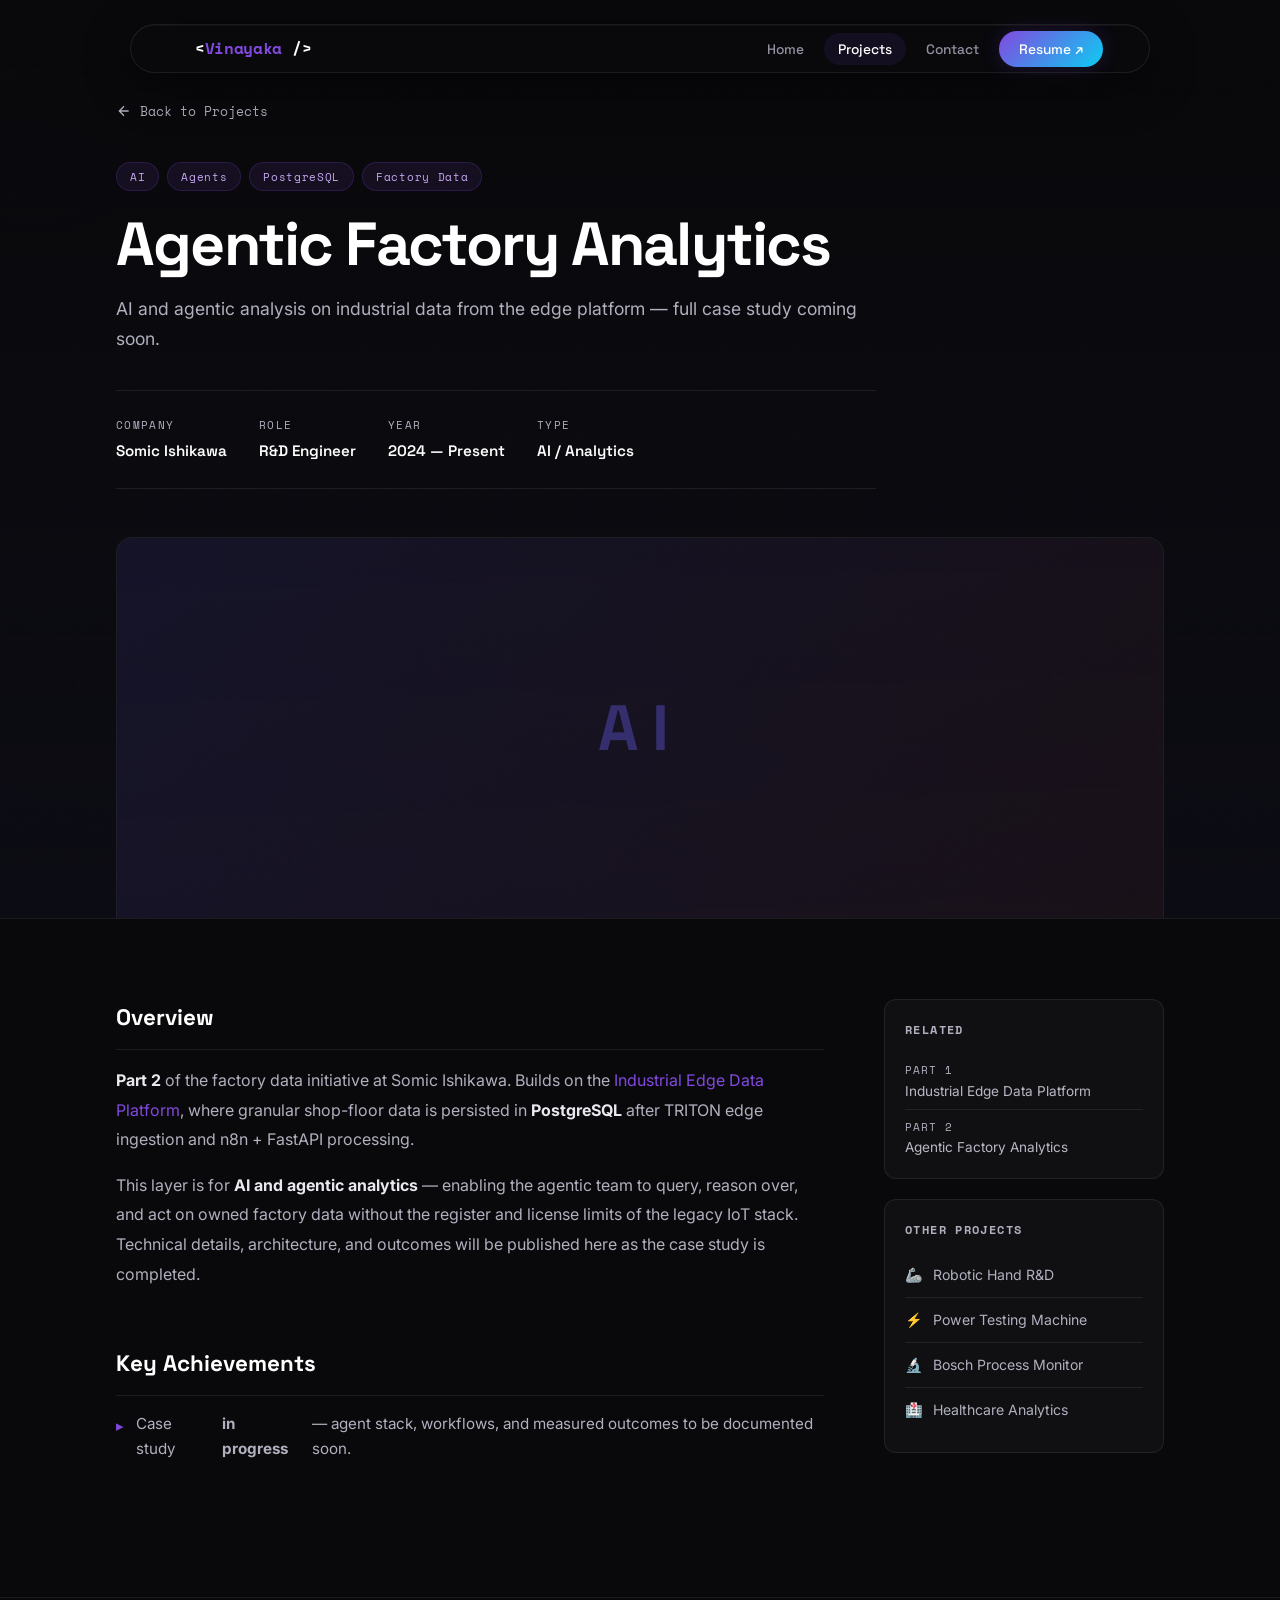
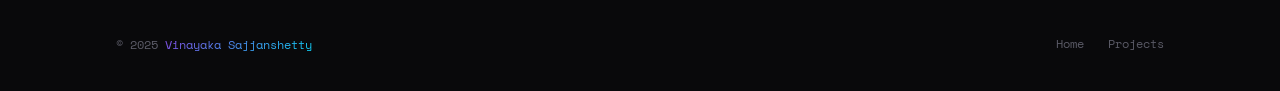
==== projects/agentic-factory-analytics/index.html @ 67e1f35f "update my resume" ====
<!DOCTYPE html>
<html lang="en">
<head>
  <meta charset="UTF-8" /><meta name="viewport" content="width=device-width, initial-scale=1.0" />
  <title>Agentic Factory Analytics — Vinayaka</title>
  <link rel="stylesheet" href="../../css/style.css" />
  <link rel="stylesheet" href="../../css/hero.css" />
  <link rel="stylesheet" href="../../css/sections.css" />
  <link rel="stylesheet" href="project.css" />
</head>
<body>
  <div id="progress-bar"></div><div id="cursor-glow"></div>
  <nav id="navbar"><div class="container nav-inner">
    <a href="../../index.html" class="nav-logo">&lt;<span>Vinayaka</span> /&gt;</a>
    <ul class="nav-links">
      <li><a href="../../index.html">Home</a></li>
      <li><a href="../../index.html#projects" class="active">Projects</a></li>
      <li><a href="../../index.html#contact">Contact</a></li>
      <li><a href="../../resume.pdf" target="_blank" class="nav-resume">Resume ↗</a></li>
    </ul>
  </div></nav>

  <section class="project-hero"><div class="container">
    <a href="../../index.html#projects" class="back-link">
      <svg width="16" height="16" viewBox="0 0 24 24" fill="none" stroke="currentColor" stroke-width="2"><path d="M19 12H5M12 19l-7-7 7-7"/></svg>Back to Projects
    </a>
    <div class="project-hero-content reveal">
      <div class="project-hero-tags">
        <span class="tag">AI</span><span class="tag">Agents</span><span class="tag">PostgreSQL</span><span class="tag">Factory Data</span>
      </div>
      <h1 class="project-hero-title">Agentic Factory Analytics</h1>
      <p class="project-hero-sub">AI and agentic analysis on industrial data from the edge platform — full case study coming soon.</p>
      <div class="project-meta">
        <div class="meta-item"><span class="meta-label">Company</span><span class="meta-value">Somic Ishikawa</span></div>
        <div class="meta-item"><span class="meta-label">Role</span><span class="meta-value">R&amp;D Engineer</span></div>
        <div class="meta-item"><span class="meta-label">Year</span><span class="meta-value">2024 — Present</span></div>
        <div class="meta-item"><span class="meta-label">Type</span><span class="meta-value">AI / Analytics</span></div>
      </div>
    </div>
    <div class="project-cover-full reveal">
      <div class="cover-placeholder">
        <span class="cover-label">AI</span>
      </div>
    </div>
  </div></section>

  <div class="project-body-wrap"><div class="container project-layout">
    <main class="project-content">

      <div class="content-block reveal">
        <h2>Overview</h2>
        <p><strong>Part 2</strong> of the factory data initiative at Somic Ishikawa. Builds on the <a href="../opc-ua-transformation/index.html">Industrial Edge Data Platform</a>, where granular shop-floor data is persisted in <strong>PostgreSQL</strong> after TRITON edge ingestion and n8n + FastAPI processing.</p>
        <p>This layer is for <strong>AI and agentic analytics</strong> — enabling the agentic team to query, reason over, and act on owned factory data without the register and license limits of the legacy IoT stack. Technical details, architecture, and outcomes will be published here as the case study is completed.</p>
      </div>

      <div class="content-block reveal">
        <h2>Key Achievements</h2>
        <ul class="achievement-list">
          <li>Case study <strong>in progress</strong> — agent stack, workflows, and measured outcomes to be documented soon.</li>
        </ul>
      </div>

    </main>
    <aside class="project-sidebar">
      <div class="sidebar-card reveal">
        <h4>Related</h4>
        <div class="sidebar-layer"><span class="sidebar-layer-key">Part 1</span><span class="sidebar-layer-val"><a href="../opc-ua-transformation/index.html">Industrial Edge Data Platform</a></span></div>
        <div class="sidebar-layer"><span class="sidebar-layer-key">Part 2</span><span class="sidebar-layer-val">Agentic Factory Analytics</span></div>
      </div>
      <div class="sidebar-card reveal">
        <h4>Other Projects</h4>
        <a href="../robotic-hand/index.html" class="sidebar-proj-link"><span>🦾</span> Robotic Hand R&amp;D</a>
        <a href="../power-testing/index.html" class="sidebar-proj-link"><span>⚡</span> Power Testing Machine</a>
        <a href="../bosch-monitoring/index.html" class="sidebar-proj-link"><span>🔬</span> Bosch Process Monitor</a>
        <a href="../healthcare-analytics/index.html" class="sidebar-proj-link"><span>🏥</span> Healthcare Analytics</a>
      </div>
    </aside>
  </div></div>

  <footer><div class="container footer-inner">
    <p class="footer-copy">© 2025 <span>Vinayaka Sajjanshetty</span></p>
    <div class="footer-links"><a href="../../index.html">Home</a><a href="../../index.html#projects">Projects</a></div>
  </div></footer>
  <script src="../../js/main.js"></script>
</body></html>
---- css/style.css ----
/* ============================================
   STYLE.CSS — Premium HSL Design System
   ============================================ */

@import url('https://fonts.googleapis.com/css2?family=Space+Grotesk:wght@300;400;500;600;700&family=Space+Mono:wght@400;700&family=Inter:wght@300;400;500&display=swap');

:root {
  /* HSL Color System */
  --bg:           hsl(240, 10%, 3.9%);
  --bg-card:      hsl(240, 8%, 7%);
  --bg-glass:     hsla(240, 8%, 10%, 0.6);
  --border:       hsla(240, 5%, 100%, 0.08);
  --border-hover: hsla(263, 70%, 60%, 0.35);

  /* Cyber Violet — primary */
  --accent:       hsl(263, 70%, 58%);
  --accent-hsl:   263, 70%, 58%;
  --accent-glow:  hsla(263, 70%, 58%, 0.2);
  --accent-light: hsl(263, 70%, 80%);

  /* Electric Emerald — secondary (robotics/IoT) */
  --accent-2:     hsl(161, 94%, 38%);
  --accent-2-glow:hsla(161, 94%, 38%, 0.15);

  /* Gradients */
  --grad-primary: linear-gradient(135deg, hsl(263,70%,58%) 0%, hsl(190,90%,50%) 100%);
  --grad-text:    linear-gradient(135deg, #ffffff 20%, hsl(263,70%,82%) 100%);
  --grad-card:    linear-gradient(135deg, hsla(263,70%,58%,0.06) 0%, transparent 60%);

  /* Text */
  --text:       hsl(240, 15%, 92%);
  --text-muted: hsl(240, 8%, 60%);
  --text-dim:   hsl(240, 6%, 38%);
  --white:      #ffffff;

  /* Typography */
  --font-display: 'Space Grotesk', sans-serif;
  --font-mono:    'Space Mono', monospace;
  --font-body:    'Inter', sans-serif;

  /* Layout */
  --section-gap: 130px;
  --card-radius:  18px;

  /* Motion */
  --ease:  cubic-bezier(0.16, 1, 0.3, 1);
  --fast:  0.2s var(--ease);
  --med:   0.45s var(--ease);
  --slow:  0.75s var(--ease);
}

*, *::before, *::after { margin:0; padding:0; box-sizing:border-box; }

html { scroll-behavior: smooth; font-size: 16px; }

body {
  background: var(--bg);
  color: var(--text);
  font-family: var(--font-body);
  line-height: 1.7;
  overflow-x: hidden;
}

a { color: inherit; text-decoration: none; }
img { max-width: 100%; display: block; }

/* ── Scroll progress bar ── */
#progress-bar {
  position: fixed; top: 0; left: 0;
  height: 2px; width: 0%;
  background: var(--grad-primary);
  z-index: 9999;
  transition: width 0.1s linear;
  box-shadow: 0 0 12px var(--accent-glow);
}

/* ── Noise overlay ── */
body::before {
  content: '';
  position: fixed; inset: 0;
  background-image: url("data:image/svg+xml,%3Csvg viewBox='0 0 256 256' xmlns='http://www.w3.org/2000/svg'%3E%3Cfilter id='noise'%3E%3CfeTurbulence type='fractalNoise' baseFrequency='0.9' numOctaves='4' stitchTiles='stitch'/%3E%3C/filter%3E%3Crect width='100%25' height='100%25' filter='url(%23noise)' opacity='0.03'/%3E%3C/svg%3E");
  pointer-events: none; z-index: 0; opacity: 0.35;
}

/* ── Grid bg ── */
body::after {
  content: '';
  position: fixed; inset: 0;
  background-image:
    linear-gradient(hsla(263,70%,58%,0.025) 1px, transparent 1px),
    linear-gradient(90deg, hsla(263,70%,58%,0.025) 1px, transparent 1px);
  background-size: 72px 72px;
  mask-image: radial-gradient(ellipse 80% 80% at 50% 50%, black 20%, transparent 75%);
  pointer-events: none; z-index: 0;
}

section { position: relative; z-index: 1; padding: var(--section-gap) 0; }

.container { max-width: 1120px; margin: 0 auto; padding: 0 36px; }

/* ── Section eyebrow ── */
.section-eyebrow {
  font-family: var(--font-mono);
  font-size: 0.72rem;
  letter-spacing: 0.22em;
  text-transform: uppercase;
  color: var(--accent);
  margin-bottom: 14px;
  display: flex; align-items: center; gap: 14px;
}
.section-eyebrow::after {
  content: ''; flex: 1; max-width: 48px; height: 1px;
  background: var(--grad-primary); opacity: 0.5;
}

/* ── Section title with gradient ── */
.section-title {
  font-family: var(--font-display);
  font-size: clamp(2rem, 4vw, 3rem);
  font-weight: 700;
  line-height: 1.12;
  margin-bottom: 52px;
  background: var(--grad-text);
  -webkit-background-clip: text;
  -webkit-text-fill-color: transparent;
  background-clip: text;
  display: inline-block;
}

/* ── Cursor glow ── */
#cursor-glow {
  position: fixed;
  width: 500px; height: 500px;
  border-radius: 50%;
  pointer-events: none; z-index: 0;
  background: radial-gradient(circle, hsla(263,70%,58%,0.055) 0%, transparent 70%);
  transform: translate(-50%, -50%);
  transition: left 0.12s ease, top 0.12s ease, background 0.4s ease, width 0.4s ease, height 0.4s ease;
}
#cursor-glow.on-card {
  width: 700px; height: 700px;
  background: radial-gradient(circle, hsla(263,70%,58%,0.08) 0%, transparent 65%);
}
#cursor-glow.on-link {
  width: 300px; height: 300px;
  background: radial-gradient(circle, hsla(190,90%,55%,0.12) 0%, transparent 65%);
}

/* ── Reveal animations ── */
.reveal        { opacity: 0; transform: translateY(36px); transition: opacity var(--slow), transform var(--slow); }
.reveal-left   { opacity: 0; transform: translateX(-36px); transition: opacity var(--slow), transform var(--slow); }
.reveal-right  { opacity: 0; transform: translateX(36px); transition: opacity var(--slow), transform var(--slow); }
.reveal.visible, .reveal-left.visible, .reveal-right.visible { opacity: 1; transform: translate(0); }

/* Text mask reveal */
.text-reveal-mask { overflow: hidden; display: block; }
.text-reveal-inner { transform: translateY(105%); transition: transform var(--slow); display: block; }
.reveal.visible .text-reveal-inner { transform: translateY(0); }

/* Stagger */
.stagger > * { transition-delay: calc(var(--i, 0) * 90ms); }

/* ── Tag ── */
.tag {
  display: inline-block; padding: 4px 13px;
  border-radius: 100px; font-size: 0.7rem;
  font-family: var(--font-mono); letter-spacing: 0.06em;
  background: hsla(263,70%,58%,0.1);
  color: var(--accent-light);
  border: 1px solid hsla(263,70%,58%,0.2);
  transition: background var(--fast), transform var(--fast), border-color var(--fast);
}
.tag:hover { background: hsla(263,70%,58%,0.2); transform: translateY(-2px); border-color: hsla(263,70%,58%,0.4); }

/* ── Buttons ── */
.btn {
  display: inline-flex; align-items: center; gap: 8px;
  padding: 13px 30px; border-radius: 10px;
  font-family: var(--font-display); font-weight: 600; font-size: 0.9rem;
  cursor: pointer; transition: all var(--fast);
  position: relative; overflow: hidden; border: none;
}

.btn-primary {
  background: var(--grad-primary);
  color: #fff;
  box-shadow: 0 0 28px var(--accent-glow), 0 4px 15px rgba(0,0,0,0.3);
}
.btn-primary:hover {
  box-shadow: 0 0 48px var(--accent-glow), 0 0 80px hsla(263,70%,58%,0.15);
  transform: translateY(-3px) scale(1.02);
}
.btn-primary:active { transform: scale(0.97); }

.btn-outline {
  background: transparent; color: var(--text);
  border: 1px solid var(--border);
}
.btn-outline:hover {
  border-color: var(--accent); color: var(--accent);
  transform: translateY(-3px);
  background: hsla(263,70%,58%,0.06);
}

/* Magnetic wrapper */
.btn-magnetic-wrap { display: inline-block; }

/* ── Divider ── */
.divider { width: 100%; height: 1px; background: var(--border); }

/* ── Responsive ── */
@media (max-width: 768px) {
  :root { --section-gap: 80px; }
  .container { padding: 0 20px; }
}
---- css/hero.css ----
/* ============================================
   HERO.CSS — Capsule Navbar + Premium Hero
   ============================================ */

/* ── Capsule Navbar ── */
#navbar {
  position: fixed;
  top: 24px;
  left: 50%;
  transform: translateX(-50%);
  width: 92%;
  max-width: 1020px;
  border-radius: 100px;
  background: hsla(240, 10%, 5%, 0.5);
  backdrop-filter: blur(28px);
  -webkit-backdrop-filter: blur(28px);
  border: 1px solid var(--border);
  box-shadow: 0 12px 48px rgba(0, 0, 0, 0.45), inset 0 1px 0 hsla(255, 100%, 100%, 0.04);
  padding: 10px 10px 10px 28px;
  z-index: 1000;
  transition: all var(--med);
}

#navbar.scrolled {
  background: hsla(240, 10%, 4%, 0.75);
  box-shadow: 0 16px 60px rgba(0, 0, 0, 0.6), 0 0 0 1px var(--border);
  top: 16px;
}

.nav-inner {
  display: flex;
  align-items: center;
  justify-content: space-between;
}

.nav-logo {
  font-family: var(--font-mono);
  font-size: 1rem;
  font-weight: 700;
  color: var(--white);
  letter-spacing: -0.02em;
  white-space: nowrap;
}

.nav-logo span {
  color: var(--accent);
}

.nav-links {
  display: flex;
  align-items: center;
  gap: 6px;
  list-style: none;
}

.nav-links a {
  font-family: var(--font-display);
  font-size: 0.86rem;
  font-weight: 500;
  color: var(--text-muted);
  transition: color var(--fast);
  padding: 7px 14px;
  border-radius: 100px;
  position: relative;
}

.nav-links a:hover,
.nav-links a.active {
  color: var(--white);
  background: hsla(263, 70%, 58%, 0.1);
}

.nav-resume {
  font-family: var(--font-mono);
  font-size: 0.78rem;
  padding: 9px 20px !important;
  border-radius: 100px !important;
  background: var(--grad-primary) !important;
  color: #fff !important;
  box-shadow: 0 0 20px var(--accent-glow);
  transition: all var(--fast) !important;
}

.nav-resume:hover {
  box-shadow: 0 0 36px var(--accent-glow), 0 0 60px hsla(263, 70%, 58%, 0.15) !important;
  transform: translateY(-2px) !important;
}

.nav-toggle {
  display: none;
  flex-direction: column;
  gap: 5px;
  cursor: pointer;
  padding: 8px;
}

.nav-toggle span {
  display: block;
  width: 22px;
  height: 2px;
  background: var(--text);
  border-radius: 2px;
  transition: all var(--fast);
}

/* ── Hero ── */
#home {
  min-height: 100vh;
  display: flex;
  align-items: center;
  padding-top: 80px;
  overflow: hidden;
}

#home::before {
  content: '';
  position: absolute;
  inset: 0;
  background:
    radial-gradient(ellipse 70% 60% at 65% 45%, hsla(263, 70%, 58%, 0.09) 0%, transparent 65%),
    radial-gradient(ellipse 50% 50% at 15% 75%, hsla(161, 94%, 38%, 0.06) 0%, transparent 55%),
    radial-gradient(ellipse 40% 40% at 85% 15%, hsla(190, 90%, 50%, 0.05) 0%, transparent 50%);
  animation: bgBreath 10s ease-in-out infinite alternate;
}

@keyframes bgBreath {
  0% {
    opacity: .7
  }

  100% {
    opacity: 1
  }
}

.hero-inner {
  display: grid;
  grid-template-columns: 1fr auto;
  align-items: center;
  gap: 80px;
  width: 100%;
  position: relative;
  z-index: 2;
}

/* ── Hero text ── */
.hero-greeting {
  font-family: var(--font-mono);
  font-size: 1.15rem; /* Increased size from 0.88rem */
  margin-bottom: 18px;
  opacity: 0;
  animation: fadeUp 0.6s var(--ease) 0.3s forwards;
  display: flex;
  align-items: center;
  gap: 12px;
}

.hero-greeting .greeting-text {
  background: var(--grad-primary);
  -webkit-background-clip: text;
  -webkit-text-fill-color: transparent;
  background-clip: text;
  font-weight: 600;
}

.wave-hand {
  display: inline-block;
  font-size: 1.35rem; /* slightly larger emoji to stand out */
  animation: wave-animation 2.5s infinite;
  transform-origin: 70% 70%;
}

@keyframes wave-animation {
    0% { transform: rotate( 0.0deg) }
   10% { transform: rotate(14.0deg) }
   20% { transform: rotate(-8.0deg) }
   30% { transform: rotate(14.0deg) }
   40% { transform: rotate(-4.0deg) }
   50% { transform: rotate(10.0deg) }
   60% { transform: rotate( 0.0deg) }
  100% { transform: rotate( 0.0deg) }
}

.hero-greeting::before {
  content: '';
  width: 32px;
  height: 1px;
  background: var(--grad-primary);
}

.animated-dots {
  display: inline-block;
  width: 3ch;
  text-align: left;
}

.animated-dots::after {
  content: '...';
  display: inline-block;
  width: 0;
  overflow: hidden;
  vertical-align: bottom;
  animation: continuous-dots 2s steps(4, end) infinite;
}

@keyframes continuous-dots {
  to {
    width: 3ch;
  }
}

.hero-name {
  font-family: var(--font-display);
  font-size: clamp(3rem, 7vw, 5.8rem);
  font-weight: 700;
  line-height: 1.04;
  letter-spacing: -0.03em;
  margin-bottom: 10px;
  opacity: 0;
  animation: fadeUp 0.6s var(--ease) 0.45s forwards;
  background: var(--grad-text);
  -webkit-background-clip: text;
  -webkit-text-fill-color: transparent;
  background-clip: text;
  display: inline-block;
}

.hero-role {
  font-family: var(--font-display);
  font-size: clamp(1.15rem, 2.5vw, 1.65rem);
  font-weight: 400;
  color: var(--text-muted);
  margin-bottom: 26px;
  min-height: 4.8rem;
  opacity: 0;
  animation: fadeUp 0.6s var(--ease) 0.6s forwards;
}

@media (min-width: 901px) {
  .hero-role {
    min-height: 2.5rem;
  }
}

.hero-tags {
  font-family: var(--font-mono);
  font-size: 0.8rem;
  font-weight: 600;
  color: var(--accent-light);
  margin-bottom: 8px; /* Sticks closely to the paragraph */
  opacity: 0;
  animation: fadeUp 0.6s var(--ease) 0.75s forwards;
}

.hero-tags .role-sep {
  color: var(--accent-2);
  margin: 0 6px;
  font-weight: 700;
}

.cursor-blink {
  display: inline-block;
  width: 3px;
  height: 1em;
  background: var(--accent);
  margin-left: 3px;
  vertical-align: middle;
  animation: blink 1s step-end infinite;
}

@keyframes blink {

  0%,
  100% {
    opacity: 1
  }

  50% {
    opacity: 0
  }
}

.hero-desc {
  font-size: 1rem;
  color: var(--text-muted);
  max-width: 520px;
  line-height: 1.85;
  margin-bottom: 40px;
  opacity: 0;
  animation: fadeUp 0.6s var(--ease) 0.75s forwards;
}

.hero-desc strong {
  color: var(--text);
  font-weight: 500;
}

.hero-cta {
  display: flex;
  gap: 14px;
  flex-wrap: wrap;
  opacity: 0;
  animation: fadeUp 0.6s var(--ease) 0.9s forwards;
}

.hero-socials {
  display: flex;
  gap: 12px;
  margin-top: 52px;
  opacity: 0;
  animation: fadeUp 0.6s var(--ease) 1.05s forwards;
}

.hero-socials a {
  display: flex;
  align-items: center;
  justify-content: center;
  width: 42px;
  height: 42px;
  border-radius: 10px;
  /* border: 1px solid var(--border); color: var(--text-muted); */
  border: 1px solid rgba(255, 255, 255, 0.25);
  transition: all var(--fast);
}

.hero-socials a:hover {
  border-color: var(--accent);
  color: var(--accent);
  background: hsla(263, 70%, 58%, 0.09);
  transform: translateY(-4px);
  box-shadow: 0 10px 24px var(--accent-glow);
}

/* ── Hero photo ── */
.hero-photo-wrap {
  position: relative;
  opacity: 0;
  animation: fadeLeft 0.9s var(--ease) 0.7s forwards;
}

.hero-photo-frame {
  width: 310px;
  height: 310px;
  border-radius: 28px;
  overflow: hidden;
  border: 1px solid var(--border);
  animation: float 7s ease-in-out infinite;
  position: relative;
  z-index: 1;
}

@keyframes float {

  0%,
  100% {
    transform: translateY(0)
  }

  50% {
    transform: translateY(-18px)
  }
}

.hero-photo-frame img {
  width: 100%;
  height: 100%;
  object-fit: cover;
}

.hero-photo-placeholder {
  width: 100%;
  height: 100%;
  background: linear-gradient(135deg, hsla(263, 70%, 58%, 0.18), hsla(161, 94%, 38%, 0.1));
  display: flex;
  flex-direction: column;
  align-items: center;
  justify-content: center;
  gap: 12px;
  color: var(--text-muted);
  font-family: var(--font-mono);
  font-size: 0.78rem;
}

.hero-photo-placeholder svg {
  width: 56px;
  height: 56px;
  opacity: 0.25;
}

.hero-photo-wrap::after {
  content: '';
  position: absolute;
  inset: -28px;
  border-radius: 48px;
  background: radial-gradient(circle, var(--accent-glow) 0%, transparent 70%);
  z-index: -1;
  animation: bgBreath 5s ease-in-out infinite alternate;
}

/* ── Scroll hint ── */
.scroll-hint {
  position: absolute;
  bottom: 44px;
  left: 50%;
  transform: translateX(-50%);
  display: flex;
  flex-direction: column;
  align-items: center;
  gap: 8px;
  color: var(--text-dim);
  font-family: var(--font-mono);
  font-size: 0.68rem;
  letter-spacing: 0.18em;
  animation: fadeUp 1s var(--ease) 1.6s both;
}

.scroll-mouse {
  width: 22px;
  height: 36px;
  border: 1.5px solid var(--text-dim);
  border-radius: 11px;
  display: flex;
  justify-content: center;
  padding-top: 6px;
}

.scroll-mouse::before {
  content: '';
  width: 2px;
  height: 6px;
  background: var(--accent);
  border-radius: 2px;
  animation: scrollDot 2s ease-in-out infinite;
}

@keyframes scrollDot {
  0% {
    transform: translateY(0);
    opacity: 1
  }

  100% {
    transform: translateY(9px);
    opacity: 0
  }
}

@keyframes fadeUp {
  from {
    opacity: 0;
    transform: translateY(26px)
  }

  to {
    opacity: 1;
    transform: translateY(0)
  }
}

@keyframes fadeLeft {
  from {
    opacity: 0;
    transform: translateX(44px)
  }

  to {
    opacity: 1;
    transform: translateX(0)
  }
}

/* ── Mobile ── */
@media (max-width: 900px) {
  .hero-inner {
    grid-template-columns: 1fr;
    text-align: center;
    gap: 48px;
  }

  .hero-desc {
    margin: 0 auto 36px;
  }

  .hero-cta,
  .hero-socials {
    justify-content: center;
  }

  .hero-photo-wrap {
    order: -1;
    margin: 0 auto;
  }

  .hero-photo-frame {
    width: 220px;
    height: 220px;
  }

  .hero-greeting {
    justify-content: center;
  }
}

@media (max-width: 768px) {
  #navbar {
    top: 12px;
    padding: 8px 8px 8px 20px;
  }

  .nav-links {
    display: none;
    flex-direction: column;
    position: absolute;
    top: 70px;
    left: 0;
    right: 0;
    background: hsla(240, 10%, 5%, 0.98);
    border-radius: 20px;
    padding: 20px;
    border: 1px solid var(--border);
  }

  .nav-links.open {
    display: flex;
  }

  .nav-toggle {
    display: flex;
  }
}

/* ── Hero Canvas — behind name text ── */
.hero-text {
  position: relative;
}

#hero-canvas {
  position: absolute;
  top: 30%;
  left: 50%;
  transform: translate(-50%, -35%);
  width: 100% !important;
  height: 100% !important;
  pointer-events: none;
  z-index: 0;
  opacity: 0.85;
}

.hero-text-content {
  position: relative;
  z-index: 2;
}
---- css/sections.css ----
/* ============================================
   SECTIONS.CSS — Premium sections with spotlight cards
   ============================================ */

/* ══ ABOUT ══ */
#about { background: linear-gradient(180deg, var(--bg) 0%, hsla(263,70%,58%,0.025) 50%, var(--bg) 100%); }

.about-grid { display:grid; grid-template-columns:1fr 1fr; gap:80px; align-items:center; }

.about-text p { color:var(--text-muted); font-size:1rem; line-height:1.88; margin-bottom:22px; }
.about-text p strong { color:var(--text); font-weight:500; }

.about-stats { display:grid; grid-template-columns:1fr 1fr; gap:16px; margin-top:44px; }

.stat-card {
  background: var(--bg-card); border:1px solid var(--border);
  border-radius:14px; padding:22px;
  transition: border-color var(--fast), transform var(--fast), box-shadow var(--fast);
  position: relative; overflow: hidden;
}
.stat-card::before {
  content:''; position:absolute; inset:0;
  background: var(--grad-card); opacity:0; transition: opacity var(--fast);
}
.stat-card:hover { border-color:var(--border-hover); transform:translateY(-5px); box-shadow:0 12px 40px var(--accent-glow); }
.stat-card:hover::before { opacity:1; }

.stat-num { font-family:var(--font-display); font-size:2.2rem; font-weight:700; line-height:1; margin-bottom:5px; background:var(--grad-primary); -webkit-background-clip:text; -webkit-text-fill-color:transparent; background-clip:text; display:inline-block; }
.stat-label { font-size:0.78rem; color:var(--text-muted); font-family:var(--font-mono); }

.about-skills h3 { font-family:var(--font-display); font-size:0.9rem; font-weight:600; color:var(--text-muted); margin-bottom:14px; margin-top:28px; letter-spacing:0.05em; }
.about-skills h3:first-child { margin-top:0; }

.skills-list { display:flex; flex-wrap:wrap; gap:8px; }
.skills-list .tag { opacity:0; transform:translateY(10px); transition:opacity 0.3s ease, transform 0.3s ease, background var(--fast); }
.skills-list.visible .tag { opacity:1; transform:translateY(0); }

@media (max-width:768px) { .about-grid{grid-template-columns:1fr;gap:48px;} }


/* ══ EDUCATION ══ */
#education { background:var(--bg); }

.edu-timeline { position:relative; padding-left:36px; }
.edu-timeline::before {
  content:''; position:absolute; left:0; top:8px; bottom:8px; width:1px;
  background: linear-gradient(180deg, var(--accent), transparent);
}

.edu-item {
  position:relative; padding:32px 32px 32px 0;
  border-bottom:1px solid var(--border); transition:all var(--fast);
}
.edu-item:last-child { border-bottom:none; }
.edu-item::before {
  content:''; position:absolute; left:-40px; top:40px;
  width:10px; height:10px; border-radius:50%;
  background: var(--grad-primary);
  box-shadow: 0 0 14px var(--accent-glow);
  transition:transform var(--fast), box-shadow var(--fast);
}
.edu-item:hover::before { transform:scale(1.5); box-shadow:0 0 24px var(--accent-glow); }

.edu-year { font-family:var(--font-mono); font-size:0.76rem; color:var(--accent); letter-spacing:0.12em; margin-bottom:9px; }
.edu-degree { font-family:var(--font-display); font-size:1.2rem; font-weight:700; background:var(--grad-text); -webkit-background-clip:text; -webkit-text-fill-color:transparent; background-clip:text; display:inline-block; margin-bottom:5px; }
.edu-school { font-size:0.93rem; color:var(--text-muted); margin-bottom:12px; }
.edu-desc { font-size:0.88rem; color:var(--text-dim); line-height:1.75; }


/* ══ PROJECTS — Spotlight Cards ══ */
#projects { background: linear-gradient(180deg, var(--bg) 0%, hsla(161,94%,38%,0.02) 50%, var(--bg) 100%); }

.projects-grid { display:grid; grid-template-columns:repeat(3,1fr); gap:20px; }

/* Spotlight card */
.project-card {
  background: var(--bg-card);
  border:1px solid var(--border);
  border-radius: var(--card-radius);
  overflow: hidden; cursor: pointer;
  transition: transform var(--med), box-shadow var(--med);
  position: relative; display: block;
  /* spotlight vars */
  --mouse-x: 50%; --mouse-y: 50%;
}

/* Inner gradient that follows cursor */
.project-card::before {
  content:''; position:absolute; inset:0; border-radius:var(--card-radius);
  background: radial-gradient(600px circle at var(--mouse-x) var(--mouse-y), hsla(263,70%,58%,0.07), transparent 40%);
  opacity:0; transition:opacity 0.4s ease; pointer-events:none; z-index:1;
}
/* Border spotlight */
.project-card::after {
  content:''; position:absolute; inset:-1px; border-radius:calc(var(--card-radius) + 1px);
  background: radial-gradient(500px circle at var(--mouse-x) var(--mouse-y), hsla(263,70%,58%,0.28), transparent 40%);
  z-index:0; pointer-events:none; opacity:0; transition:opacity 0.4s ease;
}
.project-card:hover { transform:translateY(-9px) scale(1.01); box-shadow:0 24px 64px rgba(0,0,0,0.5); }
.project-card:hover::before, .project-card:hover::after { opacity:1; }

.project-cover {
  width:100%; aspect-ratio:16/9; overflow:hidden;
  background: linear-gradient(135deg, hsla(263,70%,58%,0.12), hsla(161,94%,38%,0.08));
  position:relative; z-index:2;
}
.project-cover img { width:100%;height:100%;object-fit:cover; transition:transform 0.65s var(--ease); }
.project-card:hover .project-cover img { transform:scale(1.09); }

.project-cover-placeholder { width:100%;height:100%;display:flex;align-items:center;justify-content:center;font-size:3.2rem; }

.project-arrow {
  position:absolute; top:14px; right:14px;
  width:34px; height:34px; border-radius:9px;
  background:hsla(240,10%,5%,0.75); backdrop-filter:blur(8px);
  border:1px solid var(--border); display:flex;align-items:center;justify-content:center;
  color:var(--text-muted); font-size:0.9rem; z-index:3; transition:all var(--fast);
}
.project-card:hover .project-arrow { background:var(--grad-primary); border-color:transparent; color:#fff; transform:translate(2px,-2px); box-shadow:0 6px 20px var(--accent-glow); }

.project-body { padding:22px; position:relative; z-index:2; }
.project-title { font-family:var(--font-display); font-size:1.05rem; font-weight:700; color:var(--white); margin-bottom:8px; transition:color var(--fast); }
.project-card:hover .project-title { background:var(--grad-primary); -webkit-background-clip:text; -webkit-text-fill-color:transparent; background-clip:text; }
.project-desc { font-size:0.85rem; color:var(--text-muted); line-height:1.72; margin-bottom:16px; display:-webkit-box; -webkit-line-clamp:2; -webkit-box-orient:vertical; overflow:hidden; }
.project-tags { display:flex; flex-wrap:wrap; gap:7px; }
.project-tags .tag { font-size:0.66rem; padding:3px 10px; }

@media (max-width:900px) { .projects-grid{grid-template-columns:1fr 1fr;} }
@media (max-width:600px) { .projects-grid{grid-template-columns:1fr;} }


/* ══ CONTACT ══ */
#contact { background:var(--bg); text-align:center; }
.contact-inner { max-width:620px; margin:0 auto; }
.contact-inner .section-title { margin-bottom:16px; }
.contact-sub { color:var(--text-muted); margin-bottom:44px; font-size:1rem; line-height:1.8; }
.contact-links { display:flex; justify-content:center; flex-wrap:wrap; gap:14px; }
.contact-link {
  display:flex; align-items:center; gap:10px;
  padding:14px 22px; border-radius:12px;
  border:1px solid var(--border); color:var(--text-muted);
  font-family:var(--font-display); font-size:0.88rem;
  transition:all var(--fast); position:relative; overflow:hidden;
}
.contact-link::before { content:''; position:absolute; inset:0; background:var(--grad-card); opacity:0; transition:opacity var(--fast); }
.contact-link:hover { border-color:var(--border-hover); color:var(--white); transform:translateY(-4px); box-shadow:0 10px 30px var(--accent-glow); }
.contact-link:hover::before { opacity:1; }


/* ══ FOOTER ══ */
footer { border-top:1px solid var(--border); padding:36px 0; }
.footer-inner { display:flex; align-items:center; justify-content:space-between; flex-wrap:wrap; gap:16px; }
.footer-copy { font-family:var(--font-mono); font-size:0.76rem; color:var(--text-dim); }
.footer-copy span { background:var(--grad-primary); -webkit-background-clip:text; -webkit-text-fill-color:transparent; background-clip:text; }
.footer-links { display:flex; gap:24px; }
.footer-links a { font-family:var(--font-mono); font-size:0.73rem; color:var(--text-dim); transition:color var(--fast); }
.footer-links a:hover { color:var(--accent); }
---- projects/agentic-factory-analytics/project.css ----
/* project.css — shared project detail styles */
.back-link {
  display: inline-flex; align-items: center; gap: 8px;
  font-family: var(--font-mono); font-size: 0.82rem; color: var(--text-muted);
  margin-bottom: 40px; padding-top: 100px; transition: color var(--fast), gap var(--fast);
}
.back-link:hover { color: var(--accent); gap: 12px; }
.project-hero { background: linear-gradient(180deg, var(--bg) 0%, rgba(108,99,255,0.04) 100%); padding-bottom: 0; padding-top: 0; --text-muted: hsl(240, 10%, 72%); --text-dim: hsl(240, 8%, 54%); }
.project-hero-content { max-width: 760px; }
.project-hero-tags { display: flex; flex-wrap: wrap; gap: 8px; margin-bottom: 20px; }
.project-hero-title { font-family: var(--font-display); font-size: clamp(2.2rem,5vw,3.8rem); font-weight: 700; line-height: 1.1; color: var(--white); letter-spacing: -0.03em; margin-bottom: 16px; }
.project-hero-sub { font-size: 1.1rem; color: var(--text-muted); line-height: 1.7; margin-bottom: 36px; }
.project-meta { display: flex; flex-wrap: wrap; gap: 32px; padding: 24px 0; border-top: 1px solid var(--border); border-bottom: 1px solid var(--border); margin-bottom: 48px; }
.meta-item { display: flex; flex-direction: column; gap: 4px; }
.meta-label { font-family: var(--font-mono); font-size: 0.7rem; letter-spacing: 0.12em; text-transform: uppercase; color: var(--text-muted); }
.meta-value { font-family: var(--font-display); font-size: 0.95rem; font-weight: 600; color: var(--white); }
.project-cover-full { width: 100%; border-radius: 16px 16px 0 0; overflow: hidden; border: 1px solid var(--border); border-bottom: none; margin-top: 8px; }
.project-cover-full img { width: 100%; max-height: 500px; object-fit: cover; display: block; }
.cover-placeholder { width: 100%; height: 380px; background: linear-gradient(135deg, rgba(108,99,255,0.1), rgba(255,107,107,0.05)); display: flex; align-items: center; justify-content: center; }
.cover-label { font-family: var(--font-display); font-size: 4rem; font-weight: 700; letter-spacing: 0.2em; color: rgba(108,99,255,0.35); }
.project-body-wrap { background: var(--bg); padding: 80px 0; border-top: 1px solid var(--border); --text-muted: hsl(240, 10%, 72%); --text-dim: hsl(240, 8%, 54%); }
.project-layout { display: grid; grid-template-columns: 1fr 280px; gap: 60px; align-items: start; }
.content-block { margin-bottom: 56px; }
.content-block h2 { font-family: var(--font-display); font-size: 1.4rem; font-weight: 700; color: var(--white); margin-bottom: 16px; padding-bottom: 12px; border-bottom: 1px solid var(--border); }
.content-block p { color: var(--text-muted); line-height: 1.85; margin-bottom: 16px; }
.content-block p strong { color: var(--text); }
.content-block a { color: var(--accent); text-decoration: none; transition: opacity var(--fast); }
.content-block a:hover { opacity: 0.85; }
.diagram-label { font-family: var(--font-mono); font-size: 0.7rem; letter-spacing: 0.12em; text-transform: uppercase; color: var(--text-dim); margin-top: 24px; margin-bottom: 8px; }
.diagram-label:first-of-type { margin-top: 0; }
.diagram-placeholder { background: var(--bg-card); border: 1px solid var(--border); border-radius: 12px; padding: 32px 24px; margin-top: 0; overflow-x: auto; --diag-label: hsl(45, 90%, 62%); }
.diagram-stack { display: flex; flex-direction: column; gap: 20px; min-width: max-content; }
.diagram-row { display: flex; justify-content: center; }
.diagram-row--fan .diagram-inner { gap: 10px; }
.diagram-inner { display: flex; align-items: center; gap: 12px; min-width: max-content; }
.diag-node { background: rgba(108,99,255,0.1); border: 1px solid rgba(108,99,255,0.25); border-radius: 10px; padding: 12px 16px; text-align: center; font-family: var(--font-mono); font-size: 0.78rem; color: var(--text); line-height: 1.4; }
.diag-node--fan { padding: 10px 12px; font-size: 0.72rem; }
.diag-node small { color: var(--accent); display: block; font-size: 0.68rem; margin-top: 2px; }
.diag-arrow { color: var(--text-muted); font-size: 1.2rem; flex-shrink: 0; }
.diag-arrow-label { font-family: var(--font-mono); font-size: 0.68rem; color: var(--diag-label); letter-spacing: 0.06em; text-transform: uppercase; }
.diag-arrow--dashed { display: flex; flex-direction: column; align-items: center; gap: 2px; color: var(--diag-label); font-size: 0.9rem; }
.diag-arrow--dashed::before { content: ''; width: 1px; height: 14px; border-left: 2px dashed var(--diag-label); }
.arch-wrap { position: relative; }
.arch-flow { display: flex; align-items: center; gap: 10px; min-width: max-content; padding-bottom: 8px; }
.arch-col { display: flex; flex-direction: column; align-items: center; gap: 8px; flex-shrink: 0; }
.arch-col--edge { position: relative; gap: 0; align-items: stretch; }
.arch-col--ingest { gap: 6px; padding: 4px 0; }
.arch-edge-manage { display: flex; flex-direction: column; align-items: center; margin-bottom: 4px; }
.arch-edge-row { display: flex; align-items: center; gap: 8px; }
.arch-edge-stack { display: flex; flex-direction: column; align-items: center; gap: 4px; }
.arch-col--downstream { gap: 8px; padding: 4px 0; justify-content: center; }
.arch-downstream-row { display: flex; align-items: center; gap: 8px; }
.diag-icon-name a { color: inherit; text-decoration: none; transition: color var(--fast); }
.diag-icon-name a:hover { color: var(--accent); }
.sidebar-layer-val a { color: hsl(240, 10%, 75%); text-decoration: none; transition: color var(--fast); }
.sidebar-layer-val a:hover { color: var(--accent); }
.arch-fan-arrows { display: flex; flex-direction: column; align-items: center; justify-content: center; gap: 18px; padding: 8px 0; flex-shrink: 0; }
.arch-fan-arrows span { color: var(--text-muted); font-size: 1rem; line-height: 1; }
.diag-icon-node { display: flex; flex-direction: column; align-items: center; gap: 4px; background: rgba(108,99,255,0.08); border: 1px solid rgba(108,99,255,0.22); border-radius: 10px; padding: 10px 12px; min-width: 72px; text-align: center; }
.diag-icon-node--sm { padding: 8px 10px; min-width: 64px; }
.diag-icon-node svg { width: 22px; height: 22px; color: var(--accent); flex-shrink: 0; }
.diag-icon-node img { width: 22px; height: 22px; display: block; object-fit: contain; }
.diag-icon-name { font-family: var(--font-mono); font-size: 0.7rem; color: var(--text); line-height: 1.3; }
.diag-icon-sub { font-family: var(--font-mono); font-size: 0.6rem; color: var(--diag-label); }
.diag-hub { display: flex; flex-direction: column; align-items: center; gap: 6px; background: rgba(108,99,255,0.12); border: 1px solid rgba(108,99,255,0.35); border-radius: 12px; padding: 12px 14px; min-width: 120px; text-align: center; }
.diag-hub-badge { font-family: var(--font-mono); font-size: 0.62rem; font-weight: 700; letter-spacing: 0.08em; color: var(--accent); padding: 3px 8px; border: 1px solid rgba(108,99,255,0.4); border-radius: 6px; }
.diag-hub-badge a { color: inherit; text-decoration: none; }
.diag-hub-badge a:hover { opacity: 0.85; }
.diag-hub-sub { font-family: var(--font-mono); font-size: 0.68rem; color: var(--diag-label); }
.diag-hub-python { display: flex; align-items: center; gap: 5px; background: rgba(0,0,0,0.2); border: 1px solid var(--border); border-radius: 6px; padding: 4px 8px; margin-top: 2px; }
.diag-hub-python img { width: 16px; height: 16px; }
.diag-hub-python span { font-family: var(--font-mono); font-size: 0.65rem; color: var(--diag-label); }
.arch-n8n-card { background: var(--bg-card); border: 1px solid rgba(234,75,113,0.35); border-radius: 12px; padding: 12px 14px; min-width: 200px; flex-shrink: 0; }
.arch-n8n-header { display: flex; align-items: center; gap: 6px; margin-bottom: 10px; padding-bottom: 8px; border-bottom: 1px solid var(--border); }
.arch-n8n-header img { width: 22px; height: 22px; }
.arch-n8n-header span { font-family: var(--font-display); font-weight: 600; font-size: 0.85rem; color: var(--white); }
.arch-n8n-inner { display: flex; align-items: center; gap: 8px; }
.arch-n8n-node { background: rgba(108,99,255,0.1); border: 1px solid rgba(108,99,255,0.25); border-radius: 8px; padding: 6px 10px; font-family: var(--font-mono); font-size: 0.65rem; color: var(--text); white-space: nowrap; }
.arch-n8n-icon { display: flex; flex-direction: column; align-items: center; gap: 3px; }
.arch-n8n-icon img { width: 20px; height: 20px; }
.arch-n8n-icon span { font-family: var(--font-mono); font-size: 0.68rem; color: var(--diag-label); }
.arch-prometheus { display: flex; align-items: center; gap: 12px; margin-top: 16px; padding-top: 14px; border-top: 1px dashed var(--border); min-width: max-content; }
.arch-prometheus-dash { flex: 1; height: 0; border-top: 2px dashed var(--diag-label); opacity: 0.7; min-width: 24px; }
.arch-prometheus-label { font-family: var(--font-mono); font-size: 0.68rem; color: var(--diag-label); letter-spacing: 0.06em; text-transform: uppercase; white-space: nowrap; }
.table-wrap { overflow-x: auto; margin-top: 8px; }
.ingestion-table { width: 100%; border-collapse: collapse; font-size: 0.88rem; }
.ingestion-table th,
.ingestion-table td { padding: 12px 16px; text-align: left; border-bottom: 1px solid var(--border); }
.ingestion-table th { font-family: var(--font-mono); font-size: 0.72rem; letter-spacing: 0.08em; text-transform: uppercase; color: var(--text-muted); background: var(--bg-card); }
.ingestion-table td { color: var(--text-muted); }
.ingestion-table td:not(:first-child) { color: hsl(240, 10%, 75%); }
.ingestion-table td:first-child { font-family: var(--font-mono); font-weight: 600; color: var(--text); }
.ingestion-table tbody tr:hover td { background: rgba(108,99,255,0.04); }
.achievement-list { list-style: none; display: flex; flex-direction: column; gap: 12px; }
.achievement-list li { display: flex; align-items: flex-start; gap: 12px; color: var(--text-muted); font-size: 0.95rem; line-height: 1.6; }
.achievement-list li::before { content: '▸'; color: var(--accent); flex-shrink: 0; margin-top: 2px; }
.achievement-list a { color: var(--accent); text-decoration: none; }
.achievement-list a:hover { text-decoration: underline; }
.tech-grid { display: grid; grid-template-columns: repeat(3,1fr); gap: 16px; margin-top: 16px; }
.tech-grid.stack-wide { grid-template-columns: repeat(4, 1fr); }
.tech-item { background: var(--bg-card); border: 1px solid var(--border); border-radius: 10px; padding: 16px; transition: border-color var(--fast), transform var(--fast); }
.tech-item:hover { border-color: rgba(108,99,255,0.3); transform: translateY(-3px); }
.tech-icon { font-size: 1.5rem; margin-bottom: 8px; min-height: 28px; display: flex; align-items: center; }
.tech-icon img { width: 28px; height: 28px; display: block; object-fit: contain; }
.tech-icon-text { font-family: var(--font-mono); font-size: 0.6rem; font-weight: 700; letter-spacing: 0.06em; color: var(--accent); padding: 4px 6px; border: 1px solid rgba(108,99,255,0.35); border-radius: 6px; display: inline-block; line-height: 1.2; }
.tech-name { font-family: var(--font-display); font-weight: 600; color: var(--white); font-size: 0.9rem; margin-bottom: 4px; }
.tech-name a { color: inherit; text-decoration: none; transition: color var(--fast); }
.tech-name a:hover { color: var(--accent); }
.tech-desc { font-size: 0.75rem; color: var(--text-muted); font-family: var(--font-mono); }
.project-sidebar { position: sticky; top: 100px; display: flex; flex-direction: column; gap: 20px; }
.sidebar-card { background: var(--bg-card); border: 1px solid var(--border); border-radius: 12px; padding: 20px; }
.sidebar-card h4 { font-family: var(--font-mono); font-size: 0.72rem; letter-spacing: 0.12em; text-transform: uppercase; color: var(--text-muted); margin-bottom: 14px; }
.sidebar-layer { display: flex; flex-direction: column; gap: 2px; padding: 8px 0; border-bottom: 1px solid var(--border); }
.sidebar-layer:last-of-type { border-bottom: none; padding-bottom: 0; }
.sidebar-layer-key { font-family: var(--font-mono); font-size: 0.68rem; letter-spacing: 0.1em; text-transform: uppercase; color: var(--text-muted); }
.sidebar-layer-val { font-size: 0.85rem; color: hsl(240, 10%, 75%); line-height: 1.4; }
.sidebar-link { display: flex; align-items: center; gap: 8px; padding: 10px 14px; border-radius: 8px; border: 1px solid var(--border); color: var(--text-muted); font-size: 0.85rem; transition: all var(--fast); margin-bottom: 8px; }
.sidebar-link:hover { border-color: var(--accent); color: var(--accent); background: rgba(108,99,255,0.06); }
.sidebar-proj-link { display: flex; align-items: center; gap: 10px; padding: 10px 0; border-bottom: 1px solid var(--border); color: var(--text-muted); font-size: 0.88rem; transition: color var(--fast); }
.sidebar-proj-link:last-child { border-bottom: none; }
.sidebar-proj-link:hover { color: var(--white); }
@media (max-width: 900px) {
  .project-layout { grid-template-columns: 1fr; }
  .project-sidebar { position: static; flex-direction: row; flex-wrap: wrap; }
  .sidebar-card { flex: 1; min-width: 200px; }
  .tech-grid,
  .tech-grid.stack-wide { grid-template-columns: repeat(2, 1fr); }
}
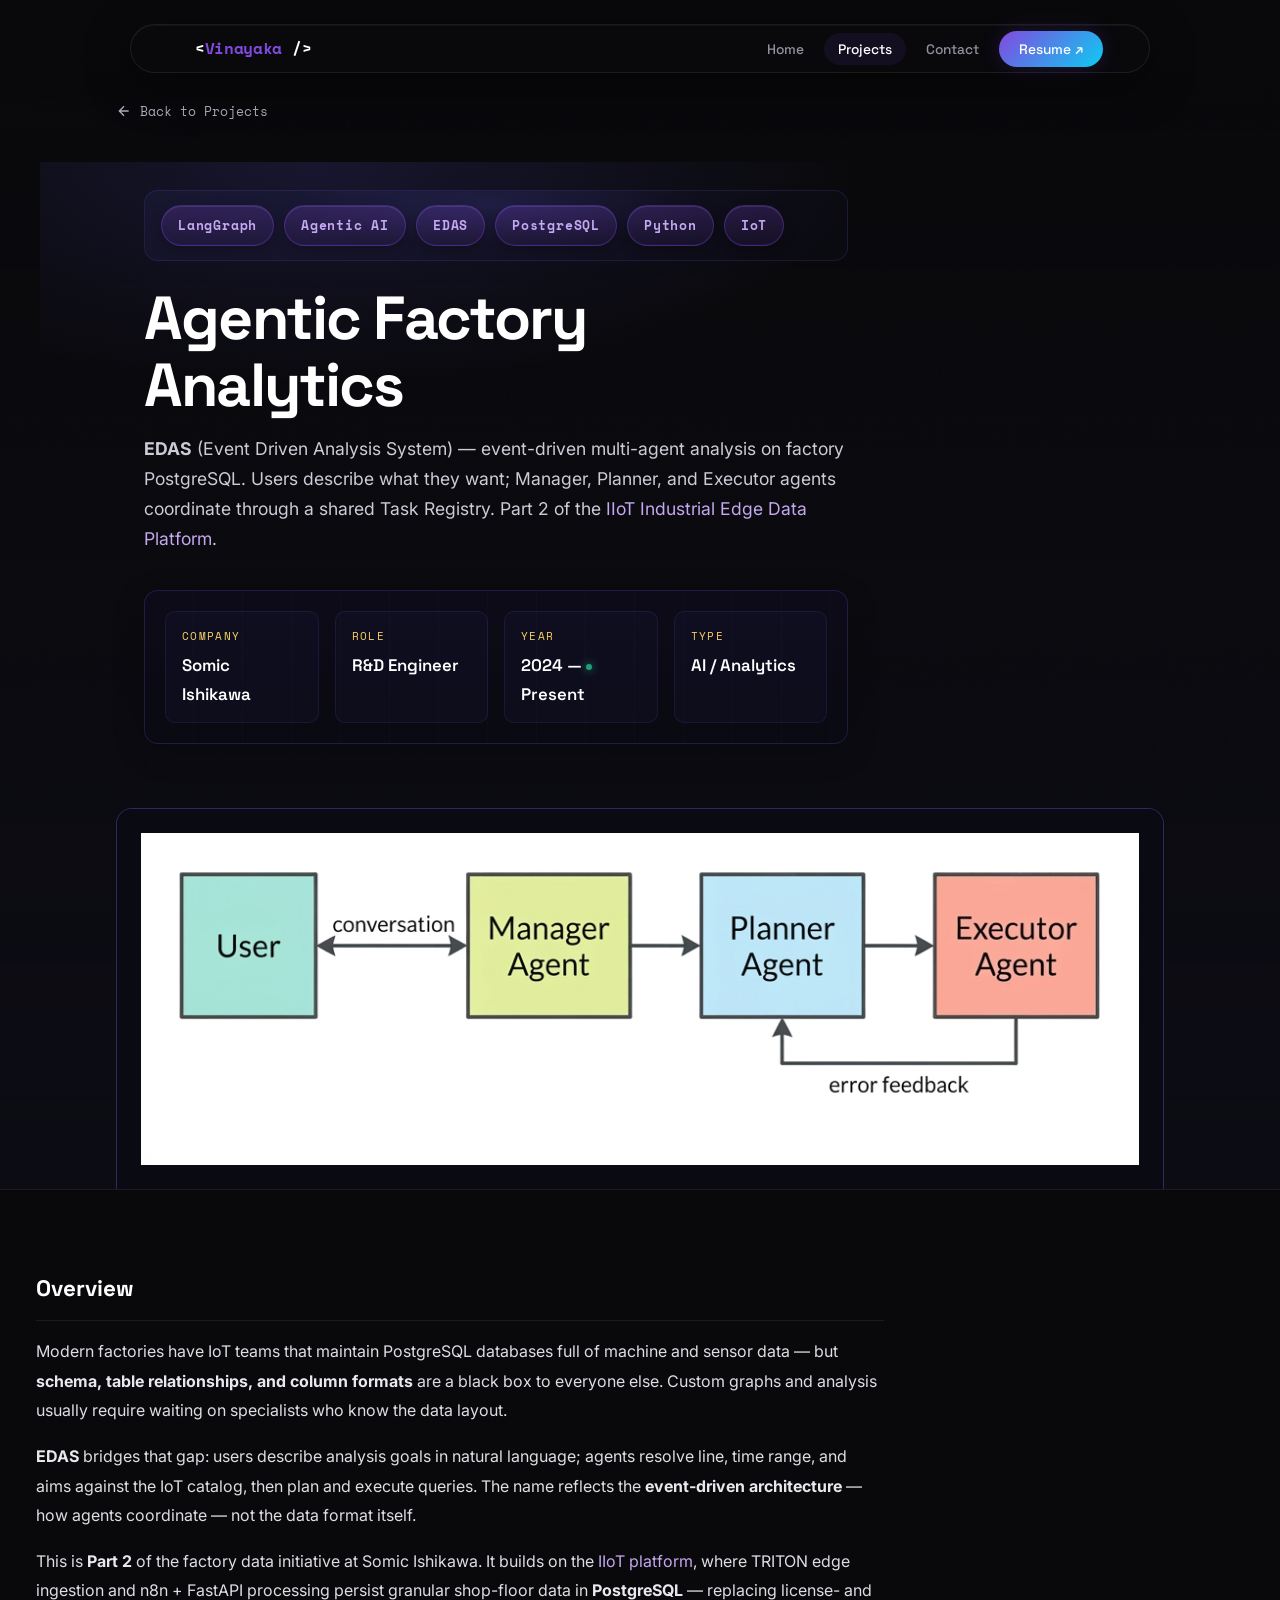
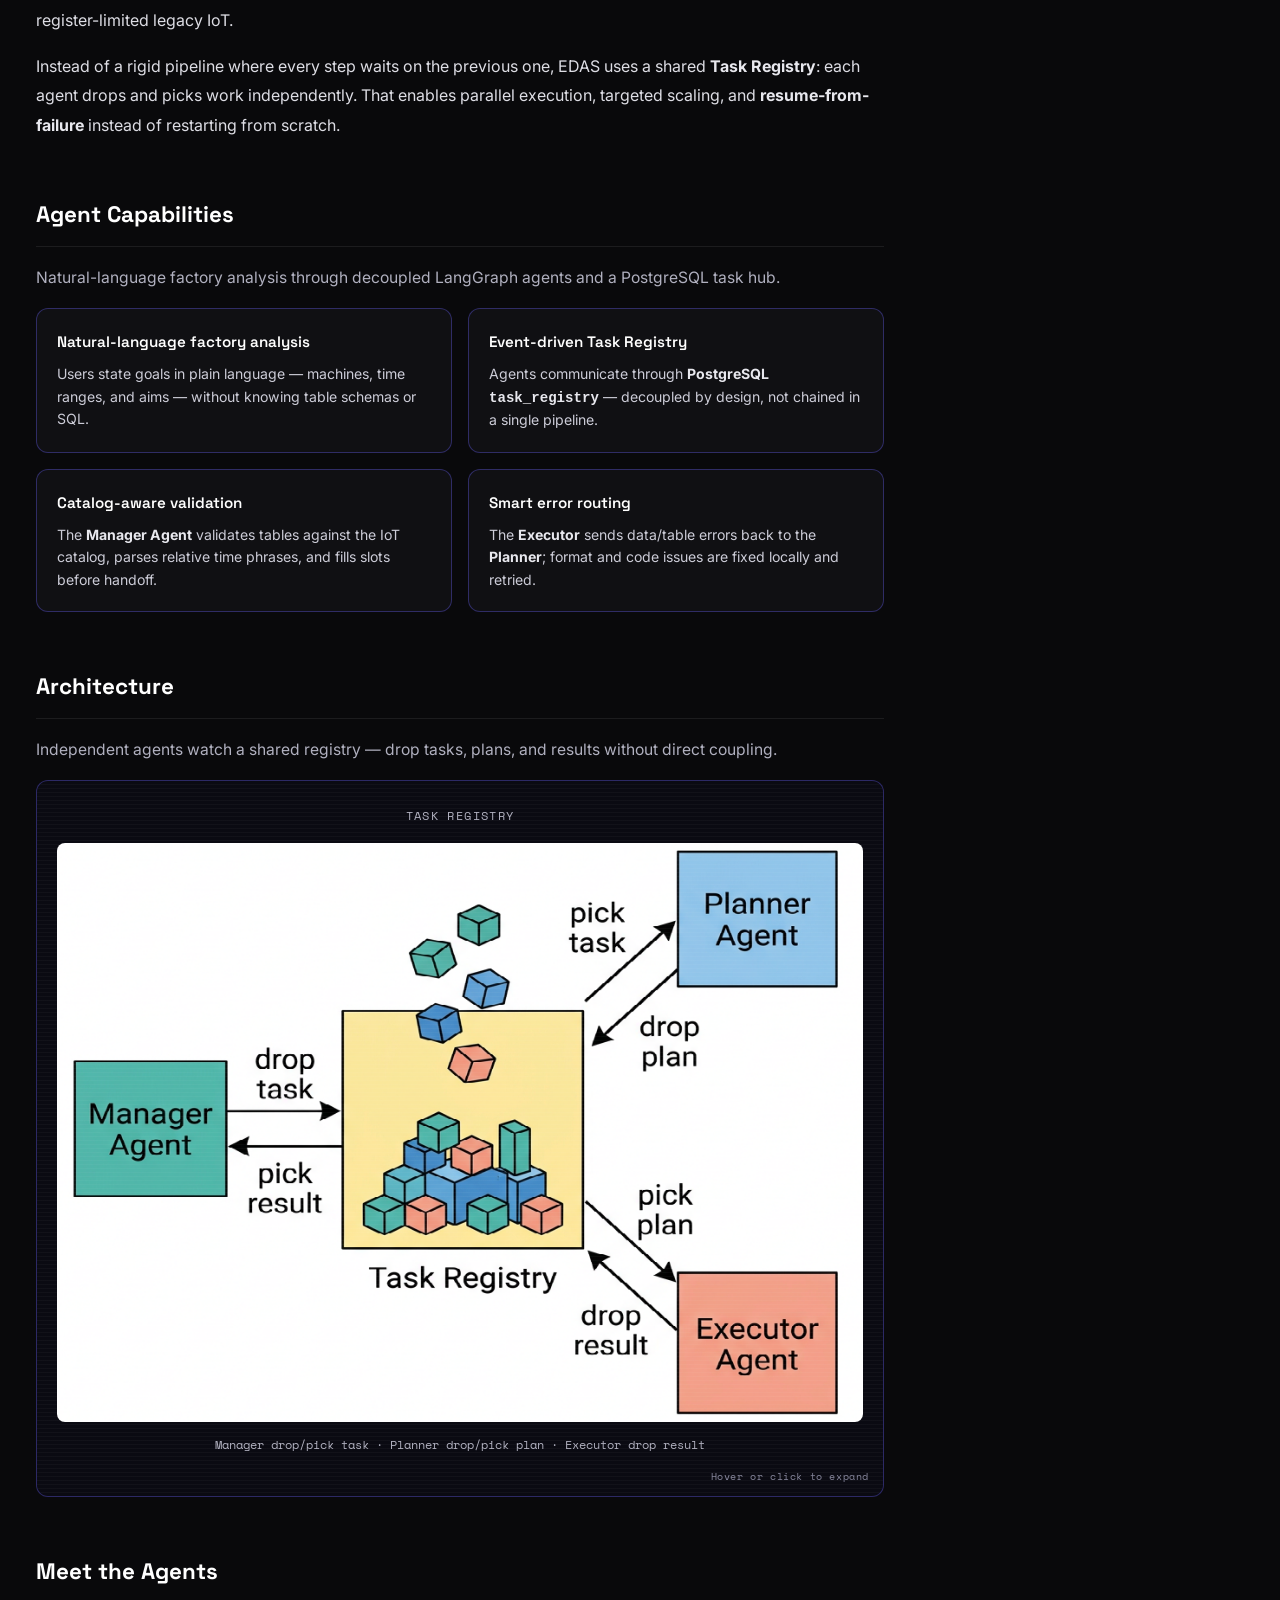
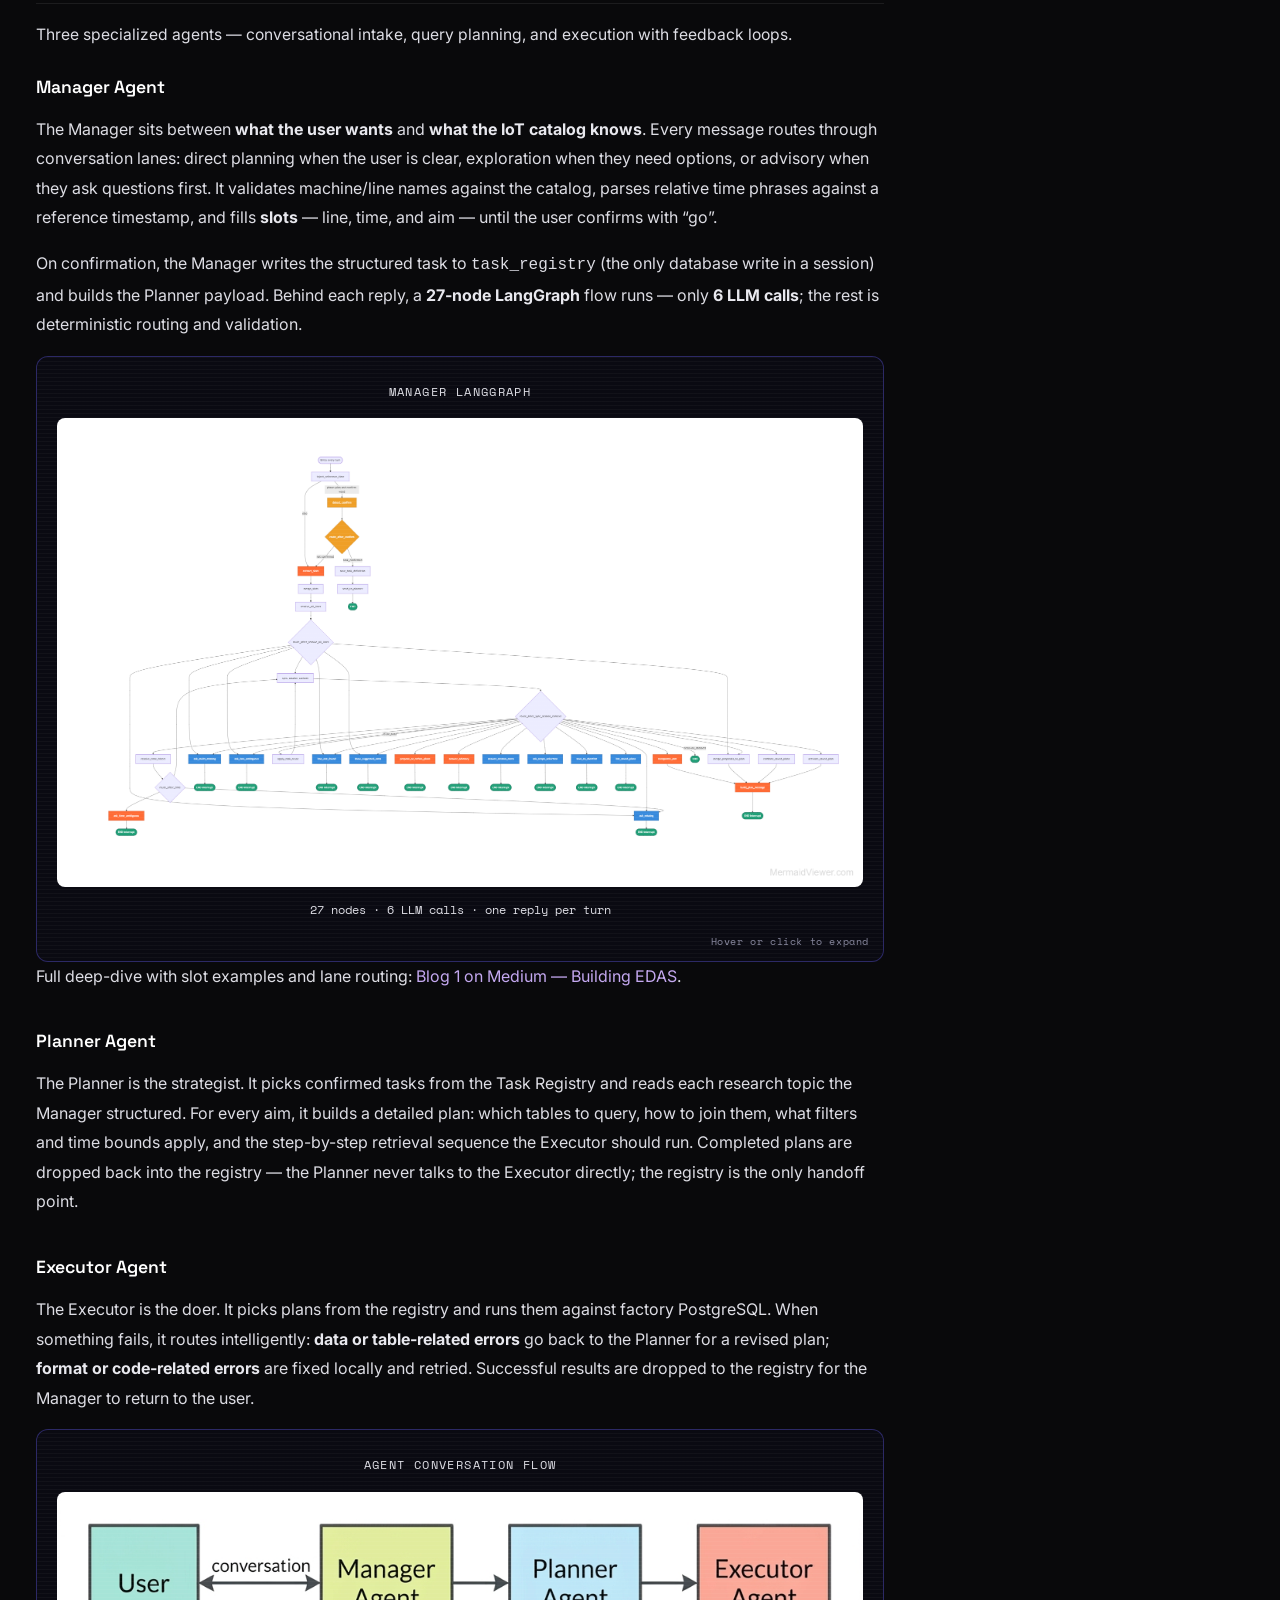
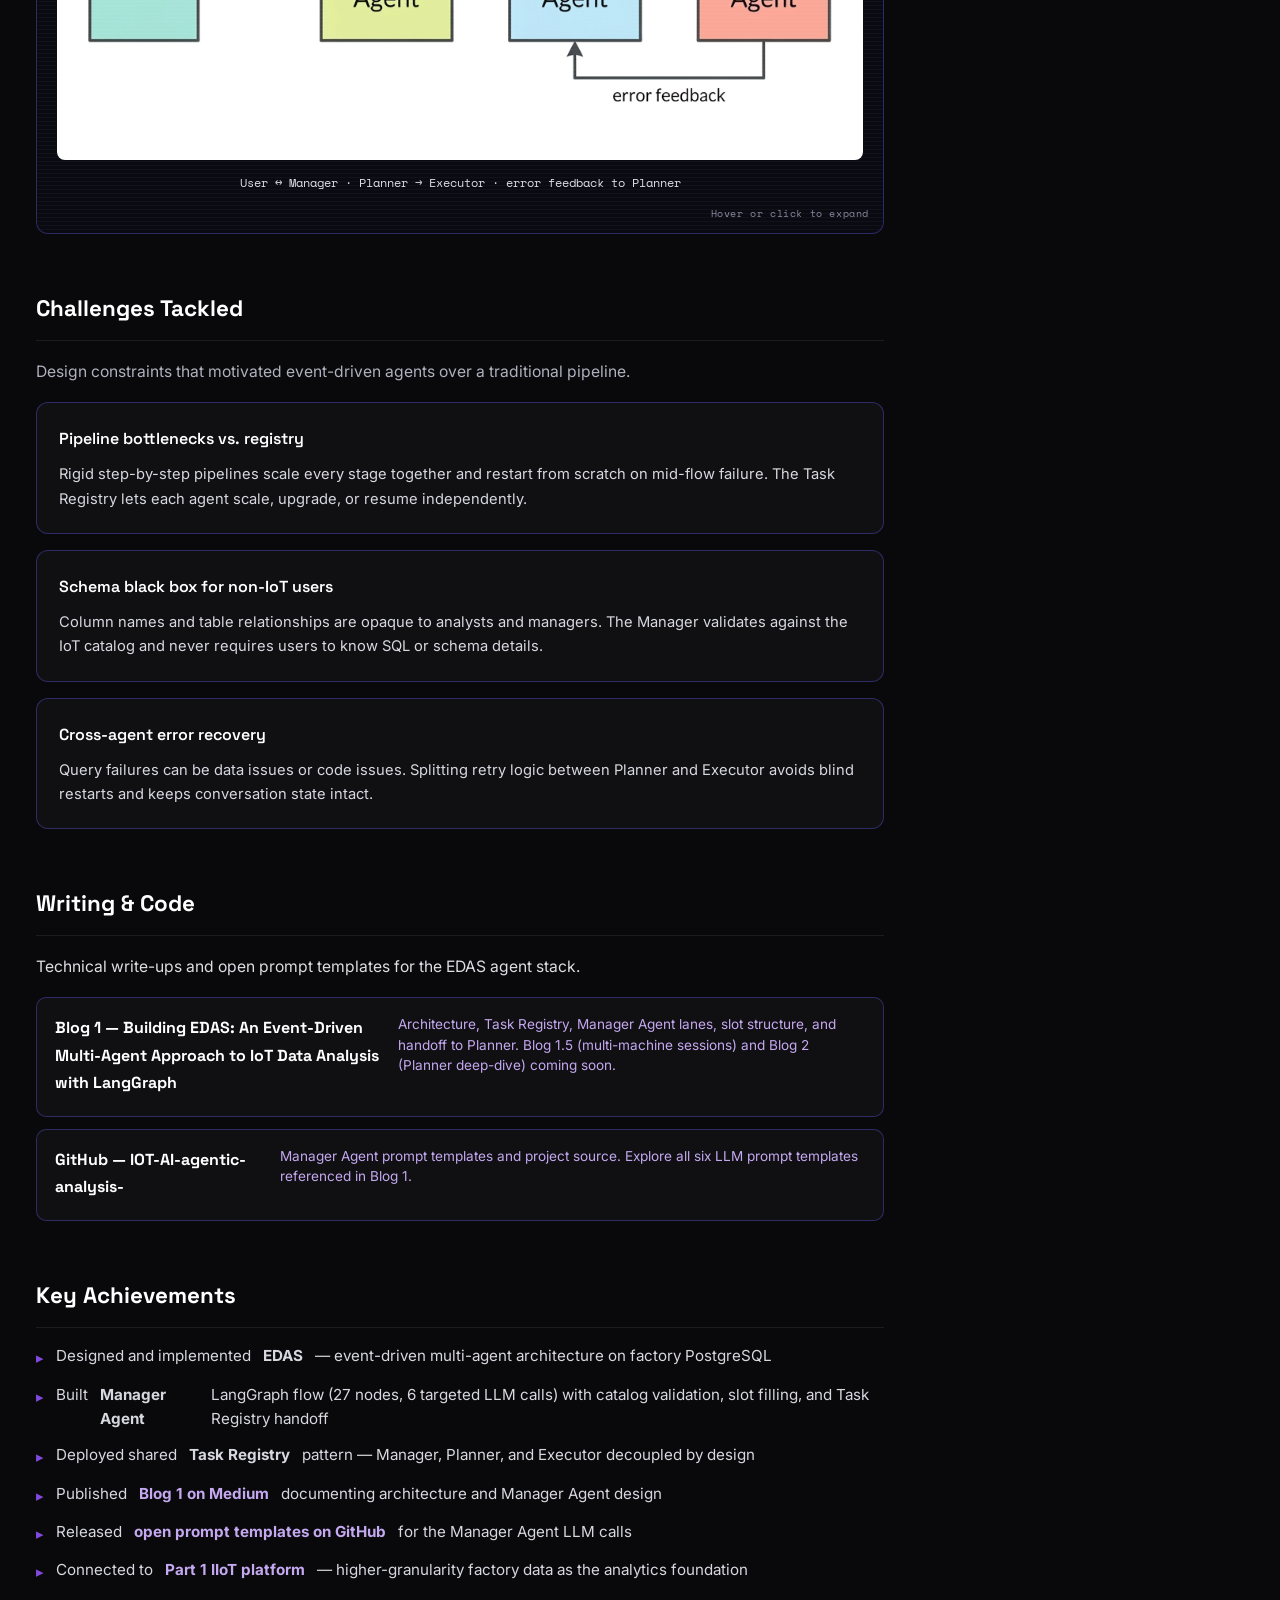
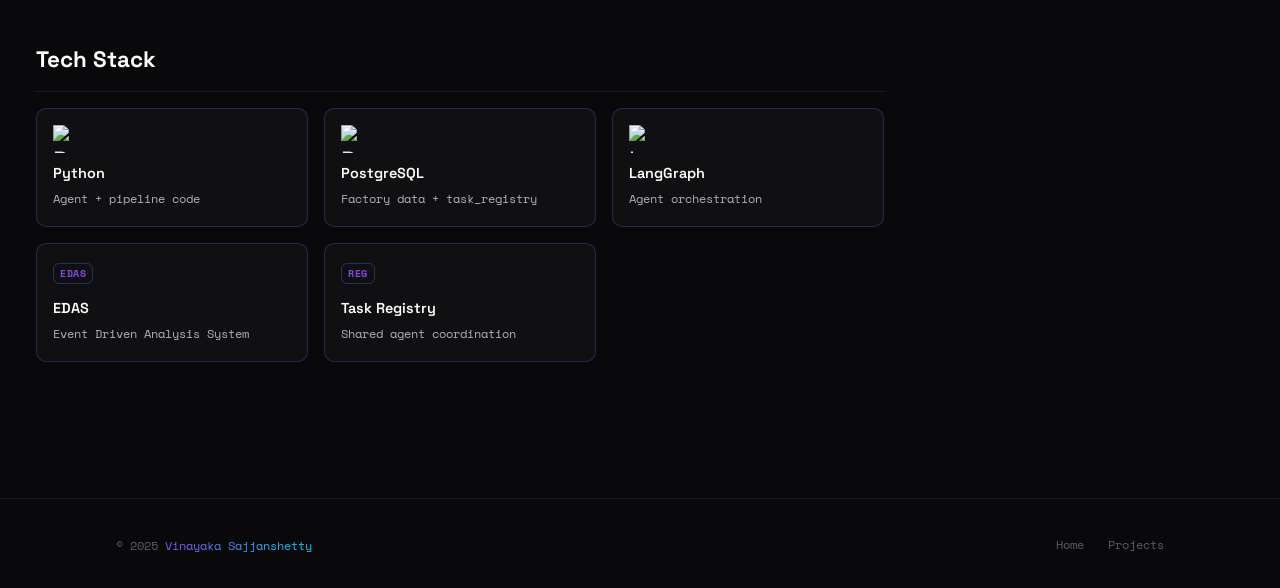
==== commit e54e3f24: "teh all project design has been enhanced" ====
--- a/projects/agentic-factory-analytics/index.html
+++ b/projects/agentic-factory-analytics/index.html
@@ -2,7 +2,8 @@
 <html lang="en">
 <head>
   <meta charset="UTF-8" /><meta name="viewport" content="width=device-width, initial-scale=1.0" />
-  <title>Agentic Factory Analytics — Vinayaka</title>
+  <title>Agentic Factory Analytics (EDAS) — Vinayaka</title>
+  <meta name="description" content="EDAS — Event Driven Analysis System. LangGraph multi-agent IoT data analysis on factory PostgreSQL. Manager, Planner, and Executor agents with a shared Task Registry. Part 2 of the IIoT platform." />
   <link rel="stylesheet" href="../../css/style.css" />
   <link rel="stylesheet" href="../../css/hero.css" />
   <link rel="stylesheet" href="../../css/sections.css" />
@@ -25,52 +26,219 @@
       <svg width="16" height="16" viewBox="0 0 24 24" fill="none" stroke="currentColor" stroke-width="2"><path d="M19 12H5M12 19l-7-7 7-7"/></svg>Back to Projects
     </a>
     <div class="project-hero-content reveal">
-      <div class="project-hero-tags">
-        <span class="tag">AI</span><span class="tag">Agents</span><span class="tag">PostgreSQL</span><span class="tag">Factory Data</span>
+      <div class="project-hero-tags hero-tags-stagger">
+        <span class="tag">LangGraph</span><span class="tag">Agentic AI</span><span class="tag">EDAS</span>
+        <span class="tag">PostgreSQL</span><span class="tag">Python</span><span class="tag">IoT</span>
       </div>
       <h1 class="project-hero-title">Agentic Factory Analytics</h1>
-      <p class="project-hero-sub">AI and agentic analysis on industrial data from the edge platform — full case study coming soon.</p>
+      <p class="project-hero-sub"><strong>EDAS</strong> (Event Driven Analysis System) — event-driven multi-agent analysis on factory PostgreSQL. Users describe what they want; Manager, Planner, and Executor agents coordinate through a shared Task Registry. Part 2 of the <a href="../opc-ua-transformation/index.html">IIoT Industrial Edge Data Platform</a>.</p>
       <div class="project-meta">
         <div class="meta-item"><span class="meta-label">Company</span><span class="meta-value">Somic Ishikawa</span></div>
         <div class="meta-item"><span class="meta-label">Role</span><span class="meta-value">R&amp;D Engineer</span></div>
-        <div class="meta-item"><span class="meta-label">Year</span><span class="meta-value">2024 — Present</span></div>
+        <div class="meta-item"><span class="meta-label">Year</span><span class="meta-value">2024 — <span class="meta-present">Present</span></span></div>
         <div class="meta-item"><span class="meta-label">Type</span><span class="meta-value">AI / Analytics</span></div>
       </div>
     </div>
-    <div class="project-cover-full reveal">
-      <div class="cover-placeholder">
-        <span class="cover-label">AI</span>
-      </div>
+    <div class="project-cover-full project-cover-video-wrap reveal">
+      <img src="agents_architecure.png" alt="EDAS agent flow: User, Manager, Planner, and Executor" loading="lazy" />
     </div>
   </div></section>
 
   <div class="project-body-wrap"><div class="container project-layout">
     <main class="project-content">
 
-      <div class="content-block reveal">
+      <div class="content-block reveal content-prose">
         <h2>Overview</h2>
-        <p><strong>Part 2</strong> of the factory data initiative at Somic Ishikawa. Builds on the <a href="../opc-ua-transformation/index.html">Industrial Edge Data Platform</a>, where granular shop-floor data is persisted in <strong>PostgreSQL</strong> after TRITON edge ingestion and n8n + FastAPI processing.</p>
-        <p>This layer is for <strong>AI and agentic analytics</strong> — enabling the agentic team to query, reason over, and act on owned factory data without the register and license limits of the legacy IoT stack. Technical details, architecture, and outcomes will be published here as the case study is completed.</p>
-      </div>
-
-      <div class="content-block reveal">
+        <p>Modern factories have IoT teams that maintain PostgreSQL databases full of machine and sensor data — but <strong>schema, table relationships, and column formats</strong> are a black box to everyone else. Custom graphs and analysis usually require waiting on specialists who know the data layout.</p>
+        <p><strong>EDAS</strong> bridges that gap: users describe analysis goals in natural language; agents resolve line, time range, and aims against the IoT catalog, then plan and execute queries. The name reflects the <strong>event-driven architecture</strong> — how agents coordinate — not the data format itself.</p>
+        <p>This is <strong>Part 2</strong> of the factory data initiative at Somic Ishikawa. It builds on the <a href="../opc-ua-transformation/index.html">IIoT platform</a>, where TRITON edge ingestion and n8n + FastAPI processing persist granular shop-floor data in <strong>PostgreSQL</strong> — replacing license- and register-limited legacy IoT.</p>
+        <p>Instead of a rigid pipeline where every step waits on the previous one, EDAS uses a shared <strong>Task Registry</strong>: each agent drops and picks work independently. That enables parallel execution, targeted scaling, and <strong>resume-from-failure</strong> instead of restarting from scratch.</p>
+      </div>
+
+      <div class="content-block reveal">
+        <h2>Agent Capabilities</h2>
+        <p class="section-lead">Natural-language factory analysis through decoupled LangGraph agents and a PostgreSQL task hub.</p>
+        <div class="capability-grid">
+          <div class="capability-card reveal" style="--i:0">
+            <h3>Natural-language factory analysis</h3>
+            <p>Users state goals in plain language — machines, time ranges, and aims — without knowing table schemas or SQL.</p>
+          </div>
+          <div class="capability-card reveal" style="--i:1">
+            <h3>Event-driven Task Registry</h3>
+            <p>Agents communicate through <strong>PostgreSQL <code>task_registry</code></strong> — decoupled by design, not chained in a single pipeline.</p>
+          </div>
+          <div class="capability-card reveal" style="--i:2">
+            <h3>Catalog-aware validation</h3>
+            <p>The <strong>Manager Agent</strong> validates tables against the IoT catalog, parses relative time phrases, and fills slots before handoff.</p>
+          </div>
+          <div class="capability-card reveal" style="--i:3">
+            <h3>Smart error routing</h3>
+            <p>The <strong>Executor</strong> sends data/table errors back to the <strong>Planner</strong>; format and code issues are fixed locally and retried.</p>
+          </div>
+        </div>
+      </div>
+
+      <div class="content-block reveal">
+        <h2>Architecture</h2>
+        <p class="section-lead">Independent agents watch a shared registry — drop tasks, plans, and results without direct coupling.</p>
+        <div class="diagram-placeholder diagram-scanlines" aria-expanded="false">
+          <span class="diagram-expand-hint" aria-hidden="true">Hover or click to expand</span>
+          <div class="diagram-figure">
+            <p class="diagram-label">Task Registry</p>
+            <img src="model_architecture.png" alt="EDAS Task Registry: Manager drops tasks, Planner drops plans, Executor drops results" loading="lazy" />
+            <p class="diagram-caption">Manager drop/pick task · Planner drop/pick plan · Executor drop result</p>
+          </div>
+        </div>
+      </div>
+
+      <div class="content-block reveal content-prose">
+        <h2>Meet the Agents</h2>
+        <p class="section-lead">Three specialized agents — conversational intake, query planning, and execution with feedback loops.</p>
+
+        <h3 class="agent-heading">Manager Agent</h3>
+        <p>The Manager sits between <strong>what the user wants</strong> and <strong>what the IoT catalog knows</strong>. Every message routes through conversation lanes: direct planning when the user is clear, exploration when they need options, or advisory when they ask questions first. It validates machine/line names against the catalog, parses relative time phrases against a reference timestamp, and fills <strong>slots</strong> — line, time, and aim — until the user confirms with “go”.</p>
+        <p>On confirmation, the Manager writes the structured task to <code>task_registry</code> (the only database write in a session) and builds the Planner payload. Behind each reply, a <strong>27-node LangGraph</strong> flow runs — only <strong>6 LLM calls</strong>; the rest is deterministic routing and validation.</p>
+        <div class="diagram-placeholder diagram-scanlines" aria-expanded="false">
+          <span class="diagram-expand-hint" aria-hidden="true">Hover or click to expand</span>
+          <div class="diagram-figure">
+            <p class="diagram-label">Manager LangGraph</p>
+            <img src="complete_langraph_manager_agent.png" alt="Manager Agent LangGraph flow — 27 nodes, 6 LLM calls" loading="lazy" />
+            <p class="diagram-caption">27 nodes · 6 LLM calls · one reply per turn</p>
+          </div>
+        </div>
+        <p>Full deep-dive with slot examples and lane routing: <a href="https://medium.com/@vinayakasomic/building-edas-an-event-driven-multi-agent-approach-to-iot-data-analysis-with-langgraph-da48994e12d5" target="_blank" rel="noopener noreferrer">Blog 1 on Medium — Building EDAS</a>.</p>
+
+        <h3 class="agent-heading">Planner Agent</h3>
+        <p>The Planner is the strategist. It picks confirmed tasks from the Task Registry and reads each research topic the Manager structured. For every aim, it builds a detailed plan: which tables to query, how to join them, what filters and time bounds apply, and the step-by-step retrieval sequence the Executor should run. Completed plans are dropped back into the registry — the Planner never talks to the Executor directly; the registry is the only handoff point.</p>
+
+        <h3 class="agent-heading">Executor Agent</h3>
+        <p>The Executor is the doer. It picks plans from the registry and runs them against factory PostgreSQL. When something fails, it routes intelligently: <strong>data or table-related errors</strong> go back to the Planner for a revised plan; <strong>format or code-related errors</strong> are fixed locally and retried. Successful results are dropped to the registry for the Manager to return to the user.</p>
+        <div class="diagram-placeholder diagram-scanlines" aria-expanded="false">
+          <span class="diagram-expand-hint" aria-hidden="true">Hover or click to expand</span>
+          <div class="diagram-figure">
+            <p class="diagram-label">Agent conversation flow</p>
+            <img src="agents_architecure.png" alt="User conversation with Manager; Planner to Executor with error feedback" loading="lazy" />
+            <p class="diagram-caption">User ↔ Manager · Planner → Executor · error feedback to Planner</p>
+          </div>
+        </div>
+      </div>
+
+      <div class="content-block reveal">
+        <h2>Challenges Tackled</h2>
+        <p class="section-lead">Design constraints that motivated event-driven agents over a traditional pipeline.</p>
+        <div class="challenge-grid">
+          <div class="challenge-card reveal" style="--i:0">
+            <h3>Pipeline bottlenecks vs. registry</h3>
+            <p>Rigid step-by-step pipelines scale every stage together and restart from scratch on mid-flow failure. The Task Registry lets each agent scale, upgrade, or resume independently.</p>
+          </div>
+          <div class="challenge-card reveal" style="--i:1">
+            <h3>Schema black box for non-IoT users</h3>
+            <p>Column names and table relationships are opaque to analysts and managers. The Manager validates against the IoT catalog and never requires users to know SQL or schema details.</p>
+          </div>
+          <div class="challenge-card reveal" style="--i:2">
+            <h3>Cross-agent error recovery</h3>
+            <p>Query failures can be data issues or code issues. Splitting retry logic between Planner and Executor avoids blind restarts and keeps conversation state intact.</p>
+          </div>
+        </div>
+      </div>
+
+      <div class="content-block reveal content-prose">
+        <h2>Writing &amp; Code</h2>
+        <p class="section-lead">Technical write-ups and open prompt templates for the EDAS agent stack.</p>
+        <div class="resource-links">
+          <a class="resource-link" href="https://medium.com/@vinayakasomic/building-edas-an-event-driven-multi-agent-approach-to-iot-data-analysis-with-langgraph-da48994e12d5" target="_blank" rel="noopener noreferrer">
+            <strong>Blog 1 — Building EDAS: An Event-Driven Multi-Agent Approach to IoT Data Analysis with LangGraph</strong>
+            <span>Architecture, Task Registry, Manager Agent lanes, slot structure, and handoff to Planner. Blog 1.5 (multi-machine sessions) and Blog 2 (Planner deep-dive) coming soon.</span>
+          </a>
+          <a class="resource-link" href="https://github.com/vinayakas1997/IOT-AI-agentic-analysis-" target="_blank" rel="noopener noreferrer">
+            <strong>GitHub — IOT-AI-agentic-analysis-</strong>
+            <span>Manager Agent prompt templates and project source. Explore all six LLM prompt templates referenced in Blog 1.</span>
+          </a>
+        </div>
+      </div>
+
+      <div class="content-block reveal content-prose">
         <h2>Key Achievements</h2>
         <ul class="achievement-list">
-          <li>Case study <strong>in progress</strong> — agent stack, workflows, and measured outcomes to be documented soon.</li>
+          <li>Designed and implemented <strong>EDAS</strong> — event-driven multi-agent architecture on factory PostgreSQL</li>
+          <li>Built <strong>Manager Agent</strong> LangGraph flow (27 nodes, 6 targeted LLM calls) with catalog validation, slot filling, and Task Registry handoff</li>
+          <li>Deployed shared <strong>Task Registry</strong> pattern — Manager, Planner, and Executor decoupled by design</li>
+          <li>Published <strong><a href="https://medium.com/@vinayakasomic/building-edas-an-event-driven-multi-agent-approach-to-iot-data-analysis-with-langgraph-da48994e12d5" target="_blank" rel="noopener noreferrer">Blog 1 on Medium</a></strong> documenting architecture and Manager Agent design</li>
+          <li>Released <strong><a href="https://github.com/vinayakas1997/IOT-AI-agentic-analysis-" target="_blank" rel="noopener noreferrer">open prompt templates on GitHub</a></strong> for the Manager Agent LLM calls</li>
+          <li>Connected to <strong><a href="../opc-ua-transformation/index.html">Part 1 IIoT platform</a></strong> — higher-granularity factory data as the analytics foundation</li>
         </ul>
+      </div>
+
+      <div class="content-block reveal">
+        <h2>Tech Stack</h2>
+        <div class="tech-grid">
+          <div class="tech-item reveal" style="--i:0">
+            <div class="tech-icon"><img src="https://cdn.simpleicons.org/python/3776AB" alt="Python" width="28" height="28" loading="lazy" /></div>
+            <div class="tech-name">Python</div>
+            <div class="tech-desc">Agent + pipeline code</div>
+          </div>
+          <div class="tech-item reveal" style="--i:1">
+            <div class="tech-icon"><img src="https://cdn.simpleicons.org/postgresql/4169E1" alt="PostgreSQL" width="28" height="28" loading="lazy" /></div>
+            <div class="tech-name">PostgreSQL</div>
+            <div class="tech-desc">Factory data + task_registry</div>
+          </div>
+          <div class="tech-item reveal" style="--i:2">
+            <div class="tech-icon"><img src="https://cdn.simpleicons.org/langchain/1C3C3C" alt="LangGraph" width="28" height="28" loading="lazy" /></div>
+            <div class="tech-name">LangGraph</div>
+            <div class="tech-desc">Agent orchestration</div>
+          </div>
+          <div class="tech-item reveal" style="--i:3">
+            <div class="tech-icon"><span class="tech-icon-text">EDAS</span></div>
+            <div class="tech-name">EDAS</div>
+            <div class="tech-desc">Event Driven Analysis System</div>
+          </div>
+          <div class="tech-item reveal" style="--i:4">
+            <div class="tech-icon"><span class="tech-icon-text">REG</span></div>
+            <div class="tech-name">Task Registry</div>
+            <div class="tech-desc">Shared agent coordination</div>
+          </div>
+        </div>
       </div>
 
     </main>
     <aside class="project-sidebar">
-      <div class="sidebar-card reveal">
-        <h4>Related</h4>
-        <div class="sidebar-layer"><span class="sidebar-layer-key">Part 1</span><span class="sidebar-layer-val"><a href="../opc-ua-transformation/index.html">Industrial Edge Data Platform</a></span></div>
-        <div class="sidebar-layer"><span class="sidebar-layer-key">Part 2</span><span class="sidebar-layer-val">Agentic Factory Analytics</span></div>
-      </div>
-      <div class="sidebar-card reveal">
+      <div class="sidebar-card sidebar-card--pipeline reveal">
+        <h4>Platform at a Glance</h4>
+        <div class="sidebar-layer">
+          <span class="sidebar-layer-key">Part 1</span>
+          <span class="sidebar-layer-val"><a href="../opc-ua-transformation/index.html">IIoT Edge Platform</a></span>
+        </div>
+        <div class="sidebar-layer">
+          <span class="sidebar-layer-key">Store</span>
+          <span class="sidebar-layer-val">PostgreSQL + task_registry</span>
+        </div>
+        <div class="sidebar-layer">
+          <span class="sidebar-layer-key">Manager</span>
+          <span class="sidebar-layer-val">Conversation + slot filling</span>
+        </div>
+        <div class="sidebar-layer">
+          <span class="sidebar-layer-key">Planner</span>
+          <span class="sidebar-layer-val">Query plans</span>
+        </div>
+        <div class="sidebar-layer">
+          <span class="sidebar-layer-key">Executor</span>
+          <span class="sidebar-layer-val">Run + error routing</span>
+        </div>
+        <div class="sidebar-layer">
+          <span class="sidebar-layer-key">Blog</span>
+          <span class="sidebar-layer-val"><a href="https://medium.com/@vinayakasomic/building-edas-an-event-driven-multi-agent-approach-to-iot-data-analysis-with-langgraph-da48994e12d5" target="_blank" rel="noopener noreferrer">Medium — Blog 1</a></span>
+        </div>
+        <div class="sidebar-layer">
+          <span class="sidebar-layer-key">Code</span>
+          <span class="sidebar-layer-val"><a href="https://github.com/vinayakas1997/IOT-AI-agentic-analysis-" target="_blank" rel="noopener noreferrer">GitHub repo</a></span>
+        </div>
+      </div>
+      <div class="sidebar-card sidebar-card--projects reveal">
         <h4>Other Projects</h4>
+        <a href="../somic-ai-agent/index.html" class="sidebar-proj-link"><span>🧠</span> Intelligent RAG with Knowledge Graph</a>
+        <a href="../opc-ua-transformation/index.html" class="sidebar-proj-link"><span>🔌</span> IIoT Industrial Edge Data Platform</a>
         <a href="../robotic-hand/index.html" class="sidebar-proj-link"><span>🦾</span> Robotic Hand R&amp;D</a>
-        <a href="../power-testing/index.html" class="sidebar-proj-link"><span>⚡</span> Power Testing Machine</a>
+        <a href="../power-testing/index.html" class="sidebar-proj-link"><span>⚡</span> US–Japan Power Tester</a>
         <a href="../bosch-monitoring/index.html" class="sidebar-proj-link"><span>🔬</span> Bosch Process Monitor</a>
         <a href="../healthcare-analytics/index.html" class="sidebar-proj-link"><span>🏥</span> Healthcare Analytics</a>
       </div>
@@ -82,4 +250,5 @@
     <div class="footer-links"><a href="../../index.html">Home</a><a href="../../index.html#projects">Projects</a></div>
   </div></footer>
   <script src="../../js/main.js"></script>
+  <script src="project.js"></script>
 </body></html>
--- a/css/sections.css
+++ b/css/sections.css
@@ -66,6 +66,92 @@
 .edu-school { font-size:0.93rem; color:var(--text-muted); margin-bottom:12px; }
 .edu-desc { font-size:0.88rem; color:var(--text-dim); line-height:1.75; }
 
+
+/* ══ BLOG — Row cards ══ */
+#blog { background: linear-gradient(180deg, var(--bg) 0%, hsla(263,70%,58%,0.02) 50%, var(--bg) 100%); }
+
+.blog-list { display: flex; flex-direction: column; gap: 16px; }
+
+.blog-card {
+  display: flex; align-items: stretch;
+  background: var(--bg-card); border: 1px solid var(--border);
+  border-radius: var(--card-radius); overflow: hidden;
+  cursor: pointer; position: relative;
+  text-decoration: none; color: inherit;
+  transition: transform var(--med), box-shadow var(--med), border-color var(--med);
+  --mouse-x: 50%; --mouse-y: 50%;
+}
+.blog-card::before {
+  content: ''; position: absolute; inset: 0; border-radius: var(--card-radius);
+  background: radial-gradient(600px circle at var(--mouse-x) var(--mouse-y), hsla(263,70%,58%,0.07), transparent 40%);
+  opacity: 0; transition: opacity 0.4s ease; pointer-events: none; z-index: 1;
+}
+.blog-card::after {
+  content: ''; position: absolute; inset: -1px; border-radius: calc(var(--card-radius) + 1px);
+  background: radial-gradient(500px circle at var(--mouse-x) var(--mouse-y), hsla(263,70%,58%,0.28), transparent 40%);
+  z-index: 0; pointer-events: none; opacity: 0; transition: opacity 0.4s ease;
+}
+.blog-card:hover {
+  transform: translateY(-6px);
+  box-shadow: 0 20px 56px rgba(0,0,0,0.45);
+  border-color: var(--border-hover);
+}
+.blog-card:hover::before, .blog-card:hover::after { opacity: 1; }
+
+.blog-card-thumb {
+  width: 160px; min-width: 160px; flex-shrink: 0;
+  background: #0a0a12; overflow: hidden;
+  display: flex; align-items: center; justify-content: center;
+  position: relative; z-index: 2;
+}
+.blog-card-thumb img {
+  width: 100%; height: 100%; object-fit: cover;
+  transition: transform 0.55s var(--ease);
+}
+.blog-card:hover .blog-card-thumb img { transform: scale(1.06); }
+
+.blog-card-body {
+  flex: 1; padding: 20px 24px; min-width: 0;
+  position: relative; z-index: 2;
+  display: flex; flex-direction: column; justify-content: center;
+}
+.blog-card-title {
+  font-family: var(--font-display); font-size: 1.02rem; font-weight: 700;
+  color: var(--white); margin-bottom: 8px; line-height: 1.35;
+  transition: color var(--fast);
+}
+.blog-card:hover .blog-card-title {
+  background: var(--grad-primary);
+  -webkit-background-clip: text; -webkit-text-fill-color: transparent; background-clip: text;
+}
+.blog-card-desc {
+  font-size: 0.88rem; color: var(--text-muted); line-height: 1.72; margin-bottom: 10px;
+  display: -webkit-box; -webkit-line-clamp: 2; -webkit-box-orient: vertical; overflow: hidden;
+}
+.blog-card-meta {
+  font-family: var(--font-mono); font-size: 0.72rem;
+  color: var(--accent); letter-spacing: 0.04em;
+}
+
+.blog-card-arrow {
+  position: absolute; top: 14px; right: 14px;
+  width: 34px; height: 34px; border-radius: 9px;
+  background: hsla(240,10%,5%,0.75); backdrop-filter: blur(8px);
+  border: 1px solid var(--border);
+  display: flex; align-items: center; justify-content: center;
+  color: var(--text-muted); font-size: 0.9rem; z-index: 3;
+  transition: all var(--fast);
+}
+.blog-card:hover .blog-card-arrow {
+  background: var(--grad-primary); border-color: transparent; color: #fff;
+  transform: translate(2px, -2px); box-shadow: 0 6px 20px var(--accent-glow);
+}
+
+@media (max-width: 600px) {
+  .blog-card { flex-direction: column; }
+  .blog-card-thumb { width: 100%; min-width: 0; aspect-ratio: 16 / 9; max-height: 160px; }
+  .blog-card-body { padding: 18px 20px 22px; }
+}
 
 /* ══ PROJECTS — Spotlight Cards ══ */
 #projects { background: linear-gradient(180deg, var(--bg) 0%, hsla(161,94%,38%,0.02) 50%, var(--bg) 100%); }
--- a/projects/agentic-factory-analytics/project.css
+++ b/projects/agentic-factory-analytics/project.css
@@ -1,4 +1,4 @@
-/* project.css — shared project detail styles */
+/* project.css — Agentic Factory Analytics (EDAS) */
 .back-link {
   display: inline-flex; align-items: center; gap: 8px;
   font-family: var(--font-mono); font-size: 0.82rem; color: var(--text-muted);
@@ -6,123 +6,297 @@
 }
 .back-link:hover { color: var(--accent); gap: 12px; }
 .project-hero { background: linear-gradient(180deg, var(--bg) 0%, rgba(108,99,255,0.04) 100%); padding-bottom: 0; padding-top: 0; --text-muted: hsl(240, 10%, 72%); --text-dim: hsl(240, 8%, 54%); }
-.project-hero-content { max-width: 760px; }
-.project-hero-tags { display: flex; flex-wrap: wrap; gap: 8px; margin-bottom: 20px; }
+.project-hero-content {
+  max-width: 760px; position: relative;
+  padding: 28px 28px 8px; border-radius: 16px;
+}
+.project-hero-content::before {
+  content: ''; position: absolute; top: 0; left: -10%; right: -10%; height: 280px;
+  background: radial-gradient(ellipse 60% 80% at 30% 0%, rgba(108,99,255,0.14), transparent);
+  pointer-events: none; z-index: -1;
+}
+.project-hero-tags {
+  display: flex; flex-wrap: wrap; gap: 10px; margin-bottom: 24px;
+  padding: 14px 16px; border-radius: 14px; position: relative; overflow: hidden;
+  background: linear-gradient(135deg, rgba(108,99,255,0.06), rgba(108,99,255,0.02));
+  border: 1px solid rgba(108,99,255,0.15);
+}
+.project-hero-tags::before {
+  content: ''; position: absolute; inset: -40% 20% auto; height: 120%;
+  background: radial-gradient(ellipse, rgba(108,99,255,0.12), transparent 70%);
+  pointer-events: none;
+}
+.project-hero-tags .tag {
+  position: relative; font-size: 0.82rem; padding: 8px 16px; font-weight: 600;
+  background: linear-gradient(180deg, hsla(263,70%,58%,0.22) 0%, hsla(263,70%,58%,0.08) 100%);
+  border: 1px solid hsla(263,70%,58%,0.35);
+  box-shadow:
+    0 1px 0 hsla(263,70%,80%,0.15) inset,
+    0 -1px 0 hsla(263,70%,30%,0.2) inset,
+    0 4px 12px rgba(0,0,0,0.25);
+  transition: background var(--fast), transform var(--fast), border-color var(--fast), box-shadow var(--fast);
+}
+.project-hero-tags .tag:hover {
+  background: linear-gradient(180deg, hsla(263,70%,58%,0.28) 0%, hsla(263,70%,58%,0.12) 100%);
+  transform: translateY(-3px);
+  border-color: hsla(263,70%,58%,0.45);
+  box-shadow:
+    0 1px 0 hsla(263,70%,80%,0.2) inset,
+    0 6px 20px rgba(108,99,255,0.25);
+}
 .project-hero-title { font-family: var(--font-display); font-size: clamp(2.2rem,5vw,3.8rem); font-weight: 700; line-height: 1.1; color: var(--white); letter-spacing: -0.03em; margin-bottom: 16px; }
-.project-hero-sub { font-size: 1.1rem; color: var(--text-muted); line-height: 1.7; margin-bottom: 36px; }
-.project-meta { display: flex; flex-wrap: wrap; gap: 32px; padding: 24px 0; border-top: 1px solid var(--border); border-bottom: 1px solid var(--border); margin-bottom: 48px; }
-.meta-item { display: flex; flex-direction: column; gap: 4px; }
-.meta-label { font-family: var(--font-mono); font-size: 0.7rem; letter-spacing: 0.12em; text-transform: uppercase; color: var(--text-muted); }
-.meta-value { font-family: var(--font-display); font-size: 0.95rem; font-weight: 600; color: var(--white); }
-.project-cover-full { width: 100%; border-radius: 16px 16px 0 0; overflow: hidden; border: 1px solid var(--border); border-bottom: none; margin-top: 8px; }
-.project-cover-full img { width: 100%; max-height: 500px; object-fit: cover; display: block; }
+.project-hero-sub { font-size: 1.1rem; color: hsl(240, 12%, 82%); line-height: 1.7; margin-bottom: 36px; }
+.project-hero-sub a { color: var(--accent-light); text-decoration: none; }
+.project-hero-sub a:hover { text-decoration: underline; }
+.project-meta {
+  display: flex; flex-wrap: wrap; gap: 16px; padding: 20px; margin-bottom: 48px;
+  border-radius: 14px; position: relative; overflow: hidden;
+  background: linear-gradient(180deg, rgba(14,12,26,0.9), rgba(10,10,18,0.95));
+  border: 1px solid rgba(108,99,255,0.2);
+  box-shadow: 0 8px 32px rgba(0,0,0,0.2);
+}
+.project-meta::after {
+  content: ''; position: absolute; inset: 0; pointer-events: none;
+  background: repeating-linear-gradient(90deg, transparent, transparent 48px, rgba(108,99,255,0.03) 48px, rgba(108,99,255,0.03) 49px);
+}
+.meta-item {
+  display: flex; flex-direction: column; gap: 6px; flex: 1; min-width: 140px;
+  padding: 14px 16px; border-radius: 10px; position: relative; z-index: 1;
+  background: rgba(108,99,255,0.04); border: 1px solid rgba(108,99,255,0.12);
+  transition: border-color 0.2s ease, box-shadow 0.2s ease;
+}
+.meta-item:hover {
+  border-color: rgba(108,99,255,0.35);
+  box-shadow: 0 4px 16px rgba(108,99,255,0.08);
+}
+.meta-label { font-family: var(--font-mono); font-size: 0.7rem; letter-spacing: 0.12em; text-transform: uppercase; color: hsl(45, 90%, 68%); }
+.meta-value { font-family: var(--font-display); font-size: 1.05rem; font-weight: 600; color: var(--white); }
+.meta-present::before {
+  content: ''; display: inline-block; width: 6px; height: 6px; border-radius: 50%;
+  background: #1D9E75; margin-right: 6px; vertical-align: middle;
+  box-shadow: 0 0 8px #1D9E75;
+}
+.project-cover-full { width: 100%; border-radius: 16px 16px 0 0; overflow: hidden; border: 1px solid rgba(108,99,255,0.35); border-bottom: none; margin-top: 8px; }
+.project-cover-full img { width: 100%; max-height: 480px; object-fit: contain; display: block; background: #0a0a12; padding: 24px; box-sizing: border-box; }
+.project-cover-video-wrap { animation: borderPulse 3s ease-in-out infinite; }
+@keyframes borderPulse {
+  0%, 100% { border-color: rgba(108,99,255,0.35); box-shadow: 0 0 0 rgba(108,99,255,0); }
+  50% { border-color: rgba(108,99,255,0.65); box-shadow: 0 0 24px rgba(108,99,255,0.12); }
+}
 .cover-placeholder { width: 100%; height: 380px; background: linear-gradient(135deg, rgba(108,99,255,0.1), rgba(255,107,107,0.05)); display: flex; align-items: center; justify-content: center; }
 .cover-label { font-family: var(--font-display); font-size: 4rem; font-weight: 700; letter-spacing: 0.2em; color: rgba(108,99,255,0.35); }
 .project-body-wrap { background: var(--bg); padding: 80px 0; border-top: 1px solid var(--border); --text-muted: hsl(240, 10%, 72%); --text-dim: hsl(240, 8%, 54%); }
-.project-layout { display: grid; grid-template-columns: 1fr 280px; gap: 60px; align-items: start; }
+.project-body-wrap .container { max-width: 1280px; }
+.project-layout { display: grid; grid-template-columns: minmax(0, 1fr) 320px; gap: 40px; align-items: start; }
+.project-content { min-width: 0; position: relative; z-index: 1; }
 .content-block { margin-bottom: 56px; }
 .content-block h2 { font-family: var(--font-display); font-size: 1.4rem; font-weight: 700; color: var(--white); margin-bottom: 16px; padding-bottom: 12px; border-bottom: 1px solid var(--border); }
 .content-block p { color: var(--text-muted); line-height: 1.85; margin-bottom: 16px; }
 .content-block p strong { color: var(--text); }
-.content-block a { color: var(--accent); text-decoration: none; transition: opacity var(--fast); }
-.content-block a:hover { opacity: 0.85; }
-.diagram-label { font-family: var(--font-mono); font-size: 0.7rem; letter-spacing: 0.12em; text-transform: uppercase; color: var(--text-dim); margin-top: 24px; margin-bottom: 8px; }
-.diagram-label:first-of-type { margin-top: 0; }
-.diagram-placeholder { background: var(--bg-card); border: 1px solid var(--border); border-radius: 12px; padding: 32px 24px; margin-top: 0; overflow-x: auto; --diag-label: hsl(45, 90%, 62%); }
-.diagram-stack { display: flex; flex-direction: column; gap: 20px; min-width: max-content; }
-.diagram-row { display: flex; justify-content: center; }
-.diagram-row--fan .diagram-inner { gap: 10px; }
-.diagram-inner { display: flex; align-items: center; gap: 12px; min-width: max-content; }
-.diag-node { background: rgba(108,99,255,0.1); border: 1px solid rgba(108,99,255,0.25); border-radius: 10px; padding: 12px 16px; text-align: center; font-family: var(--font-mono); font-size: 0.78rem; color: var(--text); line-height: 1.4; }
-.diag-node--fan { padding: 10px 12px; font-size: 0.72rem; }
-.diag-node small { color: var(--accent); display: block; font-size: 0.68rem; margin-top: 2px; }
-.diag-arrow { color: var(--text-muted); font-size: 1.2rem; flex-shrink: 0; }
-.diag-arrow-label { font-family: var(--font-mono); font-size: 0.68rem; color: var(--diag-label); letter-spacing: 0.06em; text-transform: uppercase; }
-.diag-arrow--dashed { display: flex; flex-direction: column; align-items: center; gap: 2px; color: var(--diag-label); font-size: 0.9rem; }
-.diag-arrow--dashed::before { content: ''; width: 1px; height: 14px; border-left: 2px dashed var(--diag-label); }
-.arch-wrap { position: relative; }
-.arch-flow { display: flex; align-items: center; gap: 10px; min-width: max-content; padding-bottom: 8px; }
-.arch-col { display: flex; flex-direction: column; align-items: center; gap: 8px; flex-shrink: 0; }
-.arch-col--edge { position: relative; gap: 0; align-items: stretch; }
-.arch-col--ingest { gap: 6px; padding: 4px 0; }
-.arch-edge-manage { display: flex; flex-direction: column; align-items: center; margin-bottom: 4px; }
-.arch-edge-row { display: flex; align-items: center; gap: 8px; }
-.arch-edge-stack { display: flex; flex-direction: column; align-items: center; gap: 4px; }
-.arch-col--downstream { gap: 8px; padding: 4px 0; justify-content: center; }
-.arch-downstream-row { display: flex; align-items: center; gap: 8px; }
-.diag-icon-name a { color: inherit; text-decoration: none; transition: color var(--fast); }
-.diag-icon-name a:hover { color: var(--accent); }
-.sidebar-layer-val a { color: hsl(240, 10%, 75%); text-decoration: none; transition: color var(--fast); }
-.sidebar-layer-val a:hover { color: var(--accent); }
-.arch-fan-arrows { display: flex; flex-direction: column; align-items: center; justify-content: center; gap: 18px; padding: 8px 0; flex-shrink: 0; }
-.arch-fan-arrows span { color: var(--text-muted); font-size: 1rem; line-height: 1; }
-.diag-icon-node { display: flex; flex-direction: column; align-items: center; gap: 4px; background: rgba(108,99,255,0.08); border: 1px solid rgba(108,99,255,0.22); border-radius: 10px; padding: 10px 12px; min-width: 72px; text-align: center; }
-.diag-icon-node--sm { padding: 8px 10px; min-width: 64px; }
-.diag-icon-node svg { width: 22px; height: 22px; color: var(--accent); flex-shrink: 0; }
-.diag-icon-node img { width: 22px; height: 22px; display: block; object-fit: contain; }
-.diag-icon-name { font-family: var(--font-mono); font-size: 0.7rem; color: var(--text); line-height: 1.3; }
-.diag-icon-sub { font-family: var(--font-mono); font-size: 0.6rem; color: var(--diag-label); }
-.diag-hub { display: flex; flex-direction: column; align-items: center; gap: 6px; background: rgba(108,99,255,0.12); border: 1px solid rgba(108,99,255,0.35); border-radius: 12px; padding: 12px 14px; min-width: 120px; text-align: center; }
-.diag-hub-badge { font-family: var(--font-mono); font-size: 0.62rem; font-weight: 700; letter-spacing: 0.08em; color: var(--accent); padding: 3px 8px; border: 1px solid rgba(108,99,255,0.4); border-radius: 6px; }
-.diag-hub-badge a { color: inherit; text-decoration: none; }
-.diag-hub-badge a:hover { opacity: 0.85; }
-.diag-hub-sub { font-family: var(--font-mono); font-size: 0.68rem; color: var(--diag-label); }
-.diag-hub-python { display: flex; align-items: center; gap: 5px; background: rgba(0,0,0,0.2); border: 1px solid var(--border); border-radius: 6px; padding: 4px 8px; margin-top: 2px; }
-.diag-hub-python img { width: 16px; height: 16px; }
-.diag-hub-python span { font-family: var(--font-mono); font-size: 0.65rem; color: var(--diag-label); }
-.arch-n8n-card { background: var(--bg-card); border: 1px solid rgba(234,75,113,0.35); border-radius: 12px; padding: 12px 14px; min-width: 200px; flex-shrink: 0; }
-.arch-n8n-header { display: flex; align-items: center; gap: 6px; margin-bottom: 10px; padding-bottom: 8px; border-bottom: 1px solid var(--border); }
-.arch-n8n-header img { width: 22px; height: 22px; }
-.arch-n8n-header span { font-family: var(--font-display); font-weight: 600; font-size: 0.85rem; color: var(--white); }
-.arch-n8n-inner { display: flex; align-items: center; gap: 8px; }
-.arch-n8n-node { background: rgba(108,99,255,0.1); border: 1px solid rgba(108,99,255,0.25); border-radius: 8px; padding: 6px 10px; font-family: var(--font-mono); font-size: 0.65rem; color: var(--text); white-space: nowrap; }
-.arch-n8n-icon { display: flex; flex-direction: column; align-items: center; gap: 3px; }
-.arch-n8n-icon img { width: 20px; height: 20px; }
-.arch-n8n-icon span { font-family: var(--font-mono); font-size: 0.68rem; color: var(--diag-label); }
-.arch-prometheus { display: flex; align-items: center; gap: 12px; margin-top: 16px; padding-top: 14px; border-top: 1px dashed var(--border); min-width: max-content; }
-.arch-prometheus-dash { flex: 1; height: 0; border-top: 2px dashed var(--diag-label); opacity: 0.7; min-width: 24px; }
-.arch-prometheus-label { font-family: var(--font-mono); font-size: 0.68rem; color: var(--diag-label); letter-spacing: 0.06em; text-transform: uppercase; white-space: nowrap; }
+.content-prose p { color: hsl(240, 12%, 88%); }
+.section-lead { color: hsl(240, 10%, 78%); font-size: 0.98rem; margin-bottom: 20px; }
+.content-block a { color: var(--accent-light); text-decoration: none; }
+.content-block a:hover { text-decoration: underline; }
+
+.tech-icon-text { font-family: var(--font-mono); font-size: 0.6rem; font-weight: 700; letter-spacing: 0.06em; color: var(--accent); padding: 4px 6px; border: 1px solid rgba(108,99,255,0.35); border-radius: 6px; display: inline-block; line-height: 1.2; }
+
 .table-wrap { overflow-x: auto; margin-top: 8px; }
 .ingestion-table { width: 100%; border-collapse: collapse; font-size: 0.88rem; }
 .ingestion-table th,
 .ingestion-table td { padding: 12px 16px; text-align: left; border-bottom: 1px solid var(--border); }
-.ingestion-table th { font-family: var(--font-mono); font-size: 0.72rem; letter-spacing: 0.08em; text-transform: uppercase; color: var(--text-muted); background: var(--bg-card); }
-.ingestion-table td { color: var(--text-muted); }
+.ingestion-table th { font-family: var(--font-mono); font-size: 0.72rem; letter-spacing: 0.08em; text-transform: uppercase; color: var(--text-muted); background: #0e0c1a; }
+.ingestion-table td { color: hsl(240, 12%, 82%); }
 .ingestion-table td:not(:first-child) { color: hsl(240, 10%, 75%); }
 .ingestion-table td:first-child { font-family: var(--font-mono); font-weight: 600; color: var(--text); }
 .ingestion-table tbody tr:hover td { background: rgba(108,99,255,0.04); }
+
+
+/* Diagram — PNG figures with expand */
+.diagram-label { font-family: var(--font-mono); font-size: 0.72rem; letter-spacing: 0.12em; text-transform: uppercase; color: hsl(45, 90%, 68%); margin: 0 0 10px; text-align: center; }
+.diagram-placeholder {
+  background: #0a0a12; border: 1px solid rgba(108,99,255,0.35); border-radius: 12px;
+  padding: 24px 20px; margin-top: 16px; overflow: hidden;
+  --diag-label: hsl(45, 90%, 68%); position: relative;
+  cursor: pointer; z-index: 1;
+  transition: box-shadow 0.35s ease, width 0.35s ease, border-color 0.35s ease;
+}
+.diagram-expand-hint {
+  position: absolute; bottom: 10px; right: 14px; z-index: 2;
+  font-family: var(--font-mono); font-size: 0.62rem; letter-spacing: 0.06em;
+  color: hsl(240, 10%, 58%); pointer-events: none;
+  transition: opacity 0.25s ease;
+}
+.diagram-placeholder:hover .diagram-expand-hint,
+.diagram-placeholder.diagram-expanded .diagram-expand-hint { opacity: 0; }
+.diagram-scanlines::after {
+  content: ''; position: absolute; inset: 0; pointer-events: none; border-radius: 12px;
+  background: repeating-linear-gradient(0deg, transparent, transparent 3px, rgba(255,255,255,0.03) 3px, rgba(255,255,255,0.03) 4px);
+}
+.diagram-figure { min-width: 0; width: 100%; }
+.diagram-figure img {
+  width: 100%; max-width: 100%; height: auto;
+  display: block; border-radius: 8px;
+}
+.diagram-caption {
+  font-family: var(--font-mono); font-size: 0.72rem; color: hsl(240, 10%, 72%);
+  text-align: center; margin-top: 12px; line-height: 1.5;
+}
+.diagram-placeholder .diagram-figure { min-width: min(720px, 100%); }
+.diagram-placeholder.diagram-expanded,
+.diagram-placeholder.diagram-expanded .diagram-figure {
+  min-width: max-content; width: max-content;
+}
+.diagram-placeholder.diagram-expanded {
+  z-index: 25;
+  width: max-content;
+  max-width: min(1050px, calc(100vw - 72px));
+  overflow: visible;
+  box-shadow: 0 16px 48px rgba(0, 0, 0, 0.45);
+  border-color: rgba(108, 99, 255, 0.65);
+}
+@media (hover: hover) and (min-width: 901px) {
+  .diagram-placeholder:hover:not(.diagram-expanded) {
+    z-index: 25;
+    width: max-content;
+    max-width: min(1050px, calc(100vw - 72px));
+    overflow: visible;
+    box-shadow: 0 16px 48px rgba(0, 0, 0, 0.45);
+  }
+  .diagram-placeholder:hover:not(.diagram-expanded) .diagram-figure {
+    min-width: min(900px, calc(100vw - 120px));
+    width: max-content;
+  }
+  .project-layout:has(.diagram-placeholder:hover:not(.diagram-expanded)) .project-content {
+    z-index: 30;
+  }
+}
+.project-layout:has(.diagram-placeholder.diagram-expanded) .project-content {
+  z-index: 30;
+}
+.content-block h3.agent-heading {
+  font-family: var(--font-display); font-size: 1.1rem; font-weight: 600;
+  color: var(--white); margin: 28px 0 12px; padding-top: 8px;
+}
+.content-block h3.agent-heading:first-of-type { margin-top: 0; }
+.resource-links { display: flex; flex-direction: column; gap: 12px; margin-top: 8px; }
+.resource-link {
+  display: flex; align-items: flex-start; gap: 12px; padding: 16px 18px;
+  background: var(--bg-card); border: 1px solid rgba(108,99,255,0.35); border-radius: 10px;
+  color: var(--text-muted); text-decoration: none; transition: border-color var(--fast), transform var(--fast);
+}
+.resource-link:hover { border-color: rgba(108,99,255,0.55); transform: translateY(-2px); color: var(--white); }
+.resource-link strong { display: block; color: var(--white); font-family: var(--font-display); margin-bottom: 4px; }
+.resource-link span { font-size: 0.85rem; line-height: 1.5; }
+.sidebar-layer-val a { color: var(--accent-light); text-decoration: none; }
+.sidebar-layer-val a:hover { text-decoration: underline; }
+
+/* Capability cards */
+.capability-grid { display: grid; grid-template-columns: repeat(2, 1fr); gap: 16px; }
+.capability-card {
+  background: var(--bg-card); border: 1px solid rgba(108,99,255,0.35); border-radius: 12px;
+  padding: 20px; transition: border-color var(--fast), transform var(--fast), box-shadow var(--fast);
+}
+.capability-card:hover { border-color: rgba(108,99,255,0.6); transform: translateY(-4px); box-shadow: 0 8px 28px rgba(108,99,255,0.12); }
+.capability-card h3 { font-family: var(--font-display); font-size: 0.95rem; font-weight: 600; color: var(--white); margin-bottom: 8px; }
+.capability-card p { font-size: 0.88rem; color: hsl(240, 12%, 82%); line-height: 1.6; margin: 0; }
+.capability-card p strong { color: var(--text); }
+
+/* Challenge cards */
+.challenge-grid { display: grid; grid-template-columns: 1fr; gap: 16px; }
+.challenge-card {
+  background: var(--bg-card); border: 1px solid rgba(108,99,255,0.35); border-radius: 12px;
+  padding: 22px; transition: border-color var(--fast), transform var(--fast);
+}
+.challenge-card:hover { border-color: rgba(108,99,255,0.55); transform: translateY(-2px); }
+.challenge-card h3 { font-family: var(--font-display); font-size: 1rem; font-weight: 600; color: var(--white); margin-bottom: 10px; }
+.challenge-card p { font-size: 0.92rem; color: hsl(240, 12%, 86%); line-height: 1.65; margin: 0; }
+
 .achievement-list { list-style: none; display: flex; flex-direction: column; gap: 12px; }
-.achievement-list li { display: flex; align-items: flex-start; gap: 12px; color: var(--text-muted); font-size: 0.95rem; line-height: 1.6; }
+.achievement-list li { display: flex; align-items: flex-start; gap: 12px; color: hsl(240, 12%, 86%); font-size: 0.95rem; line-height: 1.6; }
 .achievement-list li::before { content: '▸'; color: var(--accent); flex-shrink: 0; margin-top: 2px; }
-.achievement-list a { color: var(--accent); text-decoration: none; }
+.achievement-list a { color: var(--accent-light); text-decoration: none; }
 .achievement-list a:hover { text-decoration: underline; }
 .tech-grid { display: grid; grid-template-columns: repeat(3,1fr); gap: 16px; margin-top: 16px; }
 .tech-grid.stack-wide { grid-template-columns: repeat(4, 1fr); }
-.tech-item { background: var(--bg-card); border: 1px solid var(--border); border-radius: 10px; padding: 16px; transition: border-color var(--fast), transform var(--fast); }
-.tech-item:hover { border-color: rgba(108,99,255,0.3); transform: translateY(-3px); }
+.tech-item { background: var(--bg-card); border: 1px solid rgba(108,99,255,0.28); border-radius: 10px; padding: 16px; transition: border-color var(--fast), transform var(--fast), box-shadow var(--fast); }
+.tech-item:hover { border-color: rgba(108,99,255,0.5); transform: translateY(-3px); box-shadow: 0 6px 20px rgba(108,99,255,0.1); }
 .tech-icon { font-size: 1.5rem; margin-bottom: 8px; min-height: 28px; display: flex; align-items: center; }
 .tech-icon img { width: 28px; height: 28px; display: block; object-fit: contain; }
-.tech-icon-text { font-family: var(--font-mono); font-size: 0.6rem; font-weight: 700; letter-spacing: 0.06em; color: var(--accent); padding: 4px 6px; border: 1px solid rgba(108,99,255,0.35); border-radius: 6px; display: inline-block; line-height: 1.2; }
 .tech-name { font-family: var(--font-display); font-weight: 600; color: var(--white); font-size: 0.9rem; margin-bottom: 4px; }
 .tech-name a { color: inherit; text-decoration: none; transition: color var(--fast); }
 .tech-name a:hover { color: var(--accent); }
-.tech-desc { font-size: 0.75rem; color: var(--text-muted); font-family: var(--font-mono); }
-.project-sidebar { position: sticky; top: 100px; display: flex; flex-direction: column; gap: 20px; }
+.tech-desc { font-size: 0.75rem; color: hsl(240, 10%, 72%); font-family: var(--font-mono); }
+
+.project-sidebar { position: sticky; top: 100px; display: flex; flex-direction: column; gap: 20px; z-index: 2; }
 .sidebar-card { background: var(--bg-card); border: 1px solid var(--border); border-radius: 12px; padding: 20px; }
 .sidebar-card h4 { font-family: var(--font-mono); font-size: 0.72rem; letter-spacing: 0.12em; text-transform: uppercase; color: var(--text-muted); margin-bottom: 14px; }
+.sidebar-card--pipeline {
+  background: linear-gradient(165deg, rgba(14,12,26,0.95) 0%, rgba(15,46,38,0.35) 100%);
+  border: 1px solid rgba(29,158,117,0.35);
+  box-shadow: 0 8px 28px rgba(0,0,0,0.25), inset 0 1px 0 rgba(29,158,117,0.1);
+  position: relative; overflow: hidden;
+}
+.sidebar-card--pipeline::before {
+  content: ''; position: absolute; left: 0; top: 0; bottom: 0; width: 3px;
+  background: linear-gradient(180deg, #1D9E75, rgba(108,99,255,0.6));
+}
+.sidebar-card--pipeline h4 { color: hsl(45, 90%, 68%); padding-left: 10px; }
+.sidebar-card--pipeline .sidebar-layer-key { color: #6ee7b7; }
+.sidebar-card--pipeline .sidebar-layer { border-bottom-color: rgba(29,158,117,0.15); }
+.sidebar-card--pipeline .sidebar-layer:nth-child(even) {
+  background: rgba(29,158,117,0.04); margin: 0 -12px; padding-left: 12px; padding-right: 12px; border-radius: 4px;
+}
+.sidebar-card--projects {
+  background: linear-gradient(165deg, rgba(20,16,40,0.95) 0%, rgba(108,99,255,0.08) 100%);
+  border: 1px solid rgba(108,99,255,0.3);
+  box-shadow: 0 8px 28px rgba(0,0,0,0.2);
+  position: relative; overflow: hidden;
+}
+.sidebar-card--projects::after {
+  content: ''; position: absolute; inset: 0; pointer-events: none;
+  background: radial-gradient(circle at 90% 10%, rgba(108,99,255,0.12), transparent 50%);
+}
+.sidebar-card--projects h4 { color: var(--accent-light); position: relative; z-index: 1; }
+.sidebar-card--projects .sidebar-proj-link { position: relative; z-index: 1; }
+.sidebar-card--projects .sidebar-proj-link:hover {
+  color: var(--white);
+  background: rgba(108,99,255,0.08);
+  border-radius: 6px;
+  padding-left: 8px; padding-right: 8px;
+  margin-left: -8px; margin-right: -8px;
+}
 .sidebar-layer { display: flex; flex-direction: column; gap: 2px; padding: 8px 0; border-bottom: 1px solid var(--border); }
 .sidebar-layer:last-of-type { border-bottom: none; padding-bottom: 0; }
-.sidebar-layer-key { font-family: var(--font-mono); font-size: 0.68rem; letter-spacing: 0.1em; text-transform: uppercase; color: var(--text-muted); }
-.sidebar-layer-val { font-size: 0.85rem; color: hsl(240, 10%, 75%); line-height: 1.4; }
+.sidebar-layer-key { font-family: var(--font-mono); font-size: 0.68rem; letter-spacing: 0.1em; text-transform: uppercase; color: hsl(240, 10%, 68%); }
+.sidebar-layer-val { font-size: 0.85rem; color: hsl(240, 12%, 82%); line-height: 1.4; }
 .sidebar-link { display: flex; align-items: center; gap: 8px; padding: 10px 14px; border-radius: 8px; border: 1px solid var(--border); color: var(--text-muted); font-size: 0.85rem; transition: all var(--fast); margin-bottom: 8px; }
 .sidebar-link:hover { border-color: var(--accent); color: var(--accent); background: rgba(108,99,255,0.06); }
-.sidebar-proj-link { display: flex; align-items: center; gap: 10px; padding: 10px 0; border-bottom: 1px solid var(--border); color: var(--text-muted); font-size: 0.88rem; transition: color var(--fast); }
+.sidebar-proj-link { display: flex; align-items: center; gap: 10px; padding: 10px 0; border-bottom: 1px solid var(--border); color: var(--text-muted); font-size: 0.88rem; transition: color var(--fast), background 0.2s ease, padding 0.2s ease; }
 .sidebar-proj-link:last-child { border-bottom: none; }
 .sidebar-proj-link:hover { color: var(--white); }
+
+.hero-tags-stagger .tag {
+  opacity: 0; transform: translateY(8px);
+  transition: opacity 0.35s var(--ease), transform 0.35s var(--ease), box-shadow var(--fast);
+}
+.hero-tags-stagger .tag.tag-visible { opacity: 1; transform: translateY(0); }
+.hero-tags-stagger .tag.tag-visible:hover { transform: translateY(-3px); }
+
+.reveal[style*="--i"] { transition-delay: calc(var(--i) * 90ms); }
+
+@media (prefers-reduced-motion: reduce) {
+  .project-cover-video-wrap { animation: none; }
+  .capability-card:hover, .tech-item:hover, .challenge-card:hover { transform: none; }
+  .project-hero-tags .tag:hover, .hero-tags-stagger .tag.tag-visible:hover { transform: none; }
+  .diagram-placeholder { transition: none; }
+  .resource-link:hover { transform: none; }
+}
+
 @media (max-width: 900px) {
   .project-layout { grid-template-columns: 1fr; }
   .project-sidebar { position: static; flex-direction: row; flex-wrap: wrap; }
   .sidebar-card { flex: 1; min-width: 200px; }
+  .capability-grid { grid-template-columns: 1fr; }
   .tech-grid,
   .tech-grid.stack-wide { grid-template-columns: repeat(2, 1fr); }
-}
+}
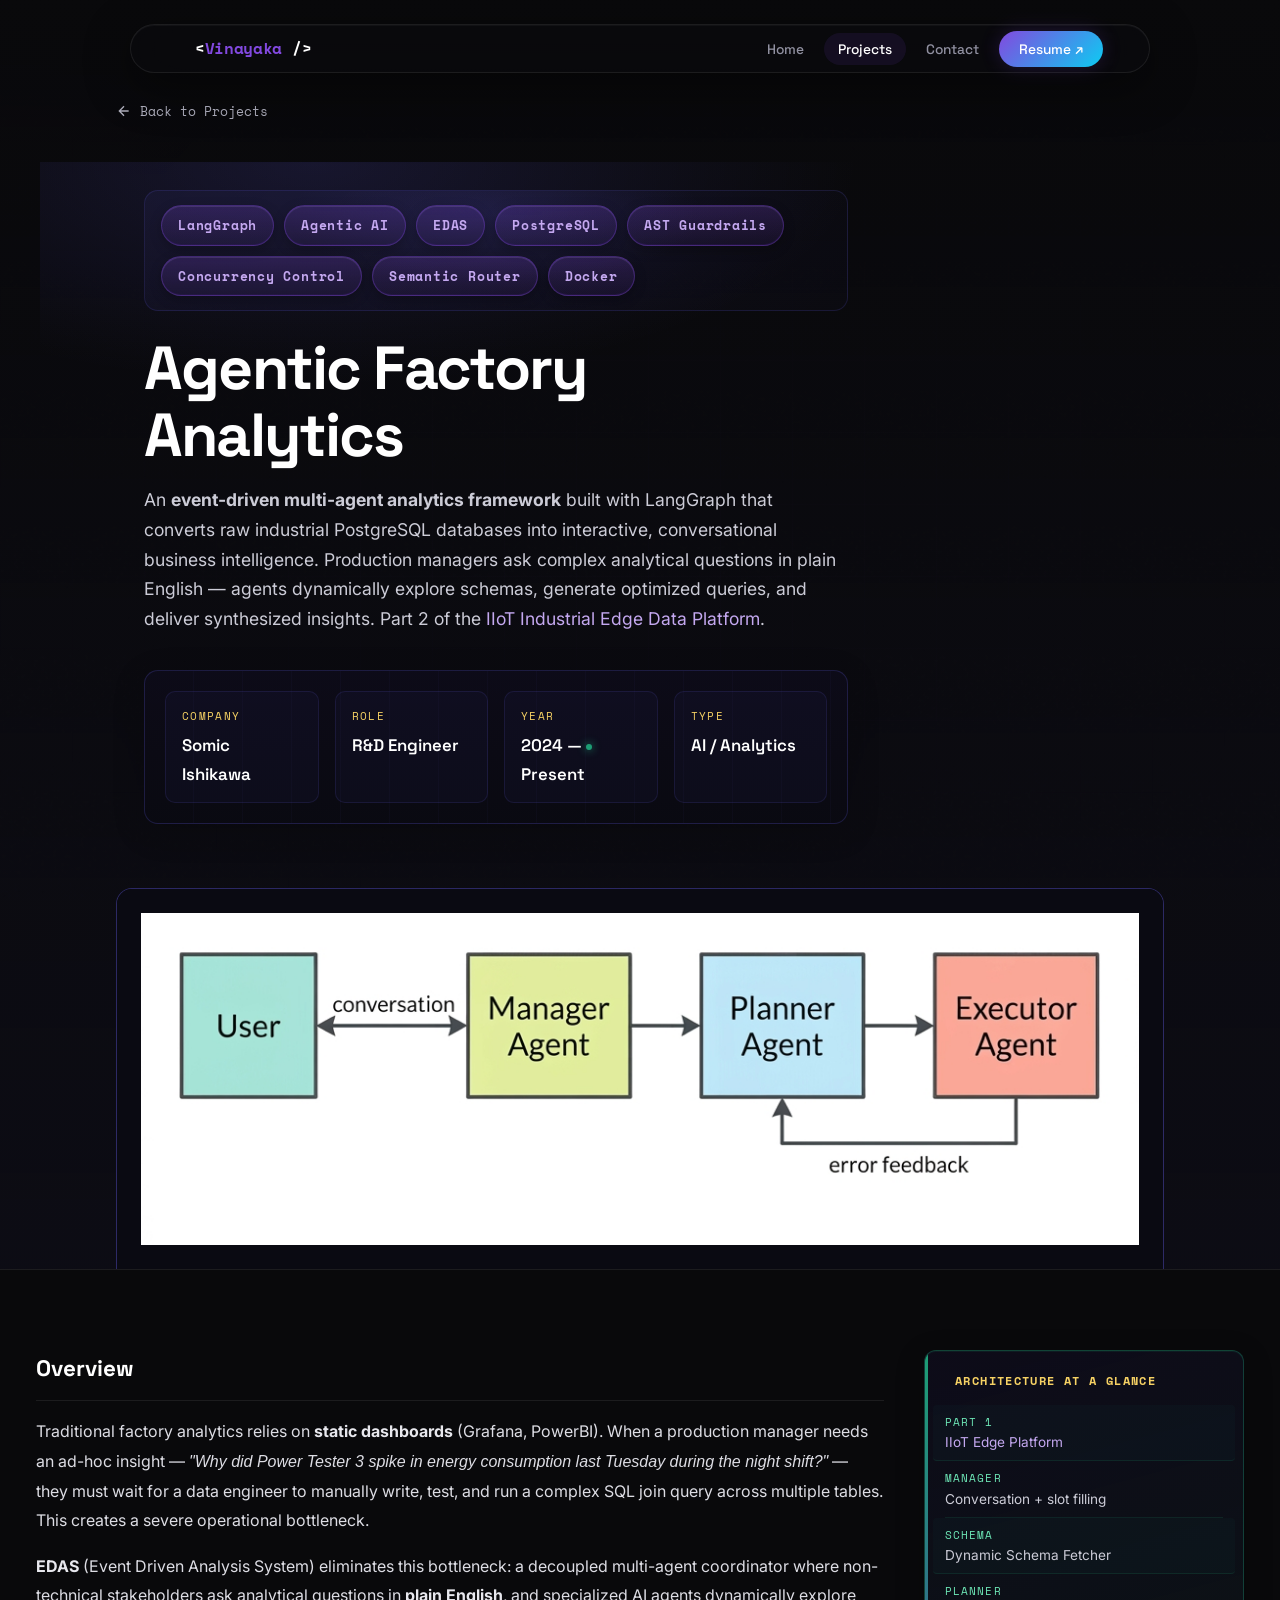
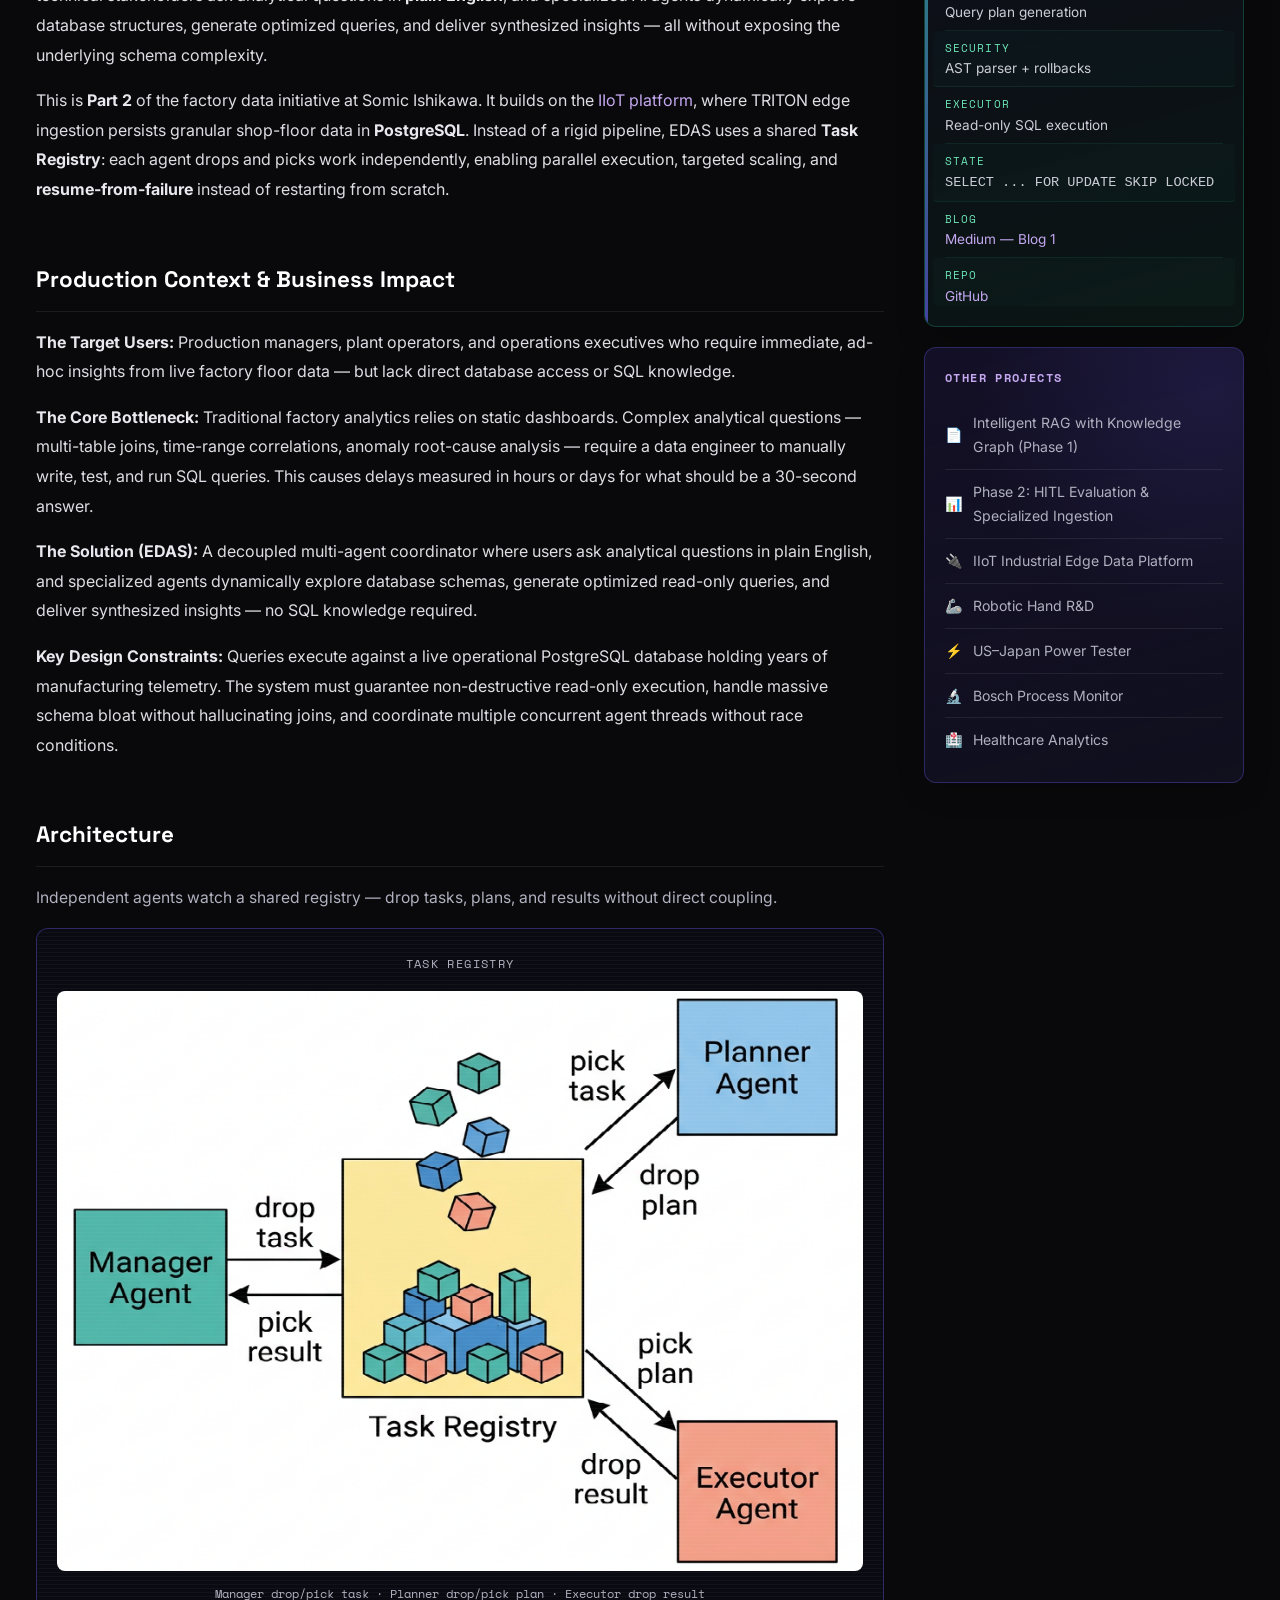
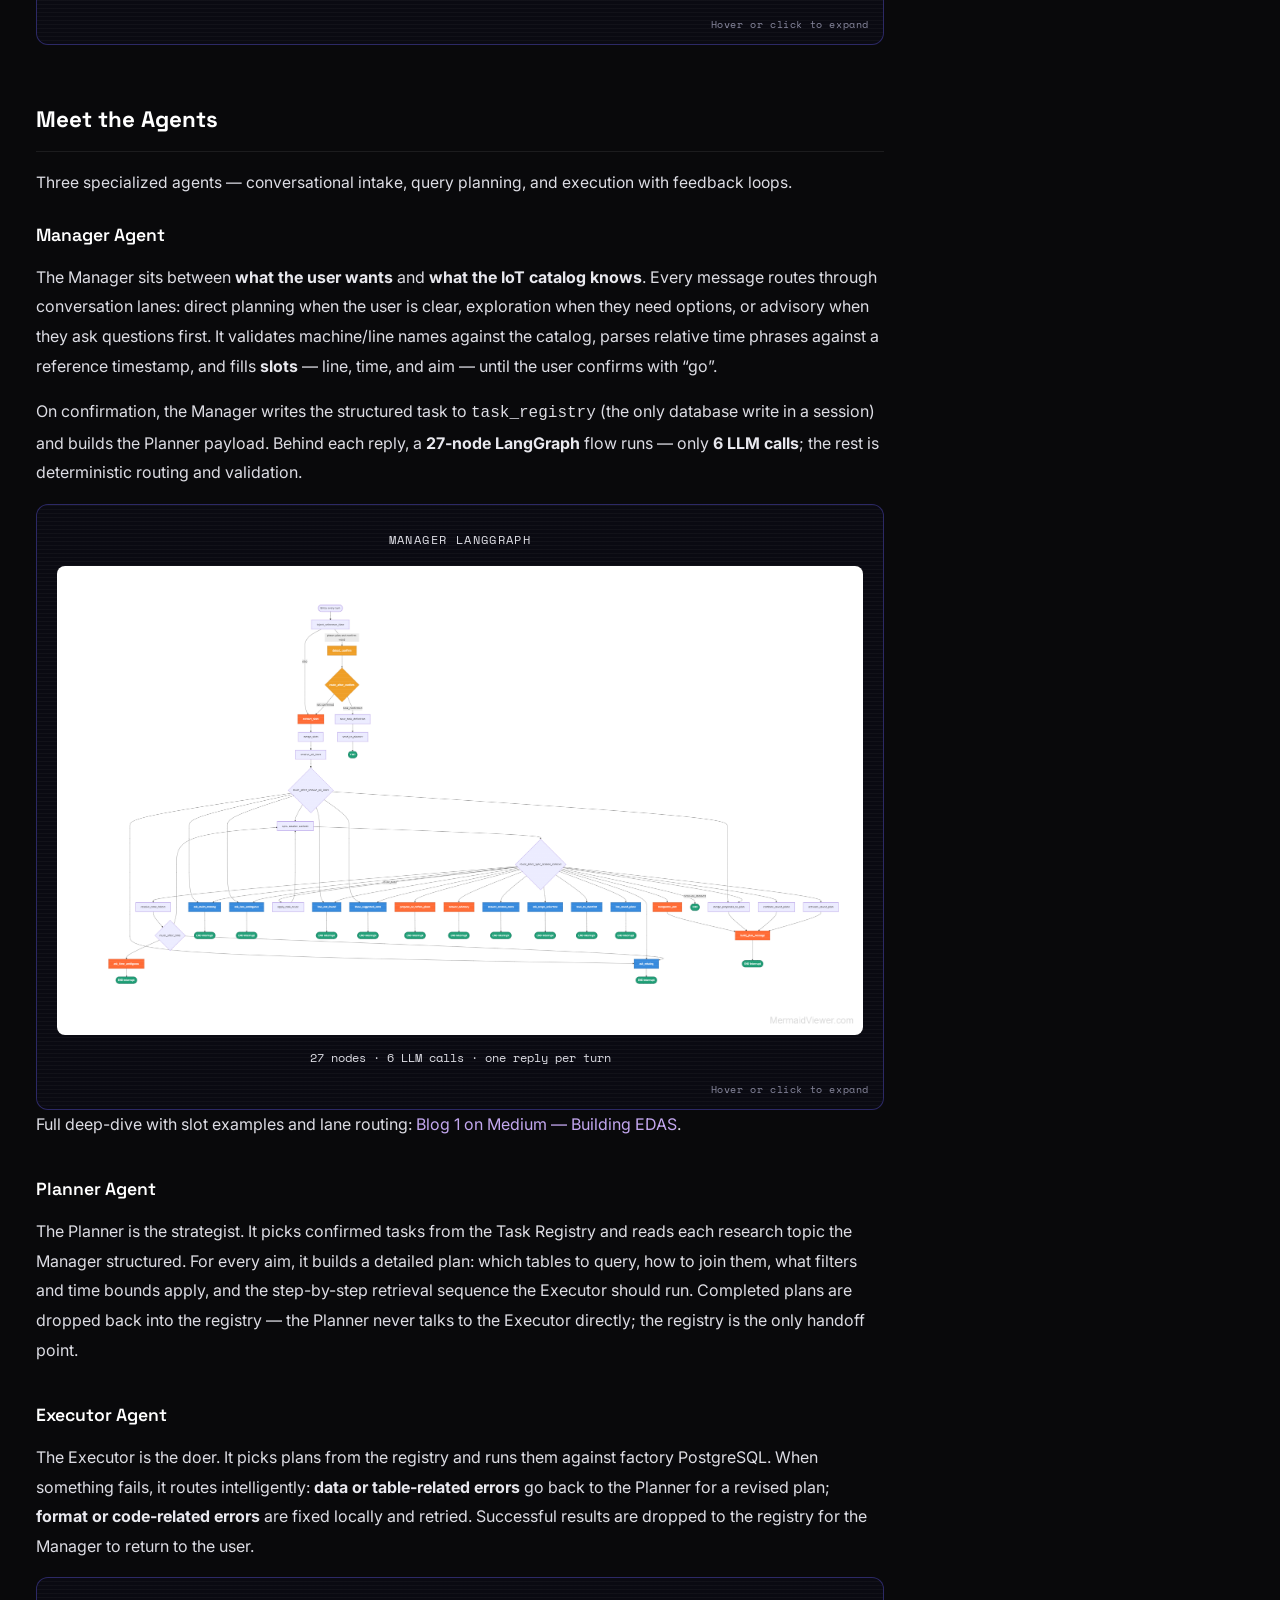
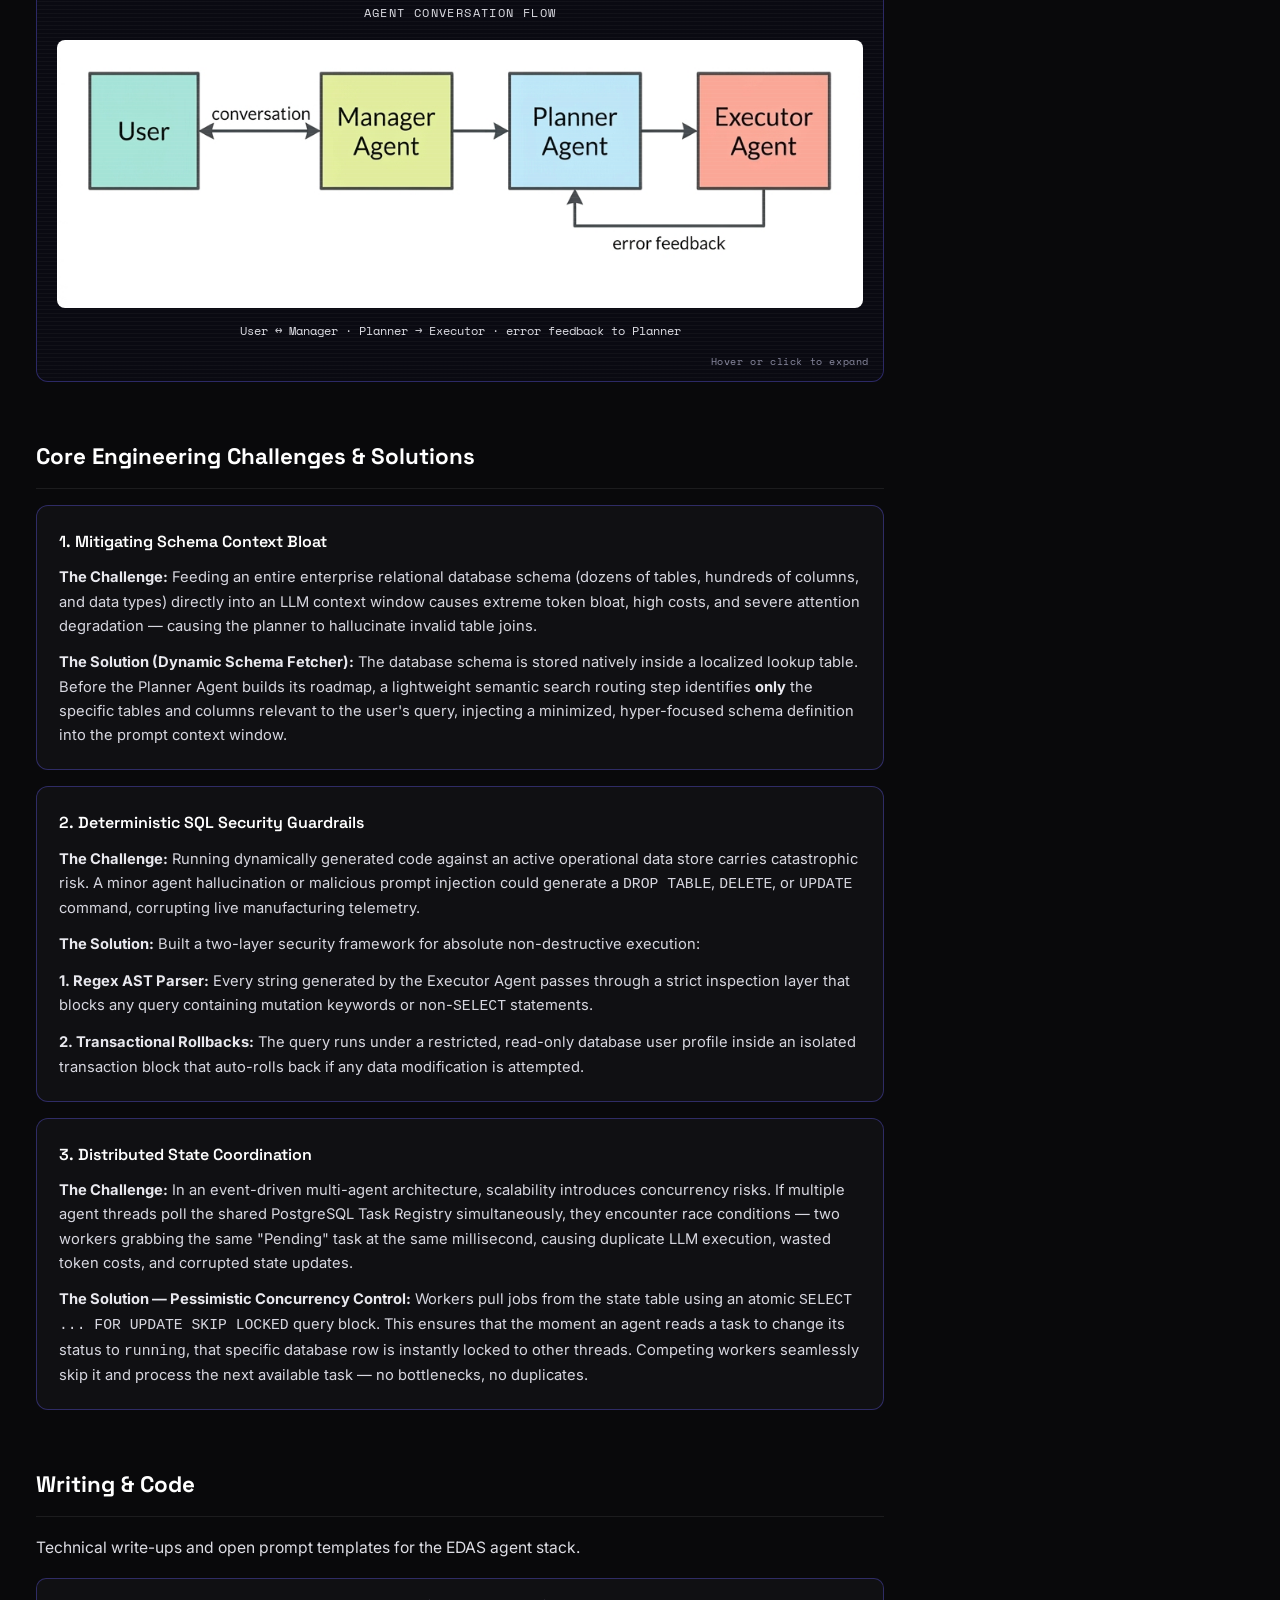
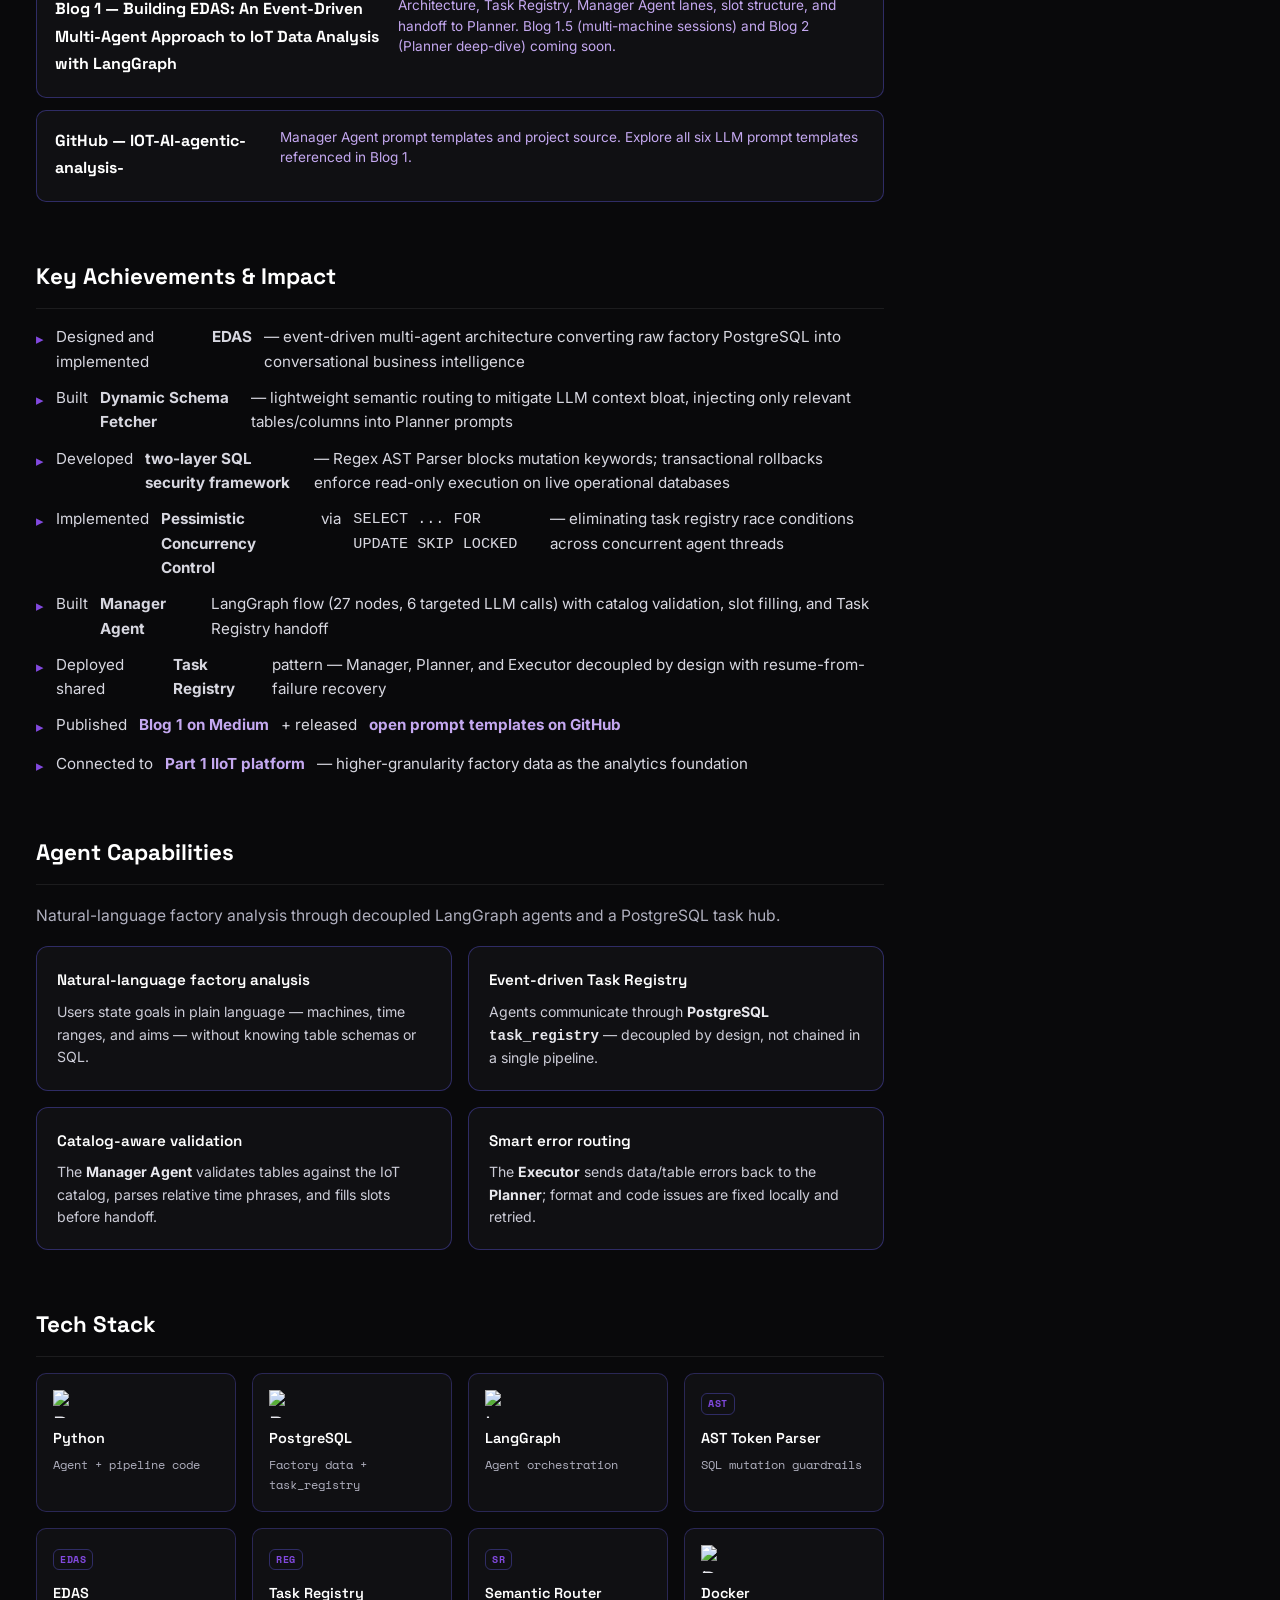
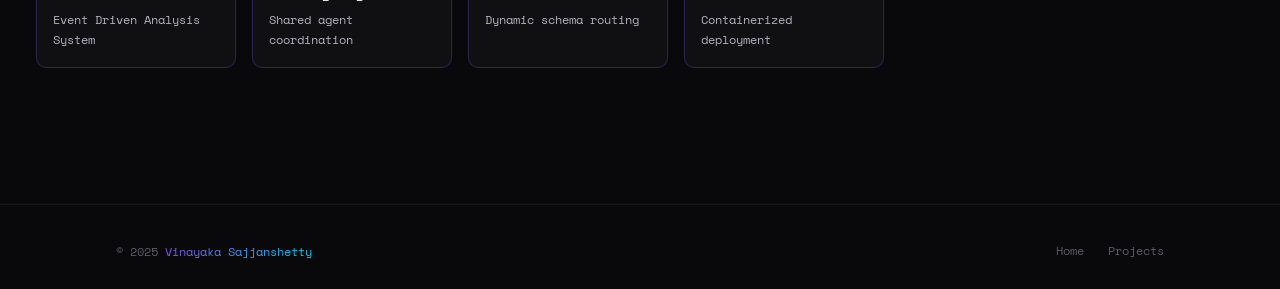
==== commit 84b9699c: "improvised the edas project" ====
--- a/projects/agentic-factory-analytics/index.html
+++ b/projects/agentic-factory-analytics/index.html
@@ -3,7 +3,7 @@
 <head>
   <meta charset="UTF-8" /><meta name="viewport" content="width=device-width, initial-scale=1.0" />
   <title>Agentic Factory Analytics (EDAS) — Vinayaka</title>
-  <meta name="description" content="EDAS — Event Driven Analysis System. LangGraph multi-agent IoT data analysis on factory PostgreSQL. Manager, Planner, and Executor agents with a shared Task Registry. Part 2 of the IIoT platform." />
+  <meta name="description" content="Case study: Event-driven multi-agent factory analytics on PostgreSQL — Dynamic Schema Fetcher for context-bloat mitigation, AST-based SQL security guardrails with transactional rollbacks, and SELECT...FOR UPDATE SKIP LOCKED concurrency control." />
   <link rel="stylesheet" href="../../css/style.css" />
   <link rel="stylesheet" href="../../css/hero.css" />
   <link rel="stylesheet" href="../../css/sections.css" />
@@ -28,10 +28,11 @@
     <div class="project-hero-content reveal">
       <div class="project-hero-tags hero-tags-stagger">
         <span class="tag">LangGraph</span><span class="tag">Agentic AI</span><span class="tag">EDAS</span>
-        <span class="tag">PostgreSQL</span><span class="tag">Python</span><span class="tag">IoT</span>
+        <span class="tag">PostgreSQL</span><span class="tag">AST Guardrails</span><span class="tag">Concurrency Control</span>
+        <span class="tag">Semantic Router</span><span class="tag">Docker</span>
       </div>
       <h1 class="project-hero-title">Agentic Factory Analytics</h1>
-      <p class="project-hero-sub"><strong>EDAS</strong> (Event Driven Analysis System) — event-driven multi-agent analysis on factory PostgreSQL. Users describe what they want; Manager, Planner, and Executor agents coordinate through a shared Task Registry. Part 2 of the <a href="../opc-ua-transformation/index.html">IIoT Industrial Edge Data Platform</a>.</p>
+      <p class="project-hero-sub">An <strong>event-driven multi-agent analytics framework</strong> built with LangGraph that converts raw industrial PostgreSQL databases into interactive, conversational business intelligence. Production managers ask complex analytical questions in plain English — agents dynamically explore schemas, generate optimized queries, and deliver synthesized insights. Part 2 of the <a href="../opc-ua-transformation/index.html">IIoT Industrial Edge Data Platform</a>.</p>
       <div class="project-meta">
         <div class="meta-item"><span class="meta-label">Company</span><span class="meta-value">Somic Ishikawa</span></div>
         <div class="meta-item"><span class="meta-label">Role</span><span class="meta-value">R&amp;D Engineer</span></div>
@@ -49,33 +50,17 @@
 
       <div class="content-block reveal content-prose">
         <h2>Overview</h2>
-        <p>Modern factories have IoT teams that maintain PostgreSQL databases full of machine and sensor data — but <strong>schema, table relationships, and column formats</strong> are a black box to everyone else. Custom graphs and analysis usually require waiting on specialists who know the data layout.</p>
-        <p><strong>EDAS</strong> bridges that gap: users describe analysis goals in natural language; agents resolve line, time range, and aims against the IoT catalog, then plan and execute queries. The name reflects the <strong>event-driven architecture</strong> — how agents coordinate — not the data format itself.</p>
-        <p>This is <strong>Part 2</strong> of the factory data initiative at Somic Ishikawa. It builds on the <a href="../opc-ua-transformation/index.html">IIoT platform</a>, where TRITON edge ingestion and n8n + FastAPI processing persist granular shop-floor data in <strong>PostgreSQL</strong> — replacing license- and register-limited legacy IoT.</p>
-        <p>Instead of a rigid pipeline where every step waits on the previous one, EDAS uses a shared <strong>Task Registry</strong>: each agent drops and picks work independently. That enables parallel execution, targeted scaling, and <strong>resume-from-failure</strong> instead of restarting from scratch.</p>
-      </div>
-
-      <div class="content-block reveal">
-        <h2>Agent Capabilities</h2>
-        <p class="section-lead">Natural-language factory analysis through decoupled LangGraph agents and a PostgreSQL task hub.</p>
-        <div class="capability-grid">
-          <div class="capability-card reveal" style="--i:0">
-            <h3>Natural-language factory analysis</h3>
-            <p>Users state goals in plain language — machines, time ranges, and aims — without knowing table schemas or SQL.</p>
-          </div>
-          <div class="capability-card reveal" style="--i:1">
-            <h3>Event-driven Task Registry</h3>
-            <p>Agents communicate through <strong>PostgreSQL <code>task_registry</code></strong> — decoupled by design, not chained in a single pipeline.</p>
-          </div>
-          <div class="capability-card reveal" style="--i:2">
-            <h3>Catalog-aware validation</h3>
-            <p>The <strong>Manager Agent</strong> validates tables against the IoT catalog, parses relative time phrases, and fills slots before handoff.</p>
-          </div>
-          <div class="capability-card reveal" style="--i:3">
-            <h3>Smart error routing</h3>
-            <p>The <strong>Executor</strong> sends data/table errors back to the <strong>Planner</strong>; format and code issues are fixed locally and retried.</p>
-          </div>
-        </div>
+        <p>Traditional factory analytics relies on <strong>static dashboards</strong> (Grafana, PowerBI). When a production manager needs an ad-hoc insight — <em>"Why did Power Tester 3 spike in energy consumption last Tuesday during the night shift?"</em> — they must wait for a data engineer to manually write, test, and run a complex SQL join query across multiple tables. This creates a severe operational bottleneck.</p>
+        <p><strong>EDAS</strong> (Event Driven Analysis System) eliminates this bottleneck: a decoupled multi-agent coordinator where non-technical stakeholders ask analytical questions in <strong>plain English</strong>, and specialized AI agents dynamically explore database structures, generate optimized queries, and deliver synthesized insights — all without exposing the underlying schema complexity.</p>
+        <p>This is <strong>Part 2</strong> of the factory data initiative at Somic Ishikawa. It builds on the <a href="../opc-ua-transformation/index.html">IIoT platform</a>, where TRITON edge ingestion persists granular shop-floor data in <strong>PostgreSQL</strong>. Instead of a rigid pipeline, EDAS uses a shared <strong>Task Registry</strong>: each agent drops and picks work independently, enabling parallel execution, targeted scaling, and <strong>resume-from-failure</strong> instead of restarting from scratch.</p>
+      </div>
+
+      <div class="content-block reveal content-prose">
+        <h2>Production Context &amp; Business Impact</h2>
+        <p><strong>The Target Users:</strong> Production managers, plant operators, and operations executives who require immediate, ad-hoc insights from live factory floor data — but lack direct database access or SQL knowledge.</p>
+        <p><strong>The Core Bottleneck:</strong> Traditional factory analytics relies on static dashboards. Complex analytical questions — multi-table joins, time-range correlations, anomaly root-cause analysis — require a data engineer to manually write, test, and run SQL queries. This causes delays measured in hours or days for what should be a 30-second answer.</p>
+        <p><strong>The Solution (EDAS):</strong> A decoupled multi-agent coordinator where users ask analytical questions in plain English, and specialized agents dynamically explore database schemas, generate optimized read-only queries, and deliver synthesized insights — no SQL knowledge required.</p>
+        <p><strong>Key Design Constraints:</strong> Queries execute against a live operational PostgreSQL database holding years of manufacturing telemetry. The system must guarantee non-destructive read-only execution, handle massive schema bloat without hallucinating joins, and coordinate multiple concurrent agent threads without race conditions.</p>
       </div>
 
       <div class="content-block reveal">
@@ -124,20 +109,24 @@
       </div>
 
       <div class="content-block reveal">
-        <h2>Challenges Tackled</h2>
-        <p class="section-lead">Design constraints that motivated event-driven agents over a traditional pipeline.</p>
+        <h2>Core Engineering Challenges &amp; Solutions</h2>
         <div class="challenge-grid">
           <div class="challenge-card reveal" style="--i:0">
-            <h3>Pipeline bottlenecks vs. registry</h3>
-            <p>Rigid step-by-step pipelines scale every stage together and restart from scratch on mid-flow failure. The Task Registry lets each agent scale, upgrade, or resume independently.</p>
+            <h3>1. Mitigating Schema Context Bloat</h3>
+            <p><strong>The Challenge:</strong> Feeding an entire enterprise relational database schema (dozens of tables, hundreds of columns, and data types) directly into an LLM context window causes extreme token bloat, high costs, and severe attention degradation — causing the planner to hallucinate invalid table joins.</p>
+            <p><strong>The Solution (Dynamic Schema Fetcher):</strong> The database schema is stored natively inside a localized lookup table. Before the Planner Agent builds its roadmap, a lightweight semantic search routing step identifies <strong>only</strong> the specific tables and columns relevant to the user's query, injecting a minimized, hyper-focused schema definition into the prompt context window.</p>
           </div>
           <div class="challenge-card reveal" style="--i:1">
-            <h3>Schema black box for non-IoT users</h3>
-            <p>Column names and table relationships are opaque to analysts and managers. The Manager validates against the IoT catalog and never requires users to know SQL or schema details.</p>
+            <h3>2. Deterministic SQL Security Guardrails</h3>
+            <p><strong>The Challenge:</strong> Running dynamically generated code against an active operational data store carries catastrophic risk. A minor agent hallucination or malicious prompt injection could generate a <code>DROP TABLE</code>, <code>DELETE</code>, or <code>UPDATE</code> command, corrupting live manufacturing telemetry.</p>
+            <p><strong>The Solution:</strong> Built a two-layer security framework for absolute non-destructive execution:</p>
+            <p><strong>1. Regex AST Parser:</strong> Every string generated by the Executor Agent passes through a strict inspection layer that blocks any query containing mutation keywords or non-<code>SELECT</code> statements.</p>
+            <p><strong>2. Transactional Rollbacks:</strong> The query runs under a restricted, read-only database user profile inside an isolated transaction block that auto-rolls back if any data modification is attempted.</p>
           </div>
           <div class="challenge-card reveal" style="--i:2">
-            <h3>Cross-agent error recovery</h3>
-            <p>Query failures can be data issues or code issues. Splitting retry logic between Planner and Executor avoids blind restarts and keeps conversation state intact.</p>
+            <h3>3. Distributed State Coordination</h3>
+            <p><strong>The Challenge:</strong> In an event-driven multi-agent architecture, scalability introduces concurrency risks. If multiple agent threads poll the shared PostgreSQL Task Registry simultaneously, they encounter race conditions — two workers grabbing the same "Pending" task at the same millisecond, causing duplicate LLM execution, wasted token costs, and corrupted state updates.</p>
+            <p><strong>The Solution — Pessimistic Concurrency Control:</strong> Workers pull jobs from the state table using an atomic <code>SELECT ... FOR UPDATE SKIP LOCKED</code> query block. This ensures that the moment an agent reads a task to change its status to <code>running</code>, that specific database row is instantly locked to other threads. Competing workers seamlessly skip it and process the next available task — no bottlenecks, no duplicates.</p>
           </div>
         </div>
       </div>
@@ -158,20 +147,45 @@
       </div>
 
       <div class="content-block reveal content-prose">
-        <h2>Key Achievements</h2>
+        <h2>Key Achievements &amp; Impact</h2>
         <ul class="achievement-list">
-          <li>Designed and implemented <strong>EDAS</strong> — event-driven multi-agent architecture on factory PostgreSQL</li>
+          <li>Designed and implemented <strong>EDAS</strong> — event-driven multi-agent architecture converting raw factory PostgreSQL into conversational business intelligence</li>
+          <li>Built <strong>Dynamic Schema Fetcher</strong> — lightweight semantic routing to mitigate LLM context bloat, injecting only relevant tables/columns into Planner prompts</li>
+          <li>Developed <strong>two-layer SQL security framework</strong> — Regex AST Parser blocks mutation keywords; transactional rollbacks enforce read-only execution on live operational databases</li>
+          <li>Implemented <strong>Pessimistic Concurrency Control</strong> via <code>SELECT ... FOR UPDATE SKIP LOCKED</code> — eliminating task registry race conditions across concurrent agent threads</li>
           <li>Built <strong>Manager Agent</strong> LangGraph flow (27 nodes, 6 targeted LLM calls) with catalog validation, slot filling, and Task Registry handoff</li>
-          <li>Deployed shared <strong>Task Registry</strong> pattern — Manager, Planner, and Executor decoupled by design</li>
-          <li>Published <strong><a href="https://medium.com/@vinayakasomic/building-edas-an-event-driven-multi-agent-approach-to-iot-data-analysis-with-langgraph-da48994e12d5" target="_blank" rel="noopener noreferrer">Blog 1 on Medium</a></strong> documenting architecture and Manager Agent design</li>
-          <li>Released <strong><a href="https://github.com/vinayakas1997/IOT-AI-agentic-analysis-" target="_blank" rel="noopener noreferrer">open prompt templates on GitHub</a></strong> for the Manager Agent LLM calls</li>
+          <li>Deployed shared <strong>Task Registry</strong> pattern — Manager, Planner, and Executor decoupled by design with resume-from-failure recovery</li>
+          <li>Published <strong><a href="https://medium.com/@vinayakasomic/building-edas-an-event-driven-multi-agent-approach-to-iot-data-analysis-with-langgraph-da48994e12d5" target="_blank" rel="noopener noreferrer">Blog 1 on Medium</a></strong> + released <strong><a href="https://github.com/vinayakas1997/IOT-AI-agentic-analysis-" target="_blank" rel="noopener noreferrer">open prompt templates on GitHub</a></strong></li>
           <li>Connected to <strong><a href="../opc-ua-transformation/index.html">Part 1 IIoT platform</a></strong> — higher-granularity factory data as the analytics foundation</li>
         </ul>
       </div>
 
       <div class="content-block reveal">
+        <h2>Agent Capabilities</h2>
+        <p class="section-lead">Natural-language factory analysis through decoupled LangGraph agents and a PostgreSQL task hub.</p>
+        <div class="capability-grid">
+          <div class="capability-card reveal" style="--i:0">
+            <h3>Natural-language factory analysis</h3>
+            <p>Users state goals in plain language — machines, time ranges, and aims — without knowing table schemas or SQL.</p>
+          </div>
+          <div class="capability-card reveal" style="--i:1">
+            <h3>Event-driven Task Registry</h3>
+            <p>Agents communicate through <strong>PostgreSQL <code>task_registry</code></strong> — decoupled by design, not chained in a single pipeline.</p>
+          </div>
+          <div class="capability-card reveal" style="--i:2">
+            <h3>Catalog-aware validation</h3>
+            <p>The <strong>Manager Agent</strong> validates tables against the IoT catalog, parses relative time phrases, and fills slots before handoff.</p>
+          </div>
+          <div class="capability-card reveal" style="--i:3">
+            <h3>Smart error routing</h3>
+            <p>The <strong>Executor</strong> sends data/table errors back to the <strong>Planner</strong>; format and code issues are fixed locally and retried.</p>
+          </div>
+        </div>
+      </div>
+
+      <div class="content-block reveal">
         <h2>Tech Stack</h2>
-        <div class="tech-grid">
+        <div class="tech-grid stack-wide">
           <div class="tech-item reveal" style="--i:0">
             <div class="tech-icon"><img src="https://cdn.simpleicons.org/python/3776AB" alt="Python" width="28" height="28" loading="lazy" /></div>
             <div class="tech-name">Python</div>
@@ -188,54 +202,78 @@
             <div class="tech-desc">Agent orchestration</div>
           </div>
           <div class="tech-item reveal" style="--i:3">
+            <div class="tech-icon"><span class="tech-icon-text">AST</span></div>
+            <div class="tech-name">AST Token Parser</div>
+            <div class="tech-desc">SQL mutation guardrails</div>
+          </div>
+          <div class="tech-item reveal" style="--i:4">
             <div class="tech-icon"><span class="tech-icon-text">EDAS</span></div>
             <div class="tech-name">EDAS</div>
             <div class="tech-desc">Event Driven Analysis System</div>
           </div>
-          <div class="tech-item reveal" style="--i:4">
+          <div class="tech-item reveal" style="--i:5">
             <div class="tech-icon"><span class="tech-icon-text">REG</span></div>
             <div class="tech-name">Task Registry</div>
             <div class="tech-desc">Shared agent coordination</div>
           </div>
+          <div class="tech-item reveal" style="--i:6">
+            <div class="tech-icon"><span class="tech-icon-text">SR</span></div>
+            <div class="tech-name">Semantic Router</div>
+            <div class="tech-desc">Dynamic schema routing</div>
+          </div>
+          <div class="tech-item reveal" style="--i:7">
+            <div class="tech-icon"><img src="https://cdn.simpleicons.org/docker/2496ED" alt="Docker" width="28" height="28" loading="lazy" /></div>
+            <div class="tech-name">Docker</div>
+            <div class="tech-desc">Containerized deployment</div>
+          </div>
         </div>
       </div>
 
     </main>
     <aside class="project-sidebar">
       <div class="sidebar-card sidebar-card--pipeline reveal">
-        <h4>Platform at a Glance</h4>
+        <h4>Architecture at a Glance</h4>
         <div class="sidebar-layer">
           <span class="sidebar-layer-key">Part 1</span>
           <span class="sidebar-layer-val"><a href="../opc-ua-transformation/index.html">IIoT Edge Platform</a></span>
         </div>
         <div class="sidebar-layer">
-          <span class="sidebar-layer-key">Store</span>
-          <span class="sidebar-layer-val">PostgreSQL + task_registry</span>
-        </div>
-        <div class="sidebar-layer">
           <span class="sidebar-layer-key">Manager</span>
           <span class="sidebar-layer-val">Conversation + slot filling</span>
         </div>
         <div class="sidebar-layer">
+          <span class="sidebar-layer-key">Schema</span>
+          <span class="sidebar-layer-val">Dynamic Schema Fetcher</span>
+        </div>
+        <div class="sidebar-layer">
           <span class="sidebar-layer-key">Planner</span>
-          <span class="sidebar-layer-val">Query plans</span>
+          <span class="sidebar-layer-val">Query plan generation</span>
+        </div>
+        <div class="sidebar-layer">
+          <span class="sidebar-layer-key">Security</span>
+          <span class="sidebar-layer-val">AST parser + rollbacks</span>
         </div>
         <div class="sidebar-layer">
           <span class="sidebar-layer-key">Executor</span>
-          <span class="sidebar-layer-val">Run + error routing</span>
+          <span class="sidebar-layer-val">Read-only SQL execution</span>
+        </div>
+        <div class="sidebar-layer">
+          <span class="sidebar-layer-key">State</span>
+          <span class="sidebar-layer-val"><code>SELECT ... FOR UPDATE SKIP LOCKED</code></span>
         </div>
         <div class="sidebar-layer">
           <span class="sidebar-layer-key">Blog</span>
           <span class="sidebar-layer-val"><a href="https://medium.com/@vinayakasomic/building-edas-an-event-driven-multi-agent-approach-to-iot-data-analysis-with-langgraph-da48994e12d5" target="_blank" rel="noopener noreferrer">Medium — Blog 1</a></span>
         </div>
         <div class="sidebar-layer">
-          <span class="sidebar-layer-key">Code</span>
-          <span class="sidebar-layer-val"><a href="https://github.com/vinayakas1997/IOT-AI-agentic-analysis-" target="_blank" rel="noopener noreferrer">GitHub repo</a></span>
+          <span class="sidebar-layer-key">Repo</span>
+          <span class="sidebar-layer-val"><a href="https://github.com/vinayakas1997/IOT-AI-agentic-analysis-" target="_blank" rel="noopener noreferrer">GitHub</a></span>
         </div>
       </div>
       <div class="sidebar-card sidebar-card--projects reveal">
         <h4>Other Projects</h4>
-        <a href="../somic-ai-agent/index.html" class="sidebar-proj-link"><span>🧠</span> Intelligent RAG with Knowledge Graph</a>
+        <a href="../somic-ai-agent/index.html" class="sidebar-proj-link"><span>📄</span> Intelligent RAG with Knowledge Graph (Phase 1)</a>
+        <a href="../somic-ai-agent-part-2/index.html" class="sidebar-proj-link"><span>📊</span> Phase 2: HITL Evaluation &amp; Specialized Ingestion</a>
         <a href="../opc-ua-transformation/index.html" class="sidebar-proj-link"><span>🔌</span> IIoT Industrial Edge Data Platform</a>
         <a href="../robotic-hand/index.html" class="sidebar-proj-link"><span>🦾</span> Robotic Hand R&amp;D</a>
         <a href="../power-testing/index.html" class="sidebar-proj-link"><span>⚡</span> US–Japan Power Tester</a>
--- a/projects/agentic-factory-analytics/project.css
+++ b/projects/agentic-factory-analytics/project.css
@@ -209,7 +209,14 @@
 }
 .challenge-card:hover { border-color: rgba(108,99,255,0.55); transform: translateY(-2px); }
 .challenge-card h3 { font-family: var(--font-display); font-size: 1rem; font-weight: 600; color: var(--white); margin-bottom: 10px; }
-.challenge-card p { font-size: 0.92rem; color: hsl(240, 12%, 86%); line-height: 1.65; margin: 0; }
+.challenge-card p { font-size: 0.92rem; color: hsl(240, 12%, 86%); line-height: 1.65; margin-bottom: 12px; }
+.challenge-card p:last-child { margin-bottom: 0; }
+.challenge-metric { display: flex; align-items: center; gap: 10px; flex-wrap: wrap; margin-top: 8px; }
+.metric-pill { font-family: var(--font-mono); font-size: 0.72rem; padding: 6px 12px; border-radius: 6px; font-weight: 600; }
+.metric-pill--from { background: #1a1a1a; border: 1px solid #555; color: hsl(240, 10%, 75%); }
+.metric-pill--to { background: #0f2e26; border: 1px solid #1D9E75; color: #6ee7b7; }
+.metric-arrow { color: var(--diag-label); font-weight: 700; }
+.metric-count { color: #6ee7b7; font-weight: 700; }
 
 .achievement-list { list-style: none; display: flex; flex-direction: column; gap: 12px; }
 .achievement-list li { display: flex; align-items: flex-start; gap: 12px; color: hsl(240, 12%, 86%); font-size: 0.95rem; line-height: 1.6; }
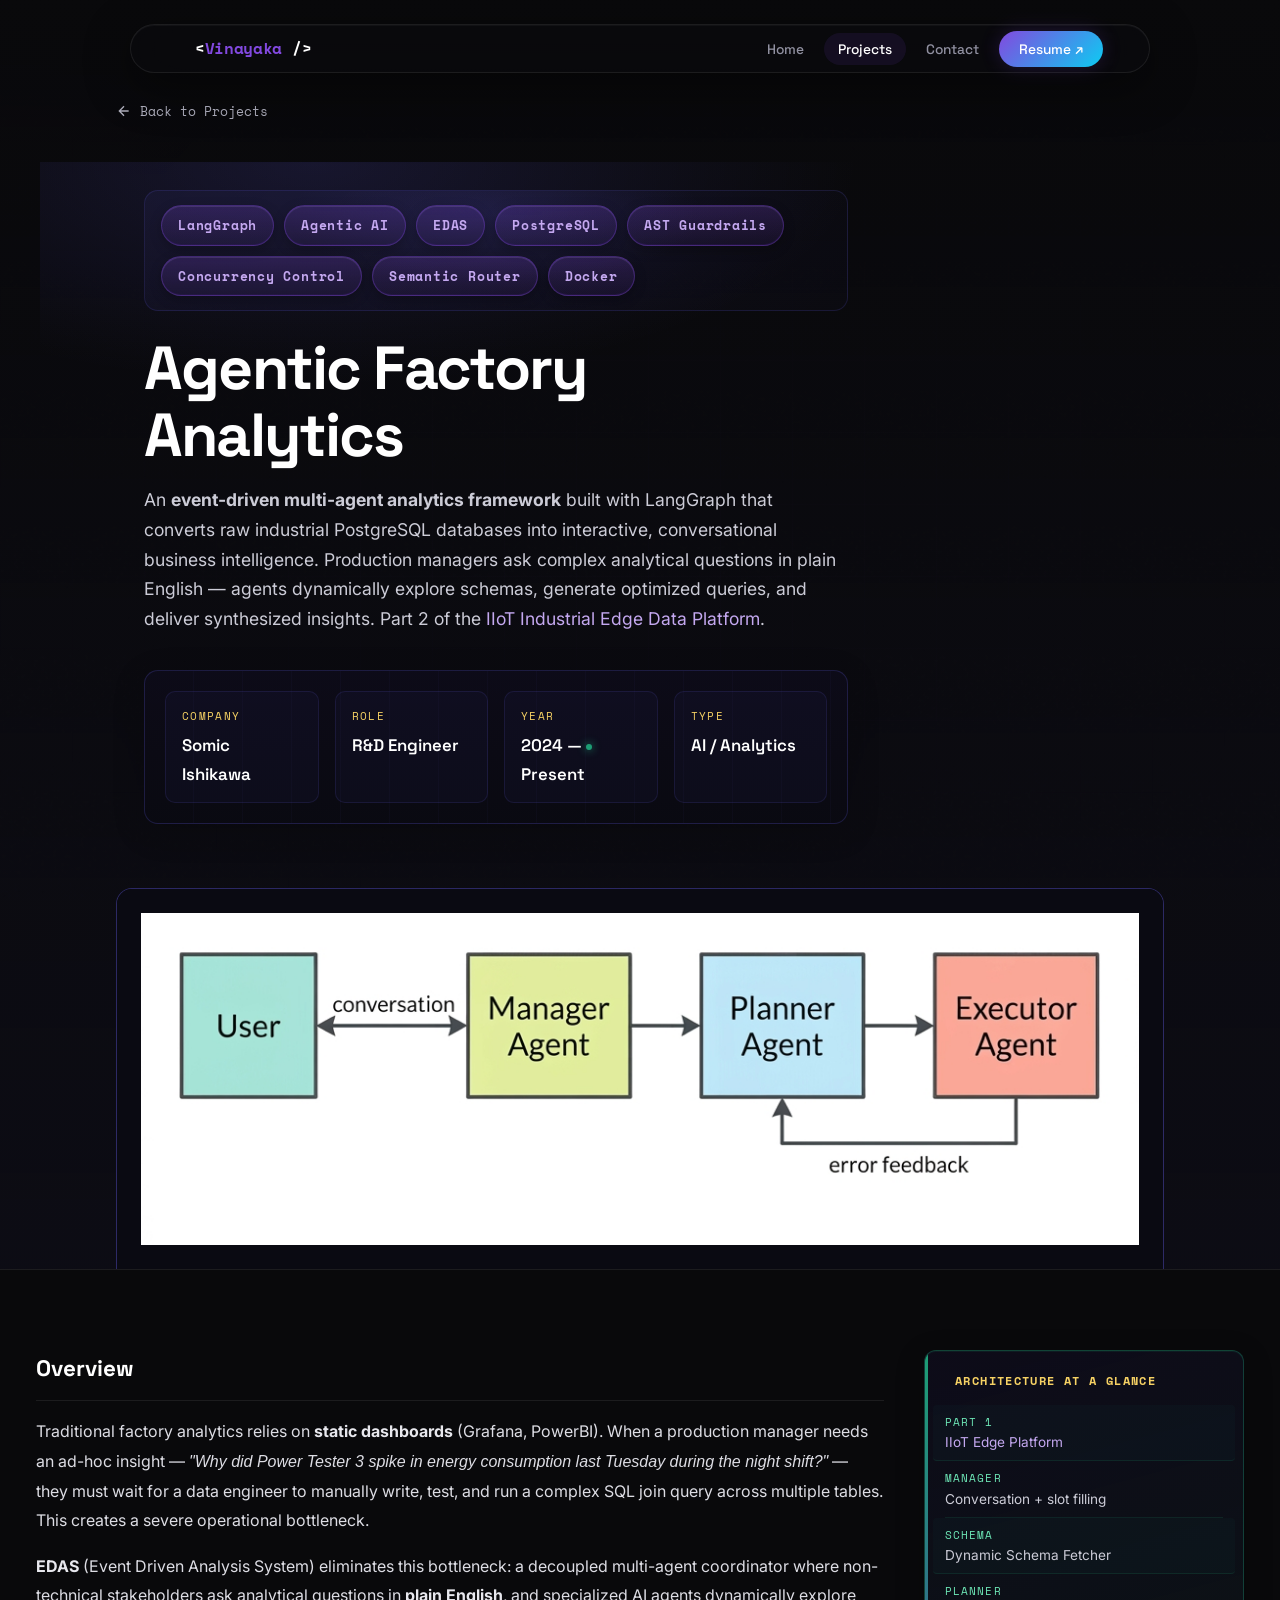
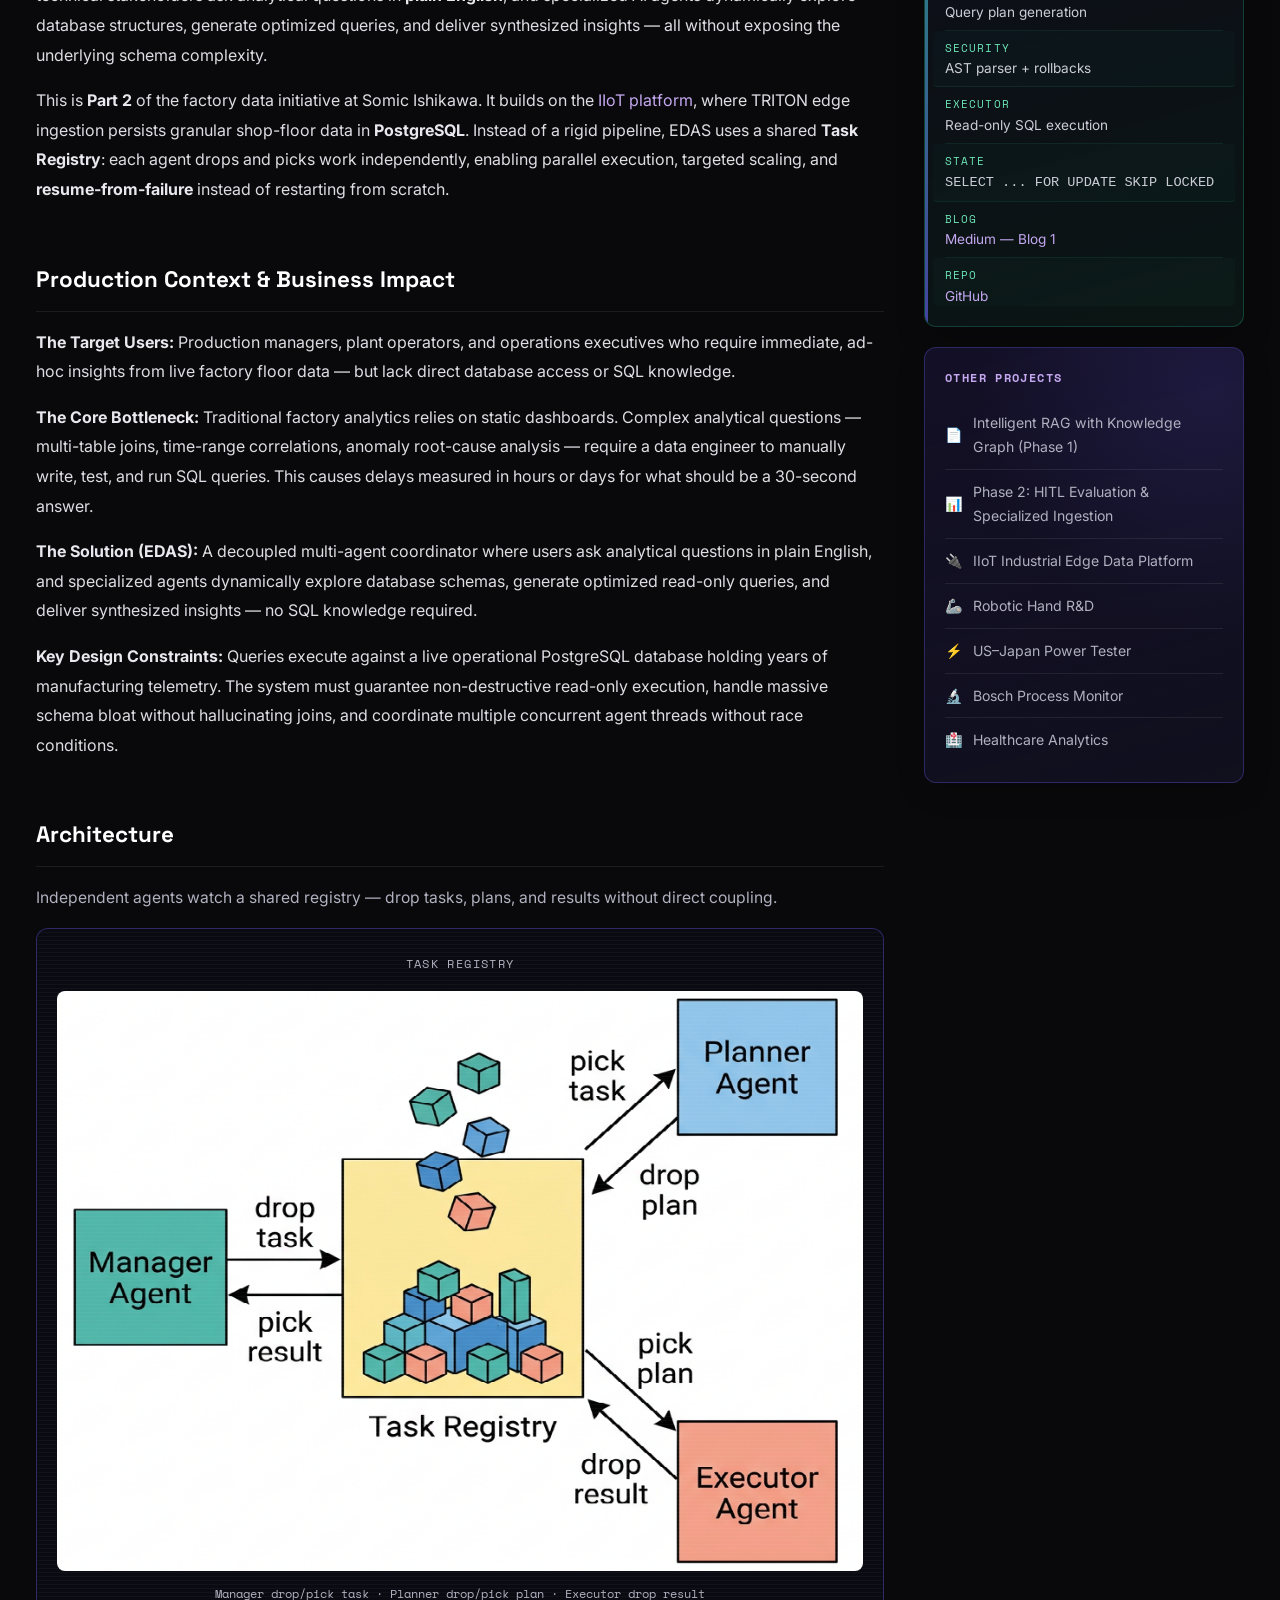
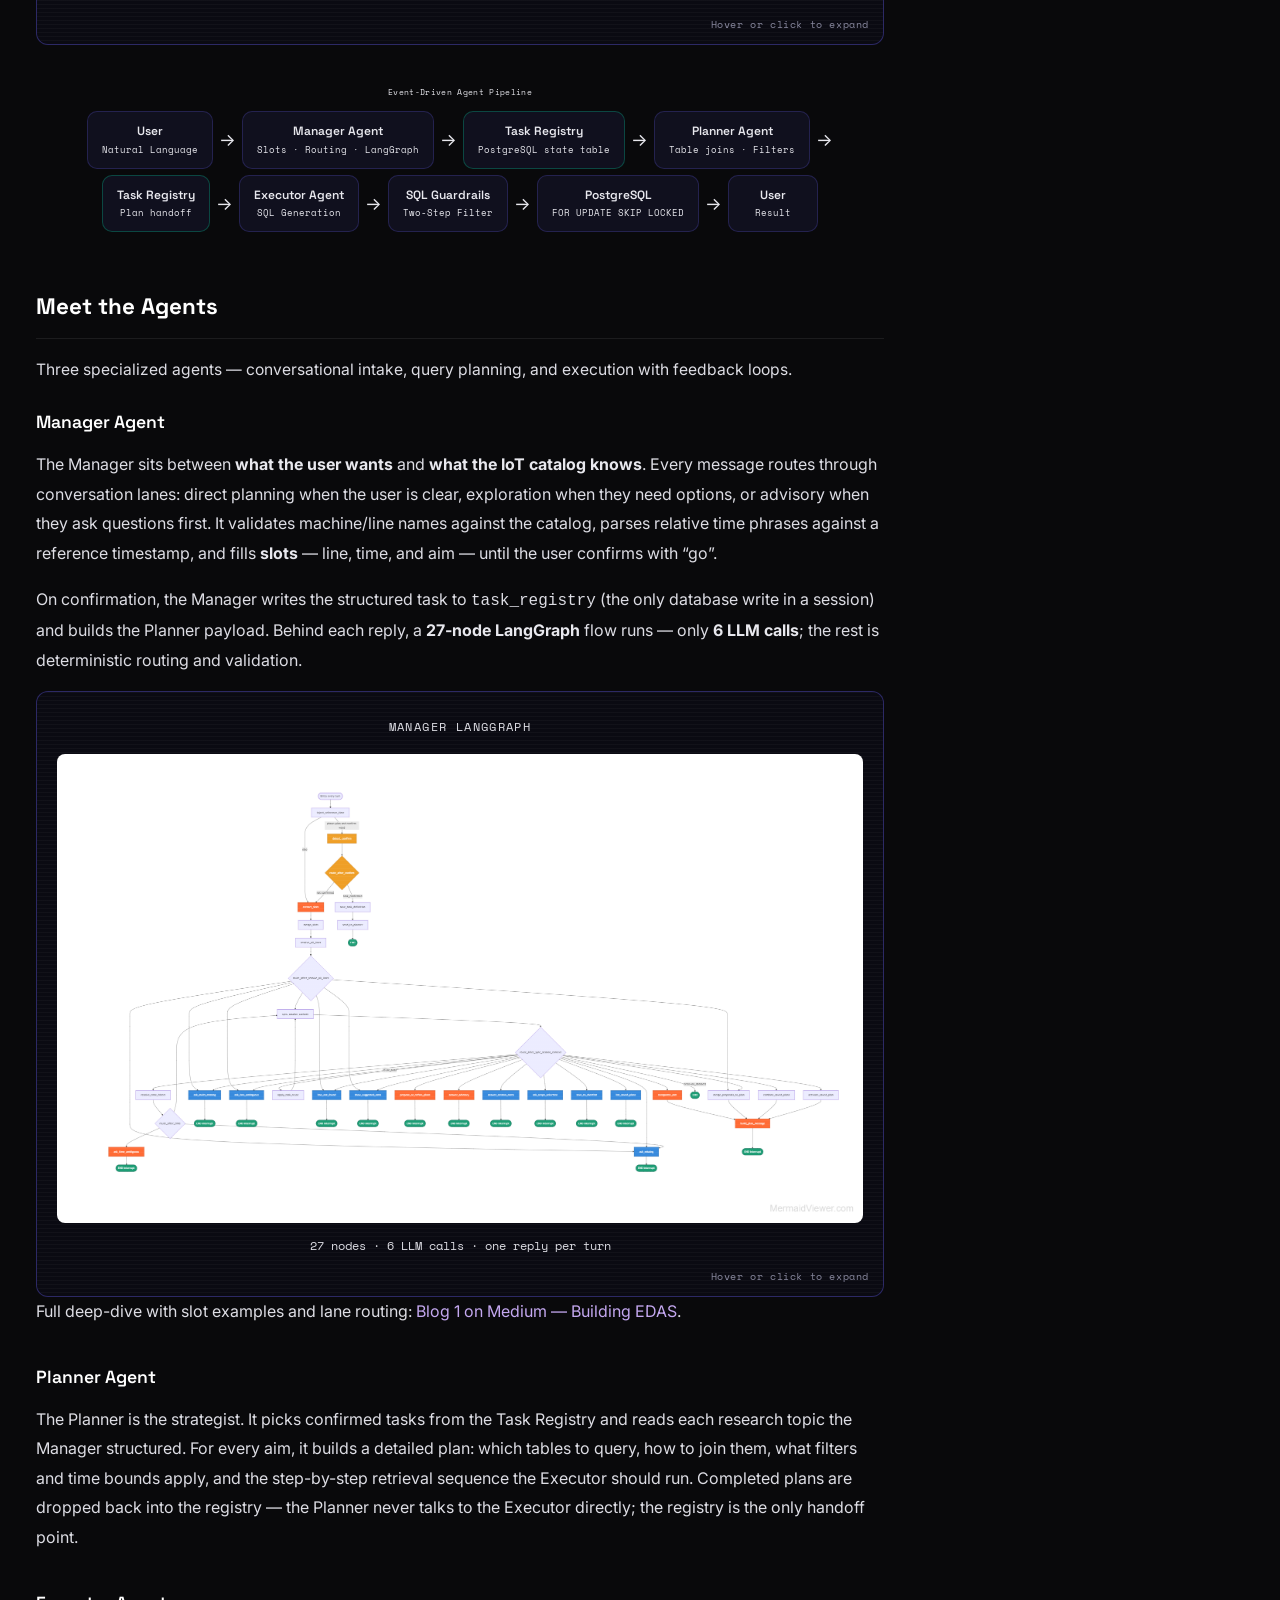
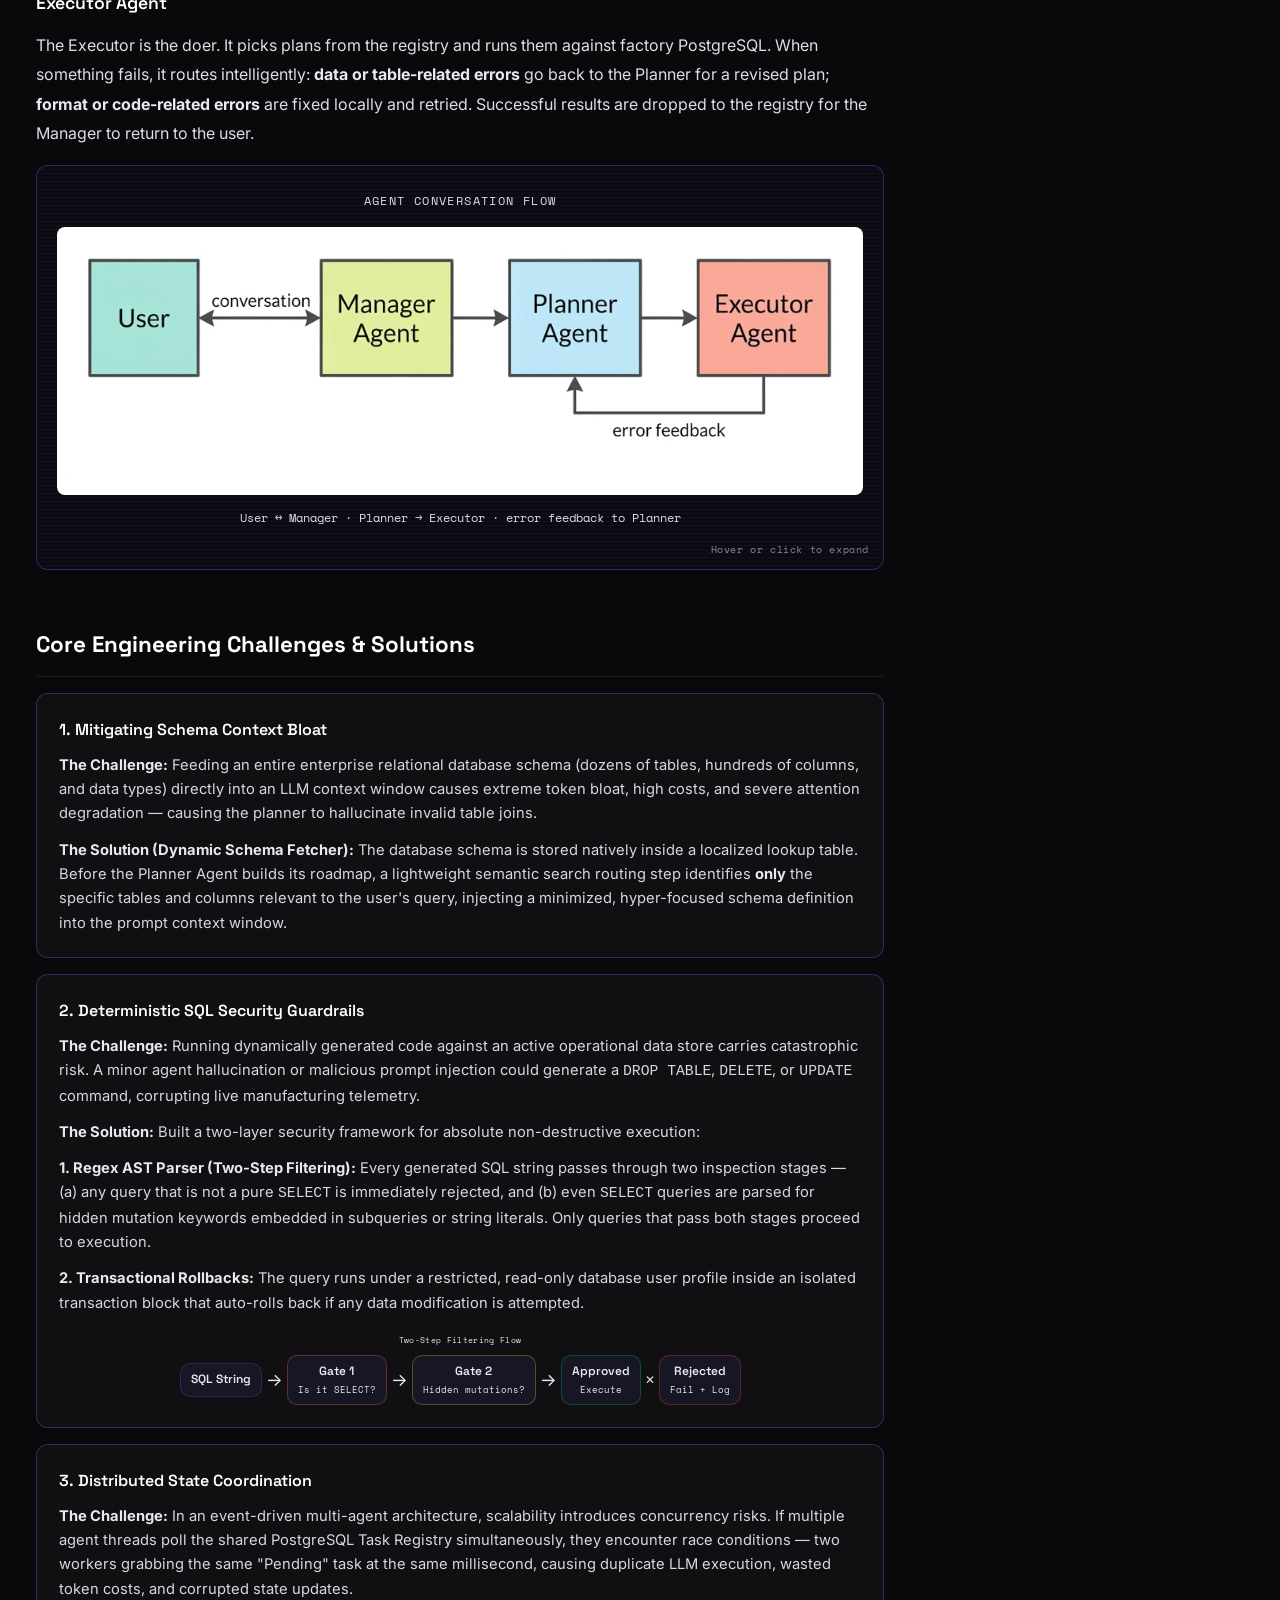
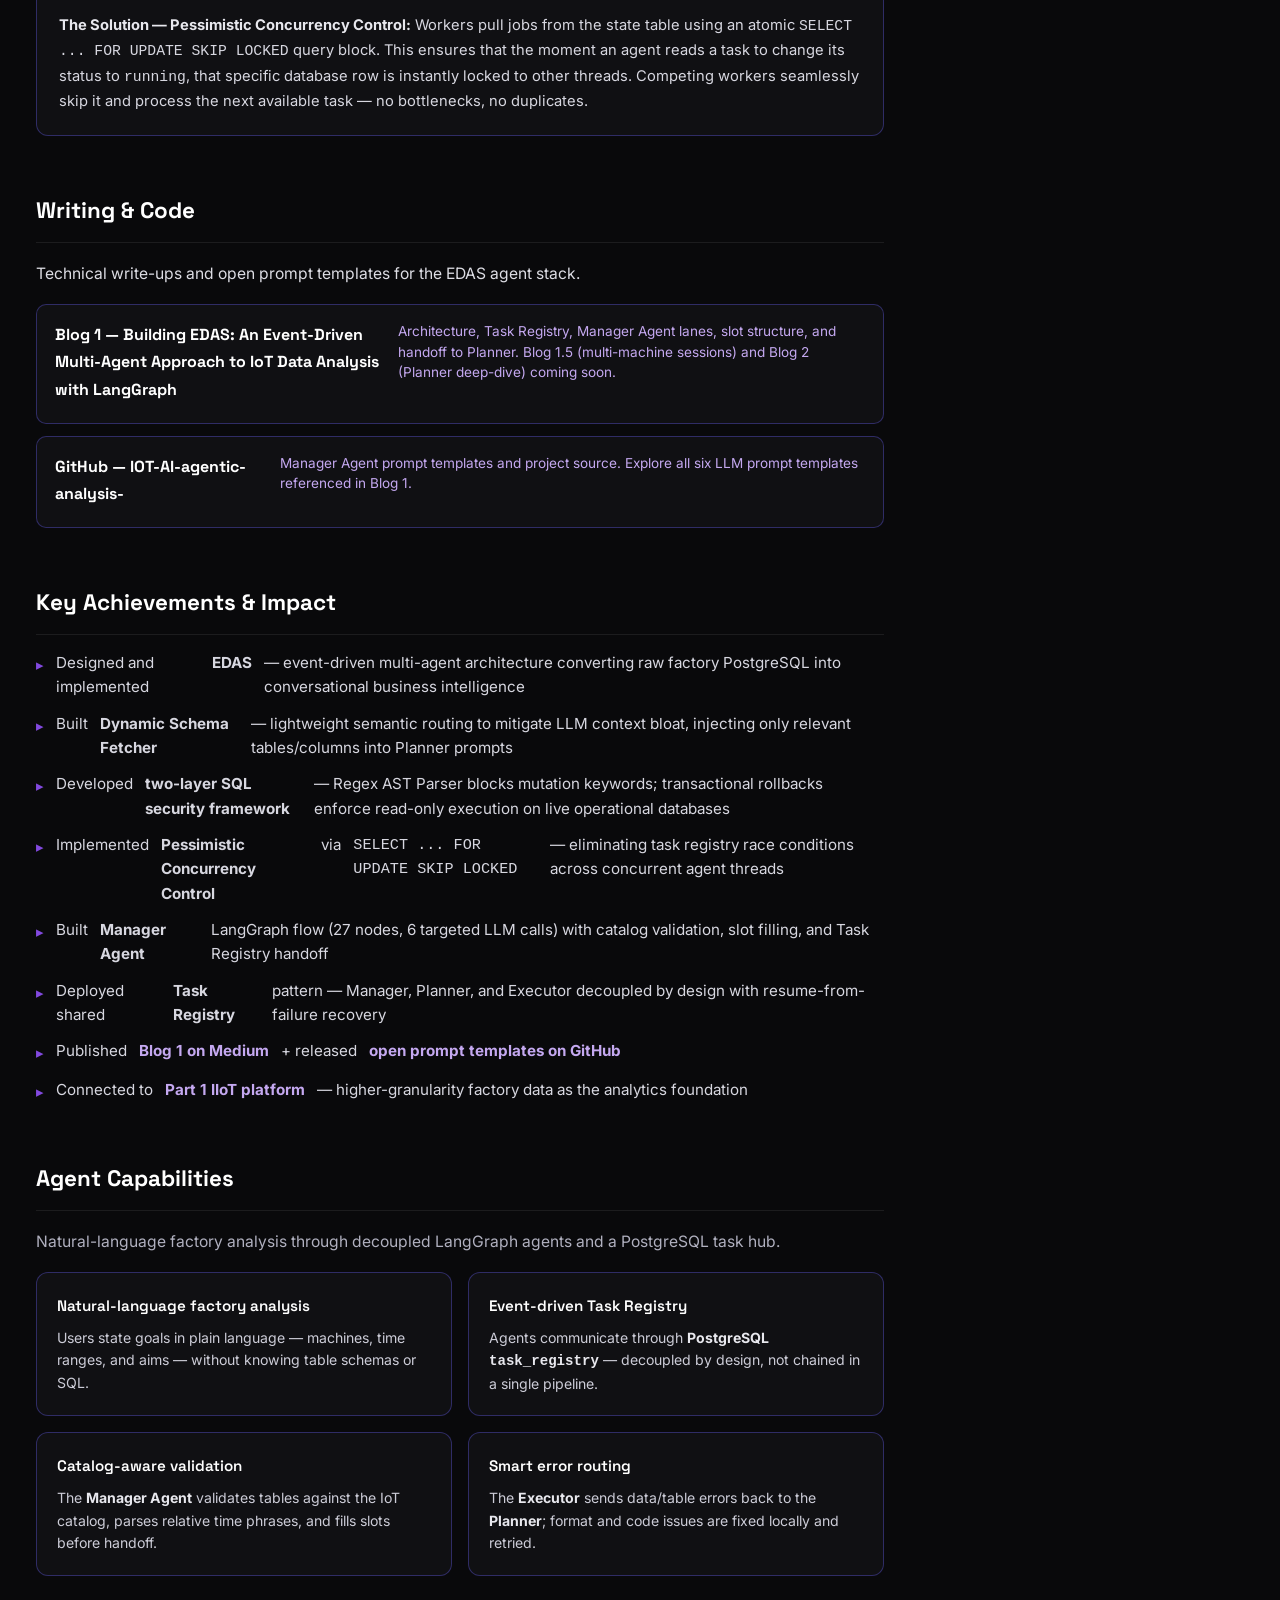
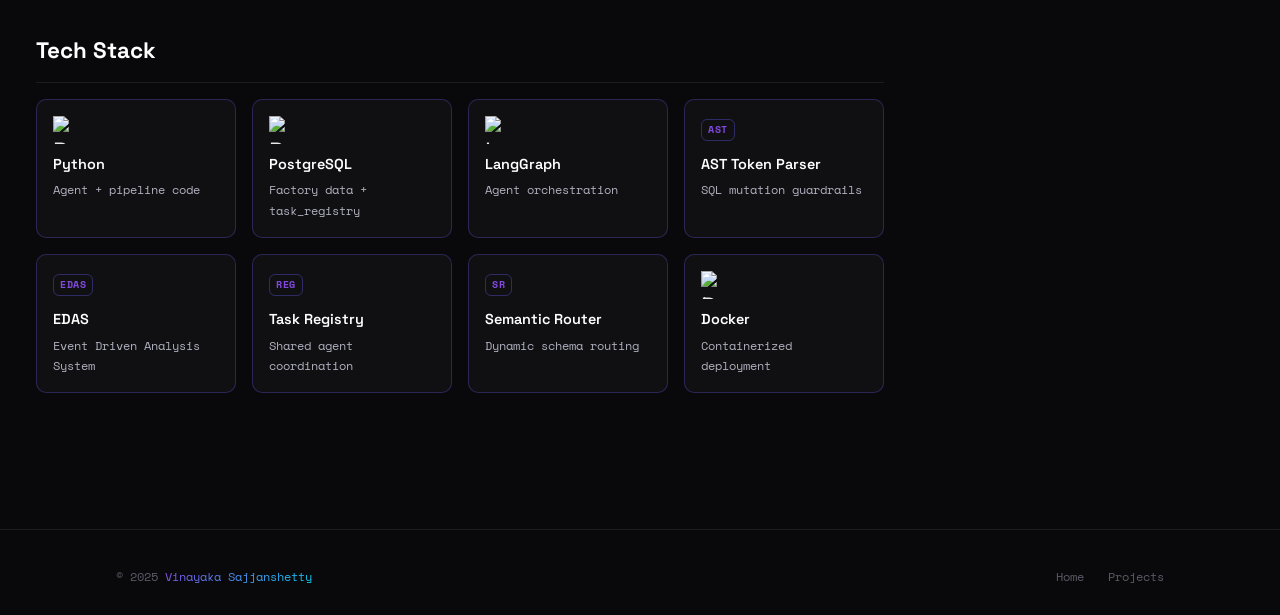
==== commit 7ed9915c: "addd some bottlenecks problem to the edas project" ====
--- a/projects/agentic-factory-analytics/index.html
+++ b/projects/agentic-factory-analytics/index.html
@@ -74,6 +74,27 @@
             <p class="diagram-caption">Manager drop/pick task · Planner drop/pick plan · Executor drop result</p>
           </div>
         </div>
+
+        <div class="arch-flow-label" style="margin-top:40px;margin-bottom:12px">Event-Driven Agent Pipeline</div>
+        <div class="arch-flow-row">
+          <div class="arch-flow-node"><span class="node-title">User</span><span class="node-sub">Natural Language</span></div>
+          <span class="arch-flow-arrow">→</span>
+          <div class="arch-flow-node"><span class="node-title">Manager Agent</span><span class="node-sub">Slots · Routing · LangGraph</span></div>
+          <span class="arch-flow-arrow">→</span>
+          <div class="arch-flow-node" style="border-color:rgba(0,200,150,0.3)"><span class="node-title">Task Registry</span><span class="node-sub">PostgreSQL state table</span></div>
+          <span class="arch-flow-arrow">→</span>
+          <div class="arch-flow-node"><span class="node-title">Planner Agent</span><span class="node-sub">Table joins · Filters</span></div>
+          <span class="arch-flow-arrow">→</span>
+          <div class="arch-flow-node" style="border-color:rgba(0,200,150,0.3)"><span class="node-title">Task Registry</span><span class="node-sub">Plan handoff</span></div>
+          <span class="arch-flow-arrow">→</span>
+          <div class="arch-flow-node"><span class="node-title">Executor Agent</span><span class="node-sub">SQL Generation</span></div>
+          <span class="arch-flow-arrow">→</span>
+          <div class="arch-flow-node"><span class="node-title">SQL Guardrails</span><span class="node-sub">Two-Step Filter</span></div>
+          <span class="arch-flow-arrow">→</span>
+          <div class="arch-flow-node"><span class="node-title">PostgreSQL</span><span class="node-sub">FOR UPDATE SKIP LOCKED</span></div>
+          <span class="arch-flow-arrow">→</span>
+          <div class="arch-flow-node"><span class="node-title">User</span><span class="node-sub">Result</span></div>
+        </div>
       </div>
 
       <div class="content-block reveal content-prose">
@@ -120,8 +141,20 @@
             <h3>2. Deterministic SQL Security Guardrails</h3>
             <p><strong>The Challenge:</strong> Running dynamically generated code against an active operational data store carries catastrophic risk. A minor agent hallucination or malicious prompt injection could generate a <code>DROP TABLE</code>, <code>DELETE</code>, or <code>UPDATE</code> command, corrupting live manufacturing telemetry.</p>
             <p><strong>The Solution:</strong> Built a two-layer security framework for absolute non-destructive execution:</p>
-            <p><strong>1. Regex AST Parser:</strong> Every string generated by the Executor Agent passes through a strict inspection layer that blocks any query containing mutation keywords or non-<code>SELECT</code> statements.</p>
+            <p><strong>1. Regex AST Parser (Two-Step Filtering):</strong> Every generated SQL string passes through two inspection stages — (a) any query that is not a pure <code>SELECT</code> is immediately rejected, and (b) even <code>SELECT</code> queries are parsed for hidden mutation keywords embedded in subqueries or string literals. Only queries that pass both stages proceed to execution.</p>
             <p><strong>2. Transactional Rollbacks:</strong> The query runs under a restricted, read-only database user profile inside an isolated transaction block that auto-rolls back if any data modification is attempted.</p>
+            <div class="arch-flow-label" style="margin-top:18px;margin-bottom:8px">Two-Step Filtering Flow</div>
+            <div class="arch-flow-row" style="gap:4px">
+              <div class="arch-flow-node" style="padding:8px 10px;min-width:60px"><span class="node-title">SQL String</span></div>
+              <span class="arch-flow-arrow">→</span>
+              <div class="arch-flow-node" style="padding:8px 10px;min-width:50px;border-color:rgba(255,100,100,0.3)"><span class="node-title">Gate 1</span><span class="node-sub">Is it SELECT?</span></div>
+              <span class="arch-flow-arrow">→</span>
+              <div class="arch-flow-node" style="padding:8px 10px;min-width:50px;border-color:rgba(255,200,50,0.3)"><span class="node-title">Gate 2</span><span class="node-sub">Hidden mutations?</span></div>
+              <span class="arch-flow-arrow">→</span>
+              <div class="arch-flow-node" style="padding:8px 10px;min-width:60px;border-color:rgba(0,200,100,0.3)"><span class="node-title">Approved</span><span class="node-sub">Execute</span></div>
+              <span class="arch-flow-arrow" style="font-size:0.75rem">✕</span>
+              <div class="arch-flow-node" style="padding:8px 10px;min-width:60px;border-color:rgba(255,60,60,0.3)"><span class="node-title">Rejected</span><span class="node-sub">Fail + Log</span></div>
+            </div>
           </div>
           <div class="challenge-card reveal" style="--i:2">
             <h3>3. Distributed State Coordination</h3>
--- a/projects/agentic-factory-analytics/project.css
+++ b/projects/agentic-factory-analytics/project.css
@@ -110,6 +110,38 @@
 .ingestion-table td:first-child { font-family: var(--font-mono); font-weight: 600; color: var(--text); }
 .ingestion-table tbody tr:hover td { background: rgba(108,99,255,0.04); }
 
+
+/* Inline flow diagram */
+.arch-flow-row {
+  display: flex; align-items: center; justify-content: center;
+  gap: 6px; flex-wrap: wrap; width: 100%;
+}
+.arch-flow-node {
+  display: flex; flex-direction: column; align-items: center; gap: 4px;
+  background: rgba(108,99,255,0.08); border: 1px solid rgba(108,99,255,0.22);
+  border-radius: 10px; padding: 12px 14px; min-width: 90px; text-align: center;
+  flex-shrink: 0; transition: border-color 0.3s ease, box-shadow 0.3s ease;
+}
+.arch-flow-node:hover {
+  border-color: rgba(108,99,255,0.55);
+  box-shadow: 0 0 20px rgba(108,99,255,0.12);
+}
+.arch-flow-node .node-title {
+  font-family: var(--font-display); font-size: 0.75rem; font-weight: 600; color: var(--text);
+  line-height: 1.3;
+}
+.arch-flow-node .node-sub {
+  font-family: var(--font-mono); font-size: 0.58rem; color: var(--diag-label);
+  line-height: 1.3; white-space: nowrap;
+}
+.arch-flow-arrow {
+  font-size: 1.1rem; color: var(--diag-label); flex-shrink: 0;
+  line-height: 1; display: flex; align-items: center;
+}
+.arch-flow-label {
+  font-family: var(--font-mono); font-size: 0.52rem; color: var(--diag-label);
+  text-align: center; letter-spacing: 0.04em;
+}
 
 /* Diagram — PNG figures with expand */
 .diagram-label { font-family: var(--font-mono); font-size: 0.72rem; letter-spacing: 0.12em; text-transform: uppercase; color: hsl(45, 90%, 68%); margin: 0 0 10px; text-align: center; }
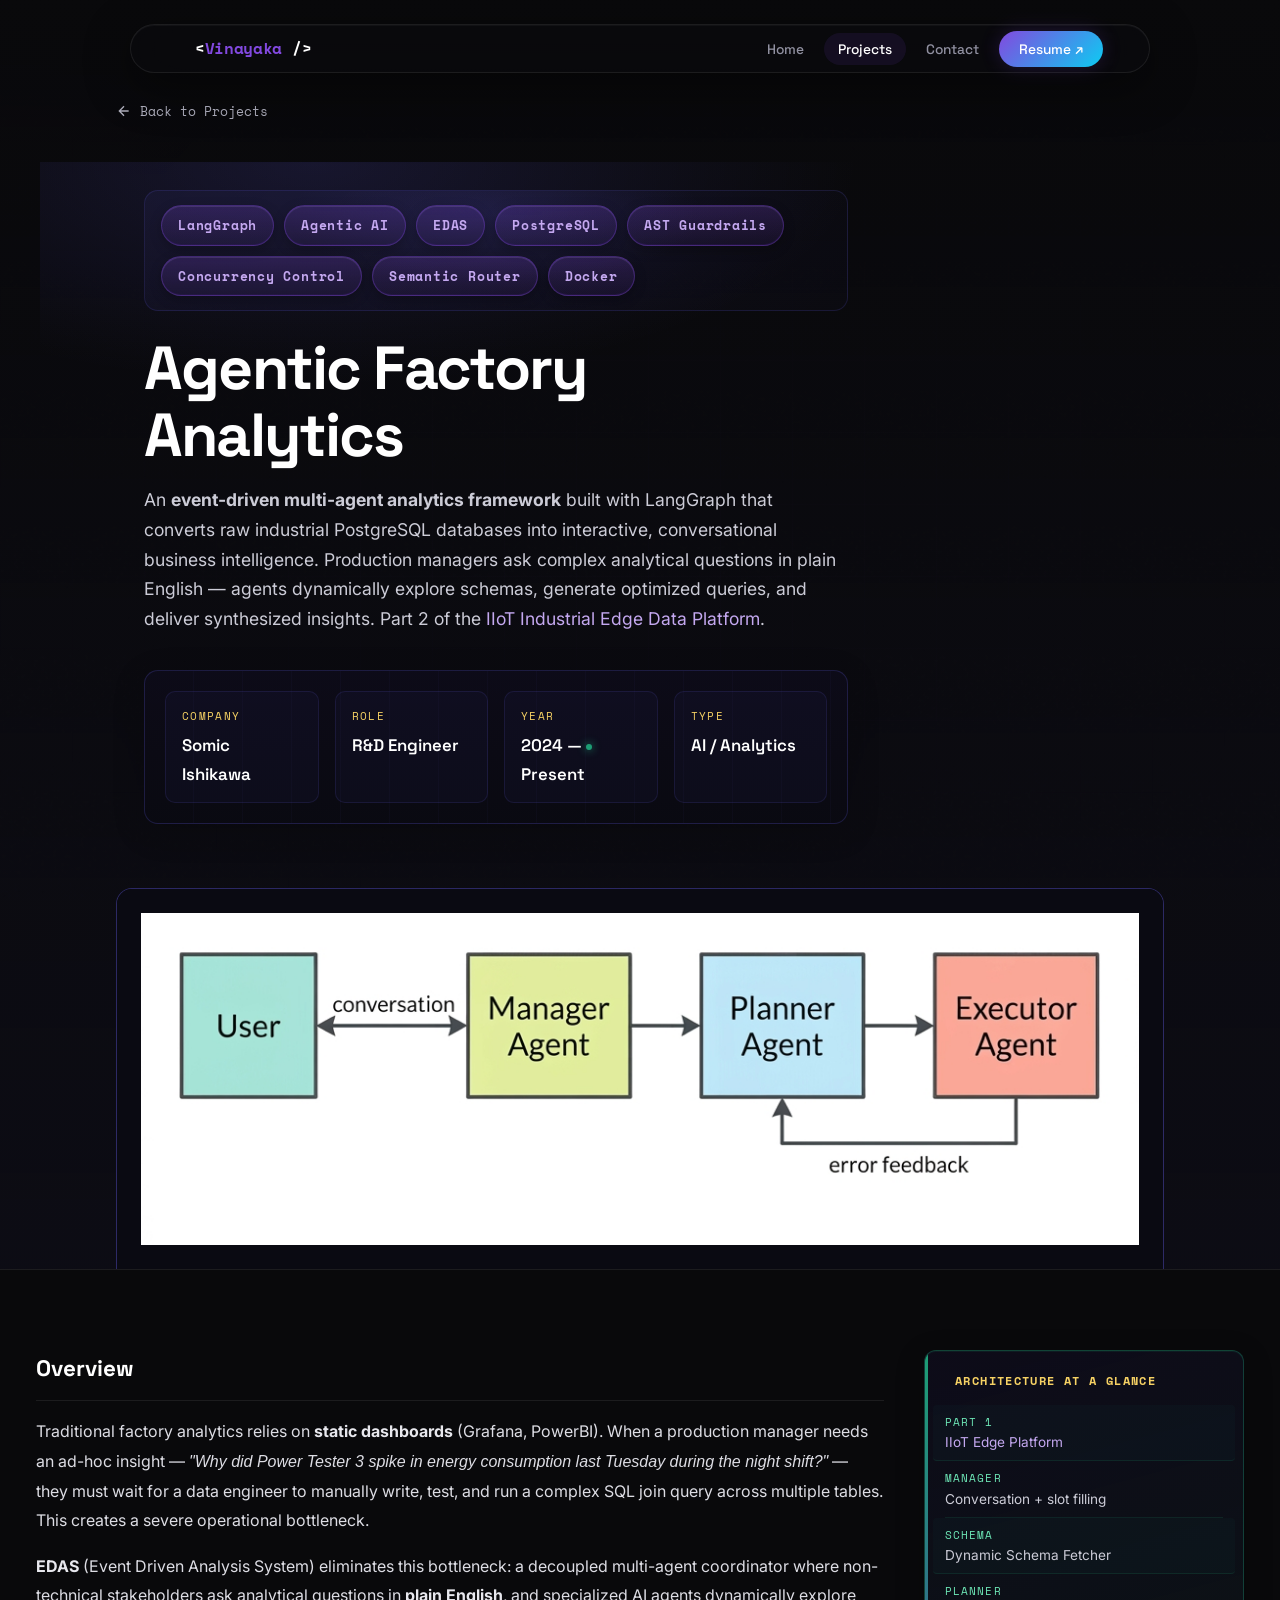
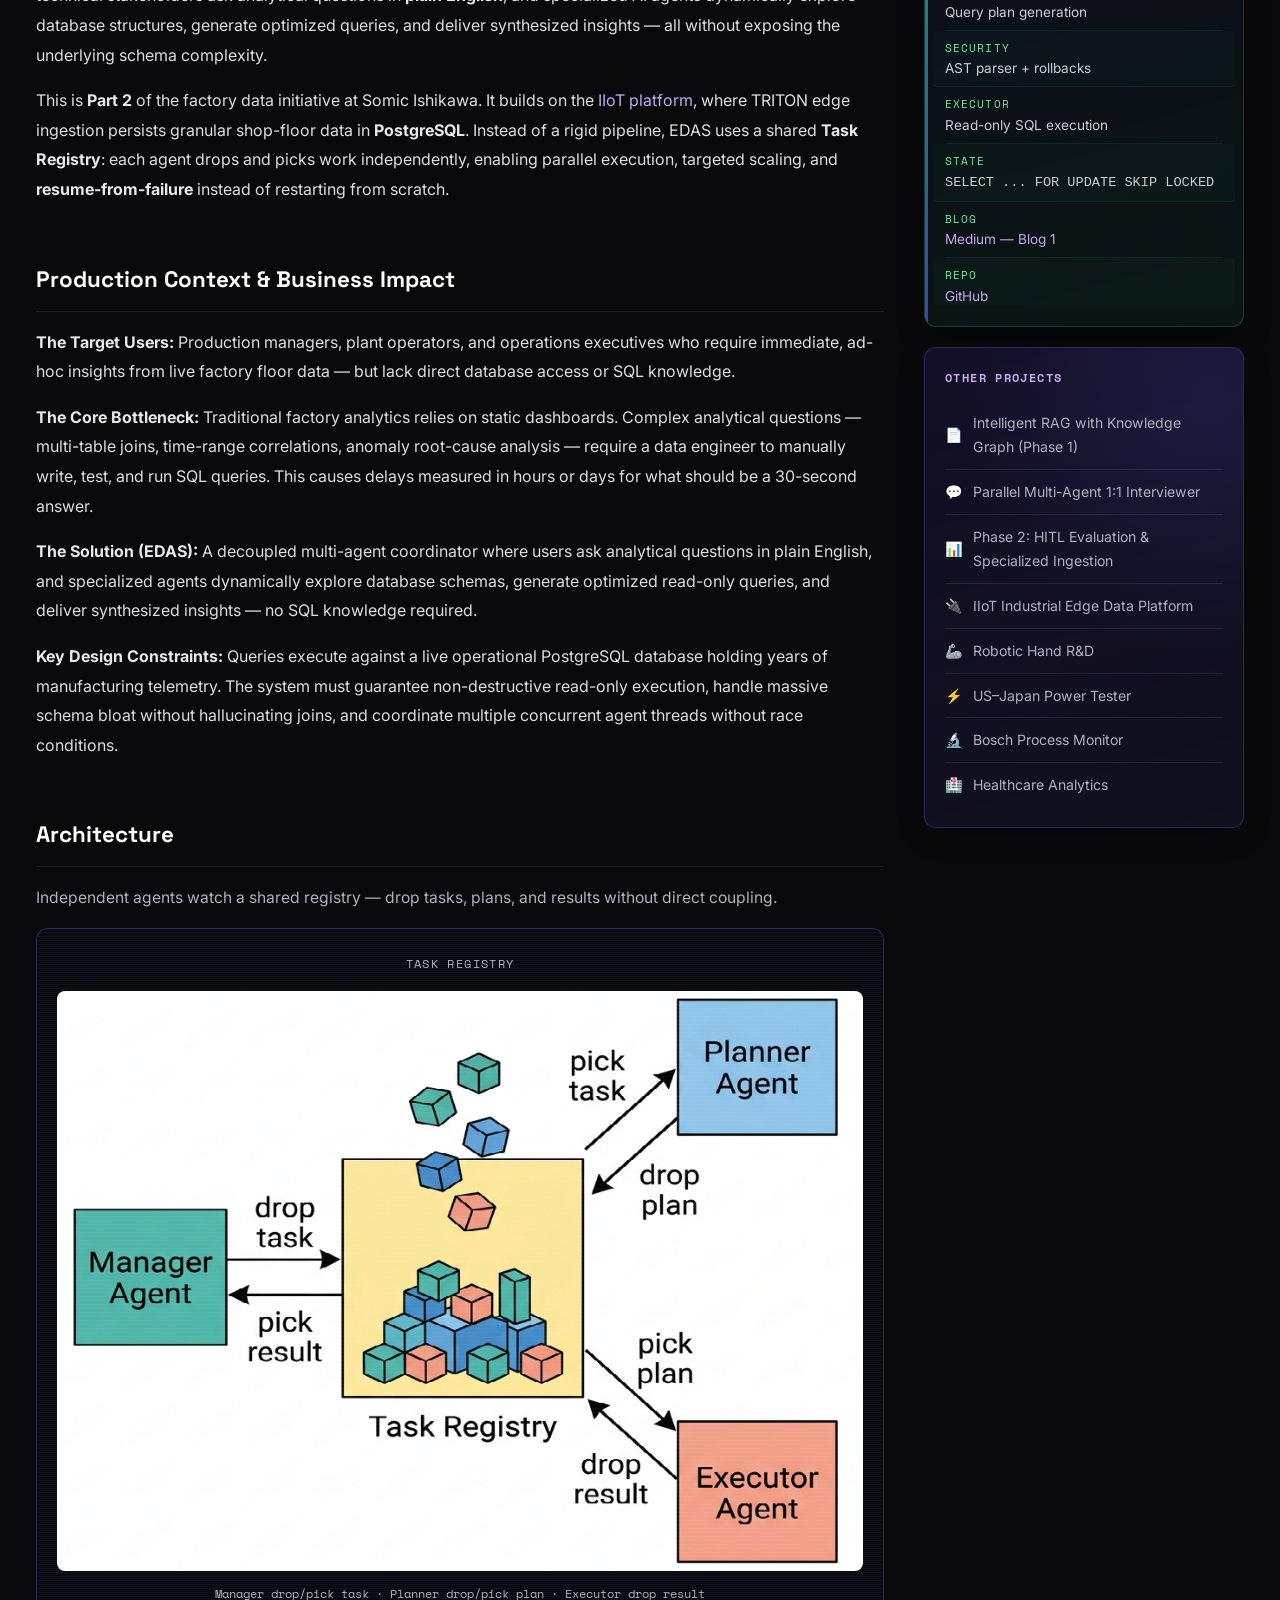
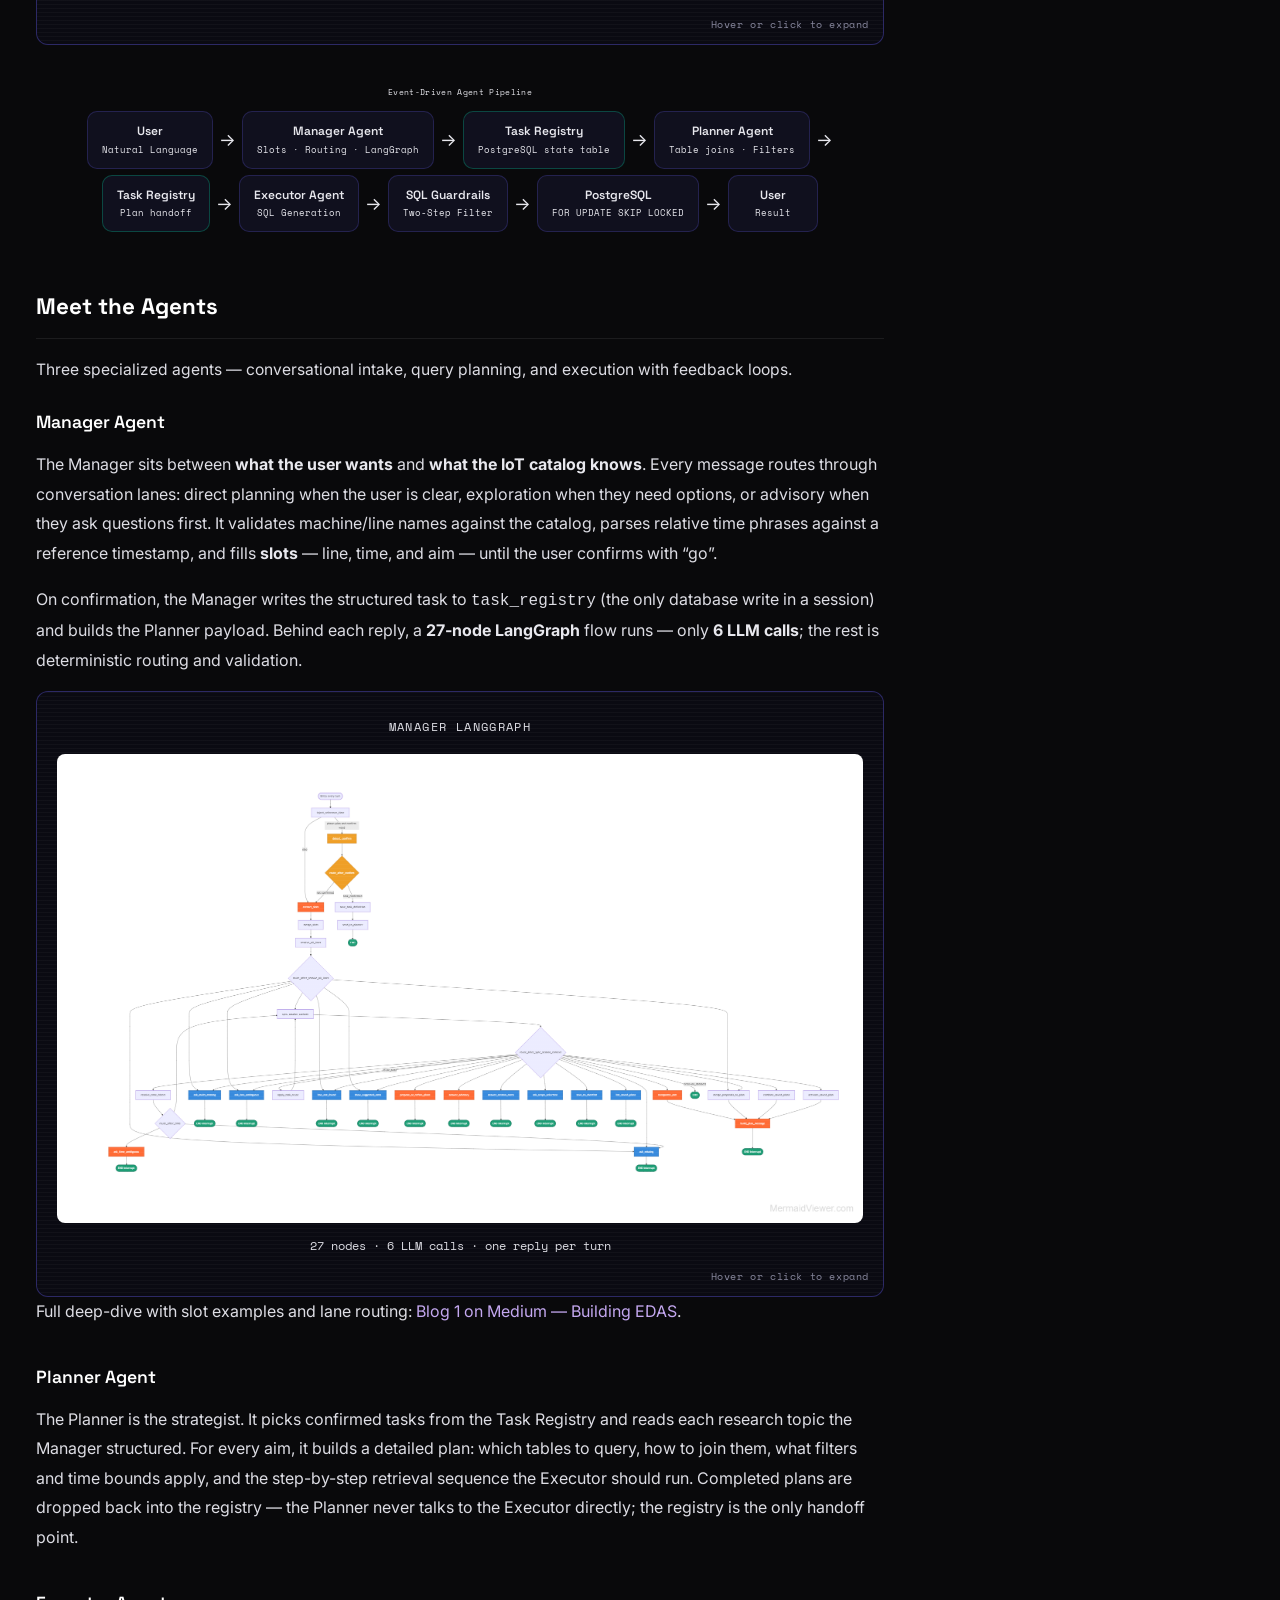
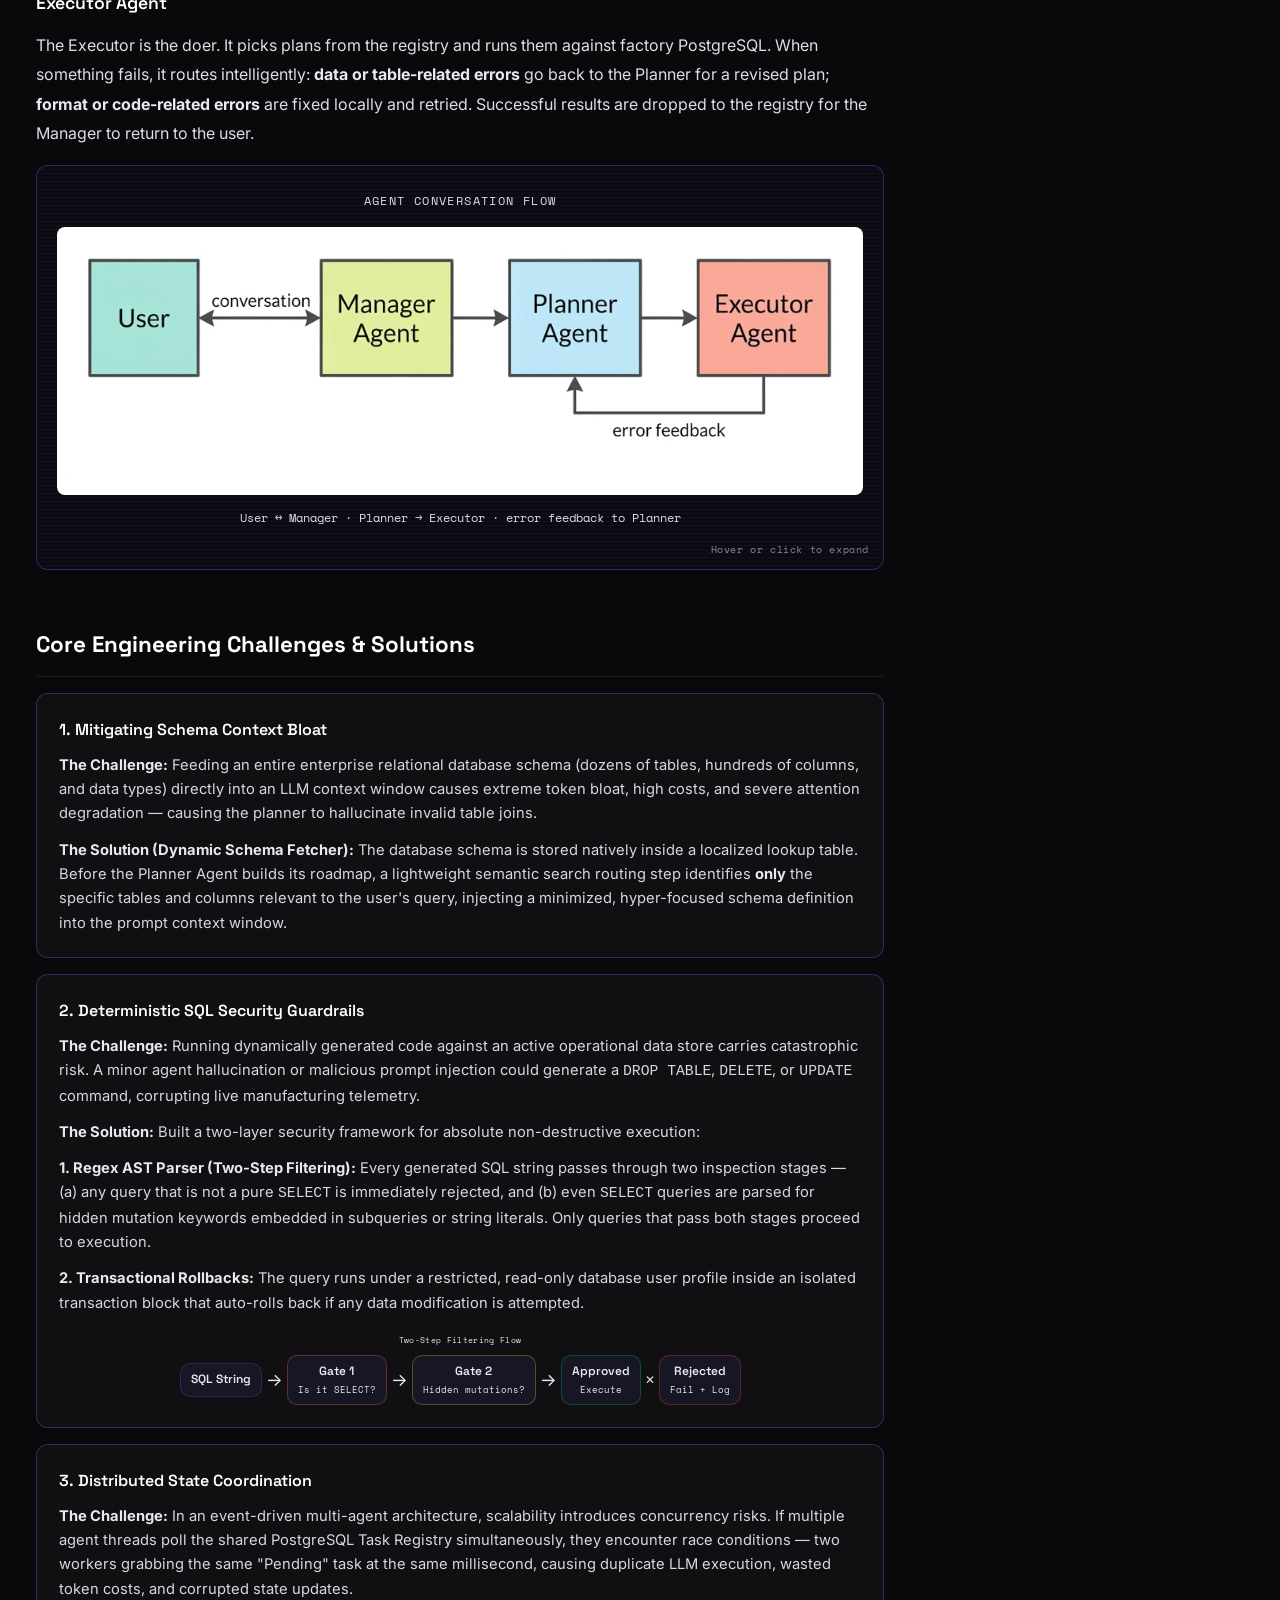
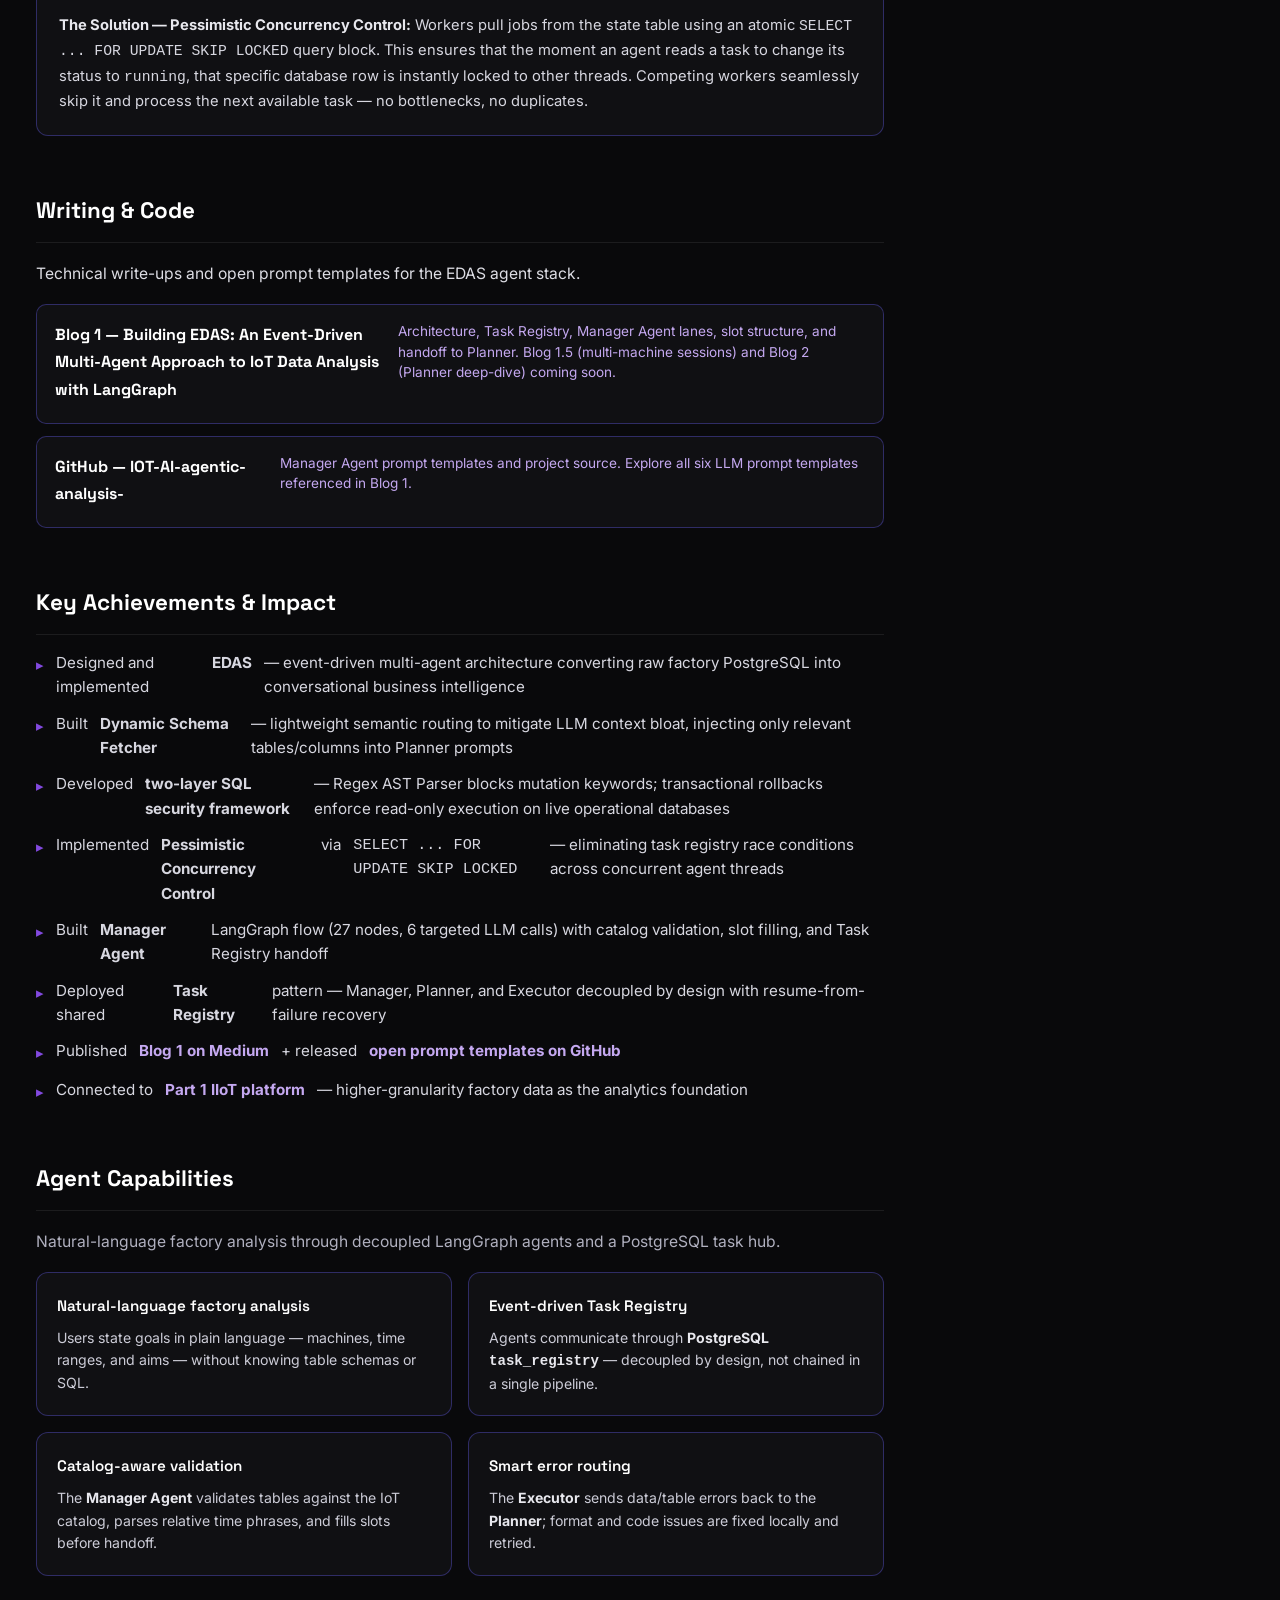
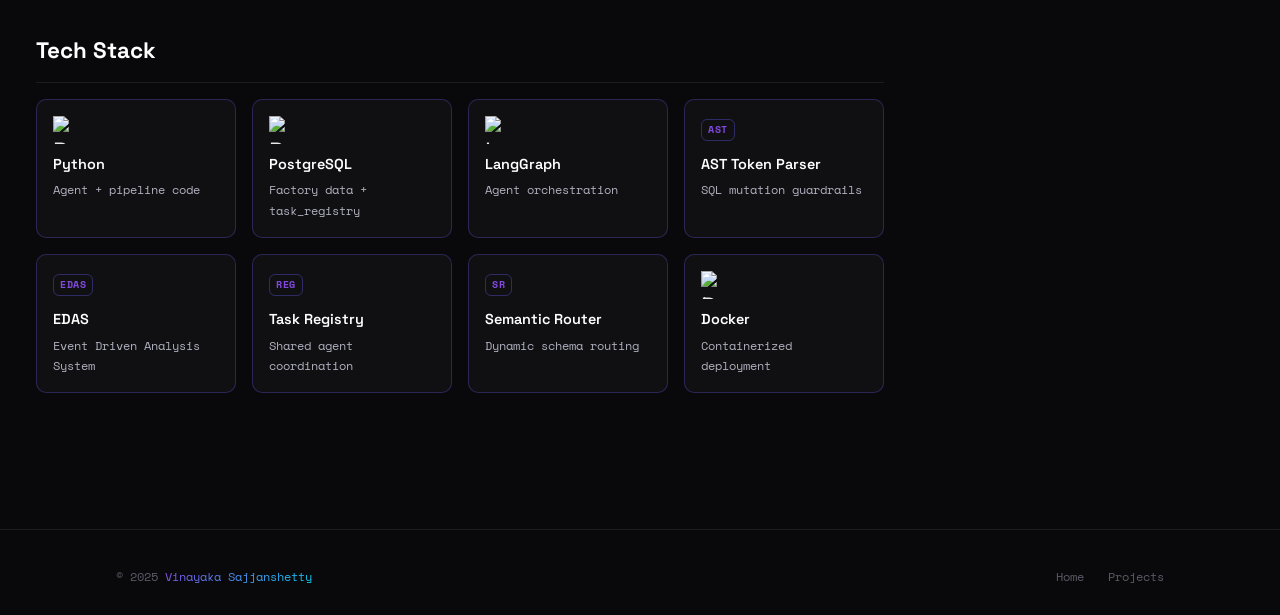
==== commit d5595fe8: "added the new project the 1-1 maanger agent project" ====
--- a/projects/agentic-factory-analytics/index.html
+++ b/projects/agentic-factory-analytics/index.html
@@ -306,6 +306,7 @@
       <div class="sidebar-card sidebar-card--projects reveal">
         <h4>Other Projects</h4>
         <a href="../somic-ai-agent/index.html" class="sidebar-proj-link"><span>📄</span> Intelligent RAG with Knowledge Graph (Phase 1)</a>
+        <a href="../multi-agent-interviewer/index.html" class="sidebar-proj-link"><span>💬</span> Parallel Multi-Agent 1:1 Interviewer</a>
         <a href="../somic-ai-agent-part-2/index.html" class="sidebar-proj-link"><span>📊</span> Phase 2: HITL Evaluation &amp; Specialized Ingestion</a>
         <a href="../opc-ua-transformation/index.html" class="sidebar-proj-link"><span>🔌</span> IIoT Industrial Edge Data Platform</a>
         <a href="../robotic-hand/index.html" class="sidebar-proj-link"><span>🦾</span> Robotic Hand R&amp;D</a>
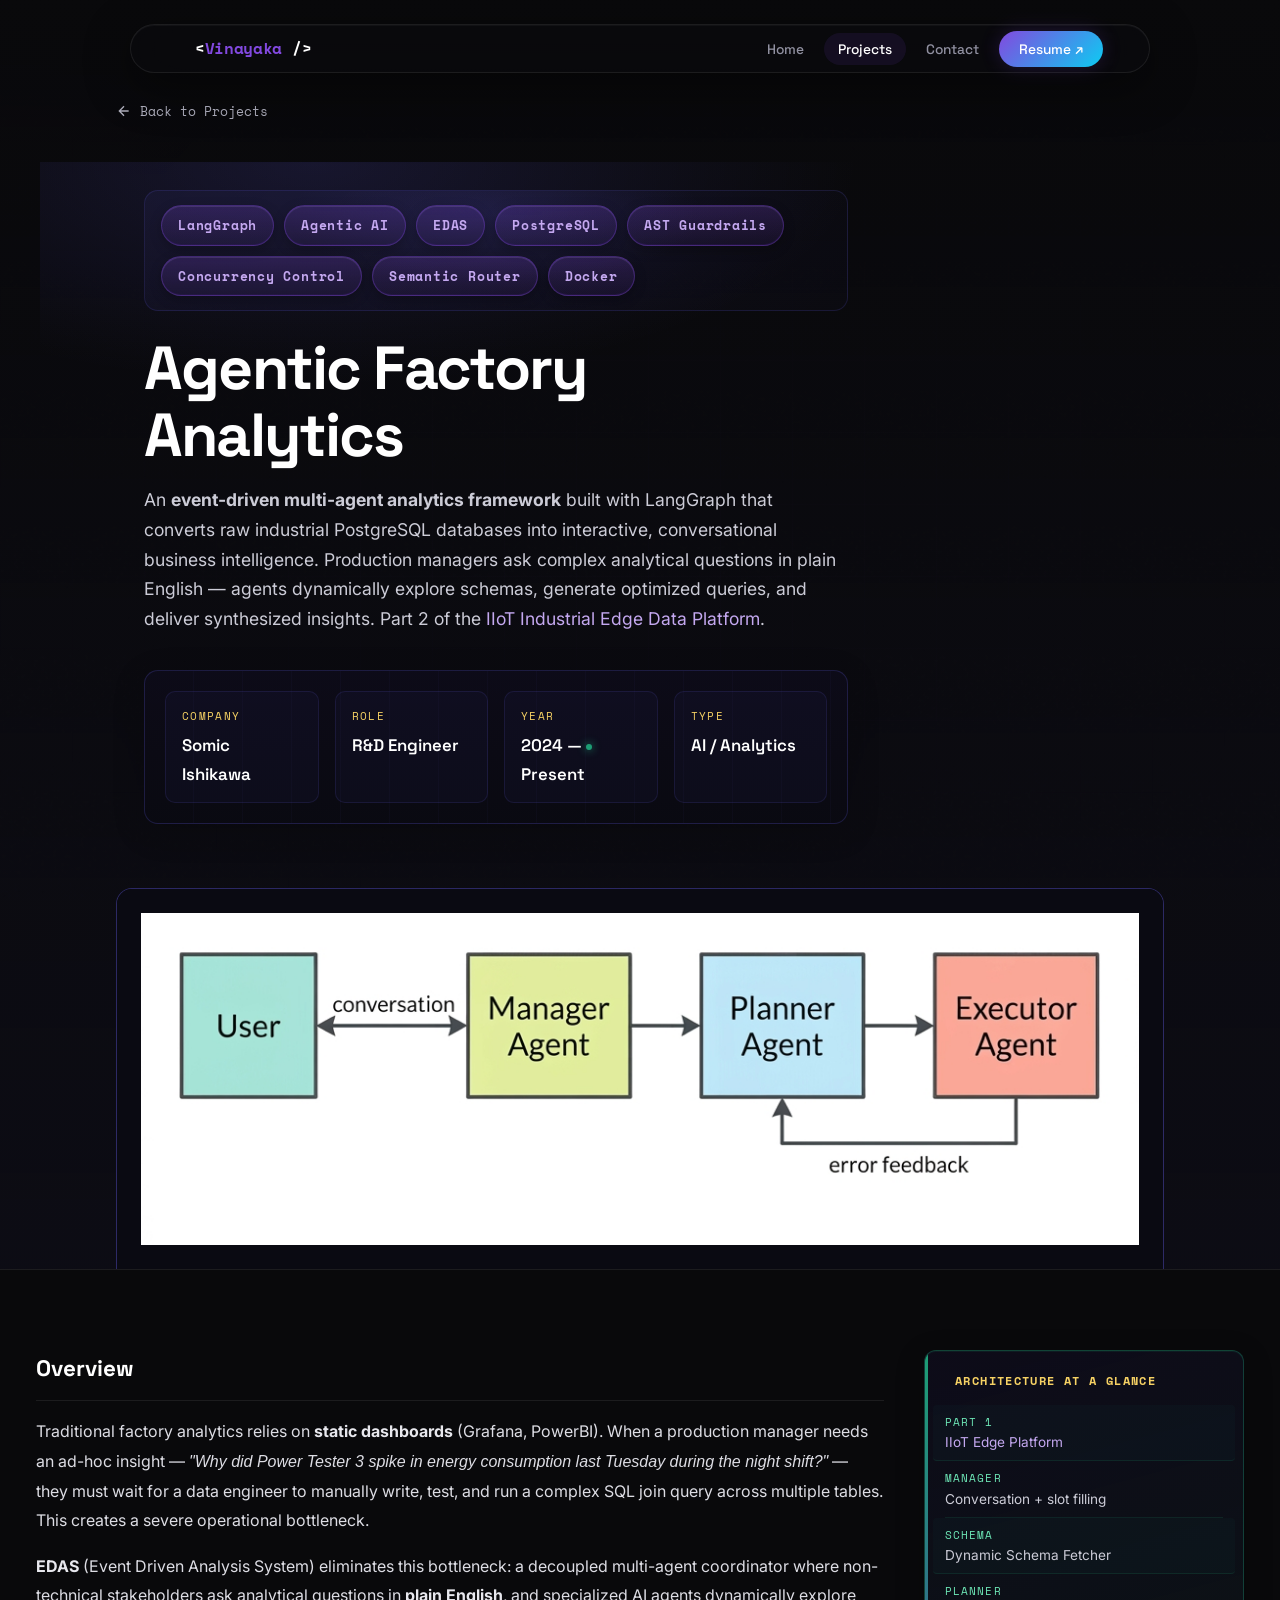
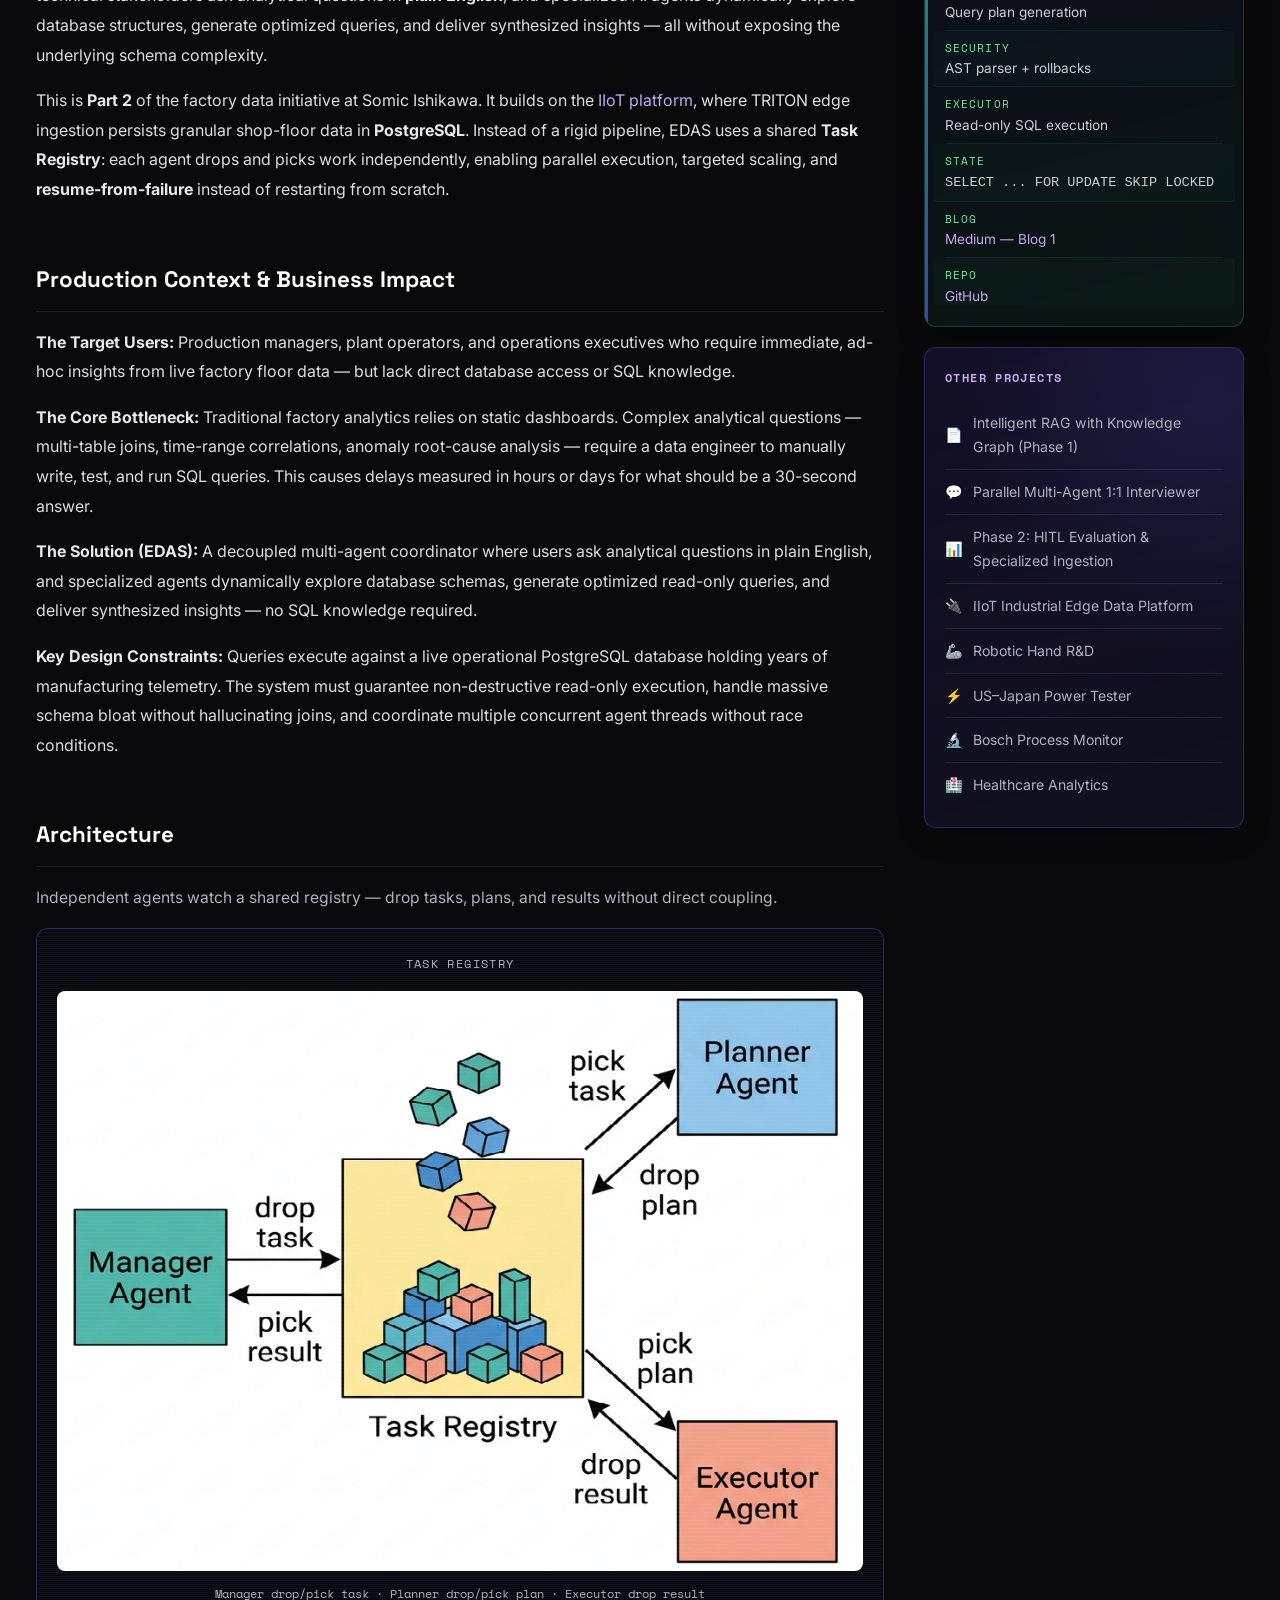
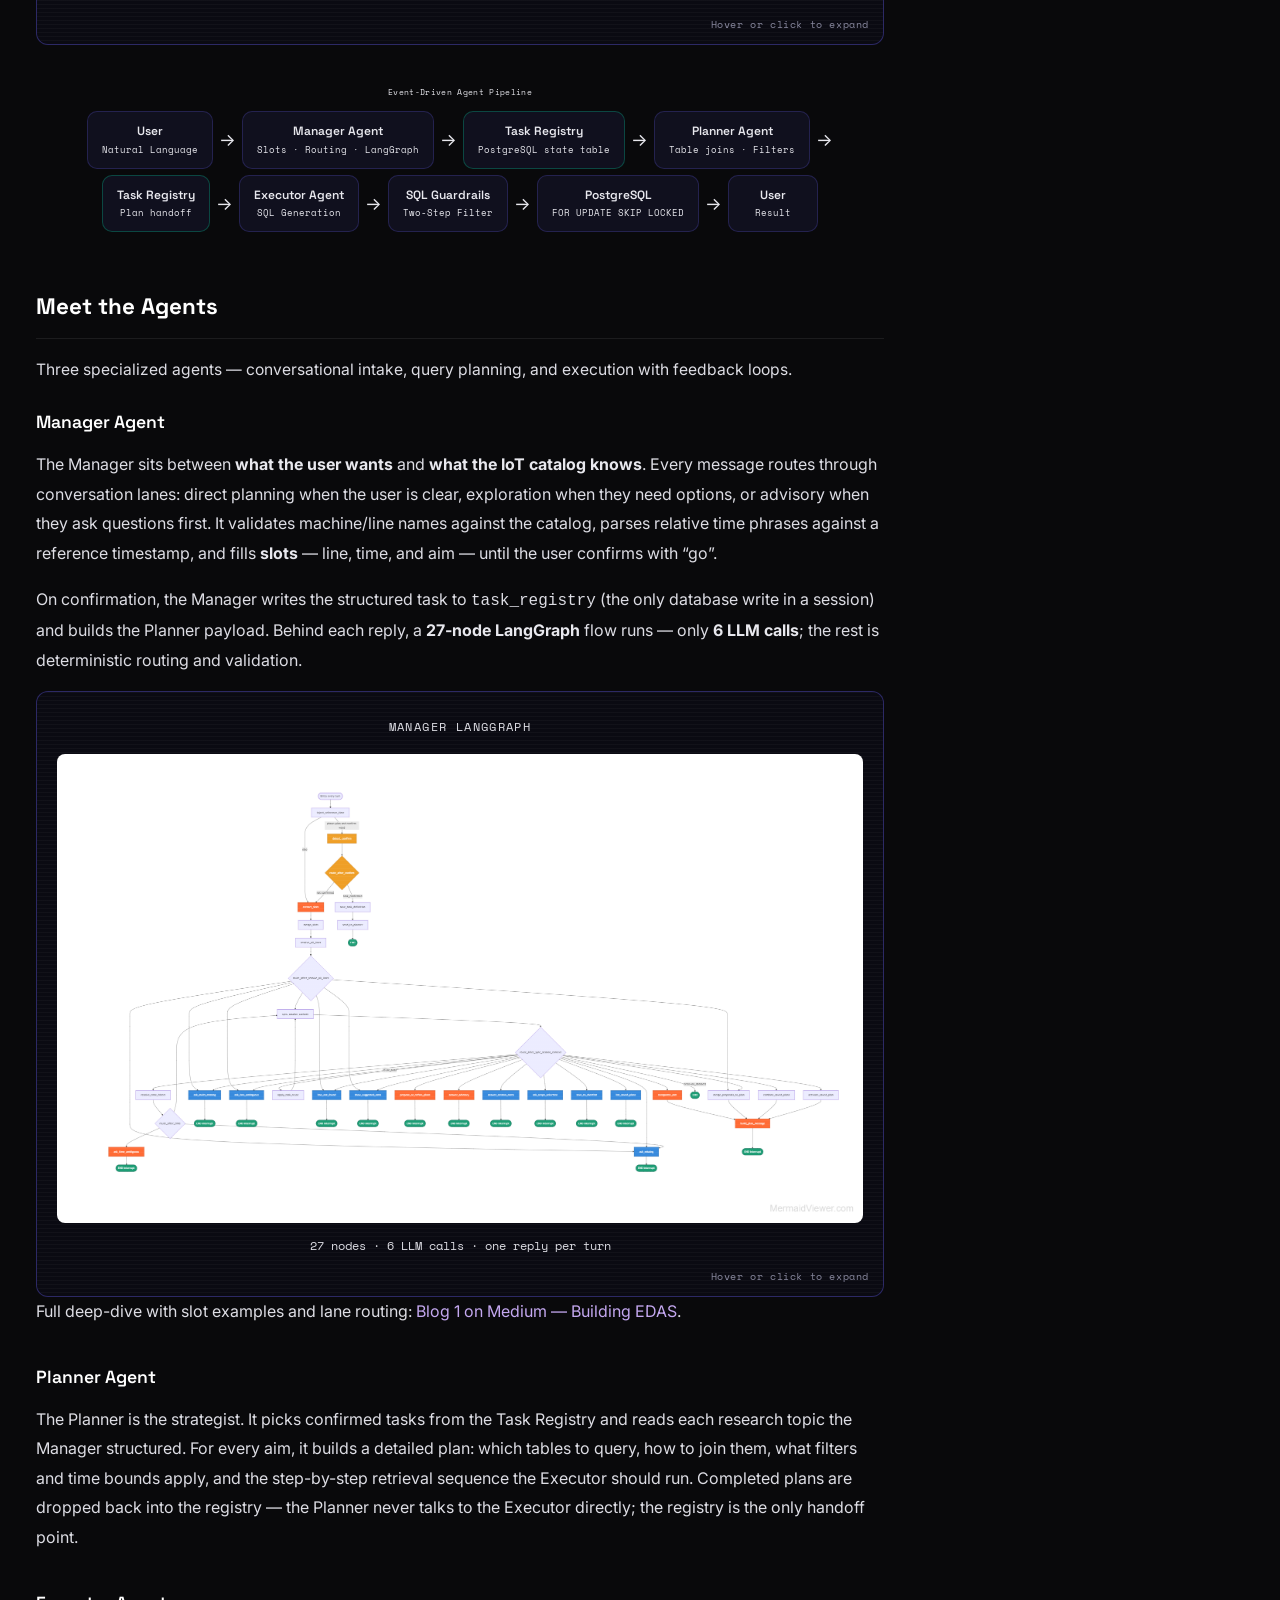
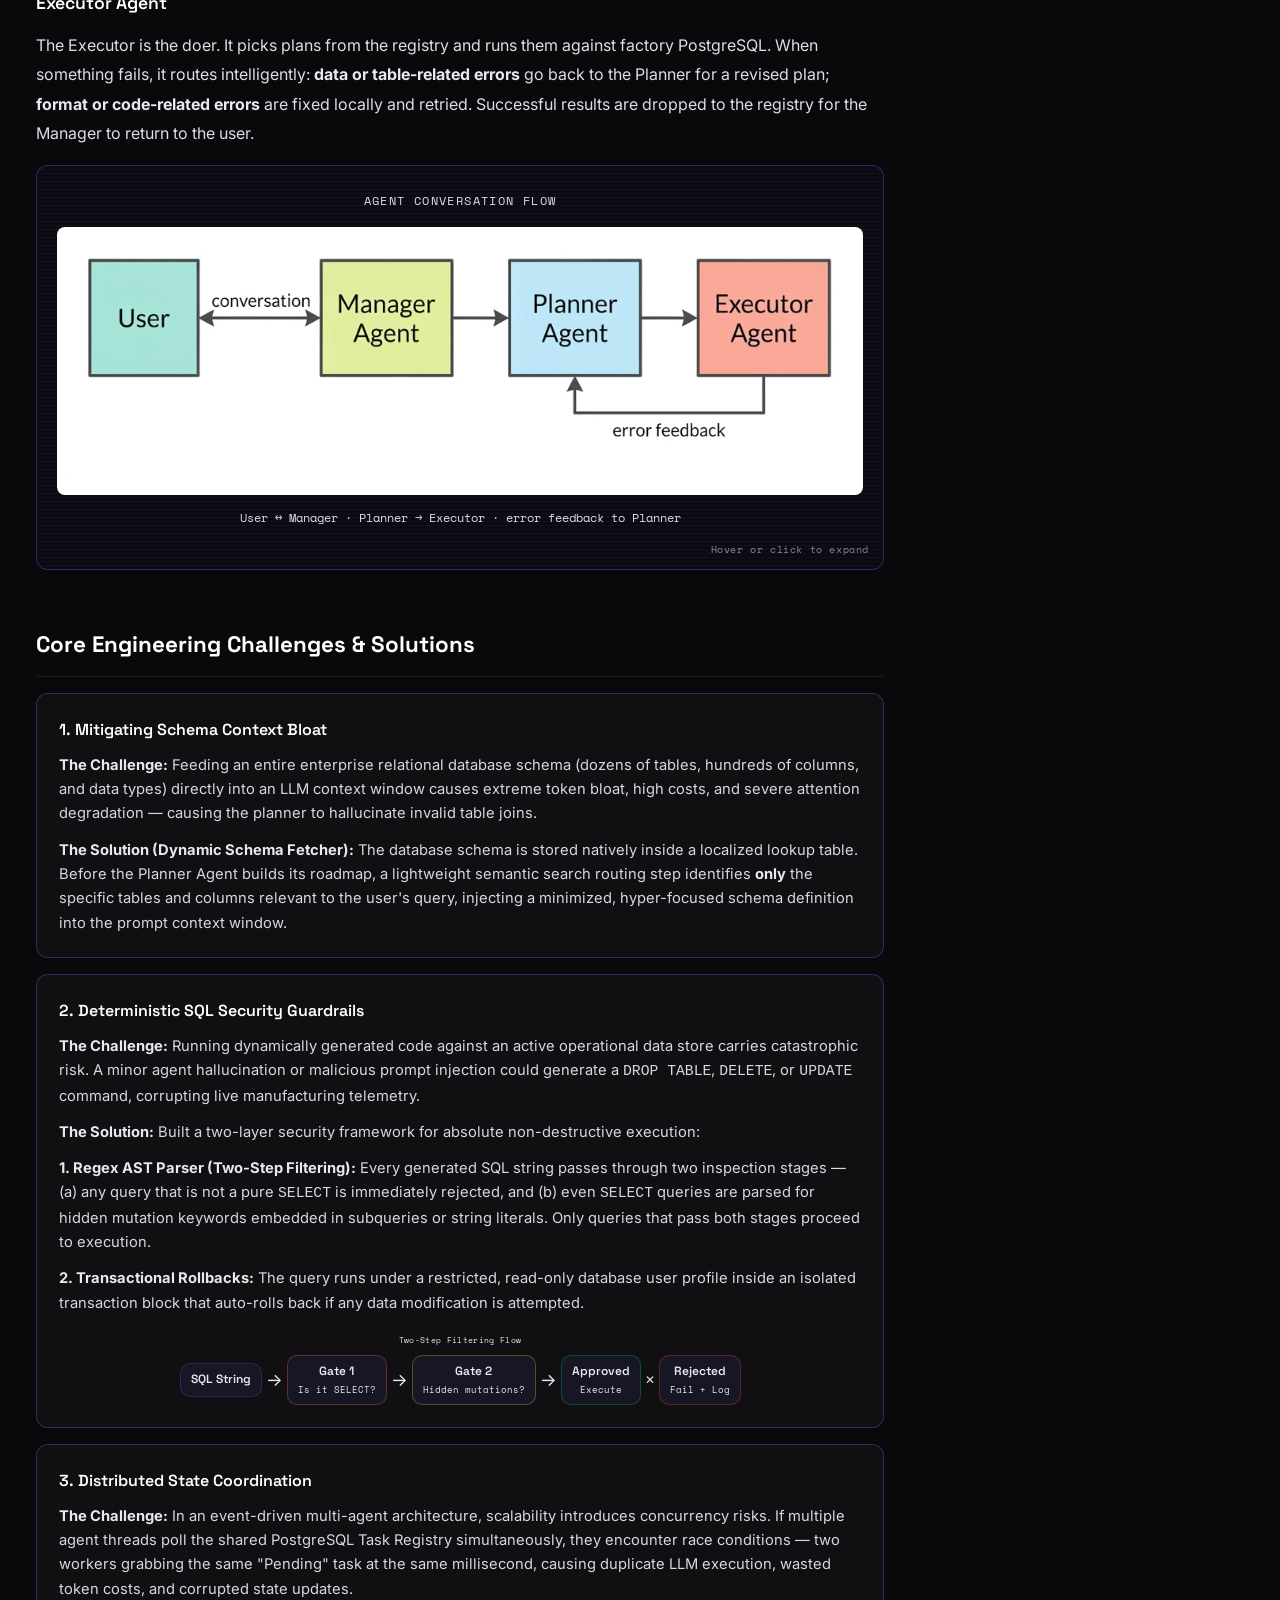
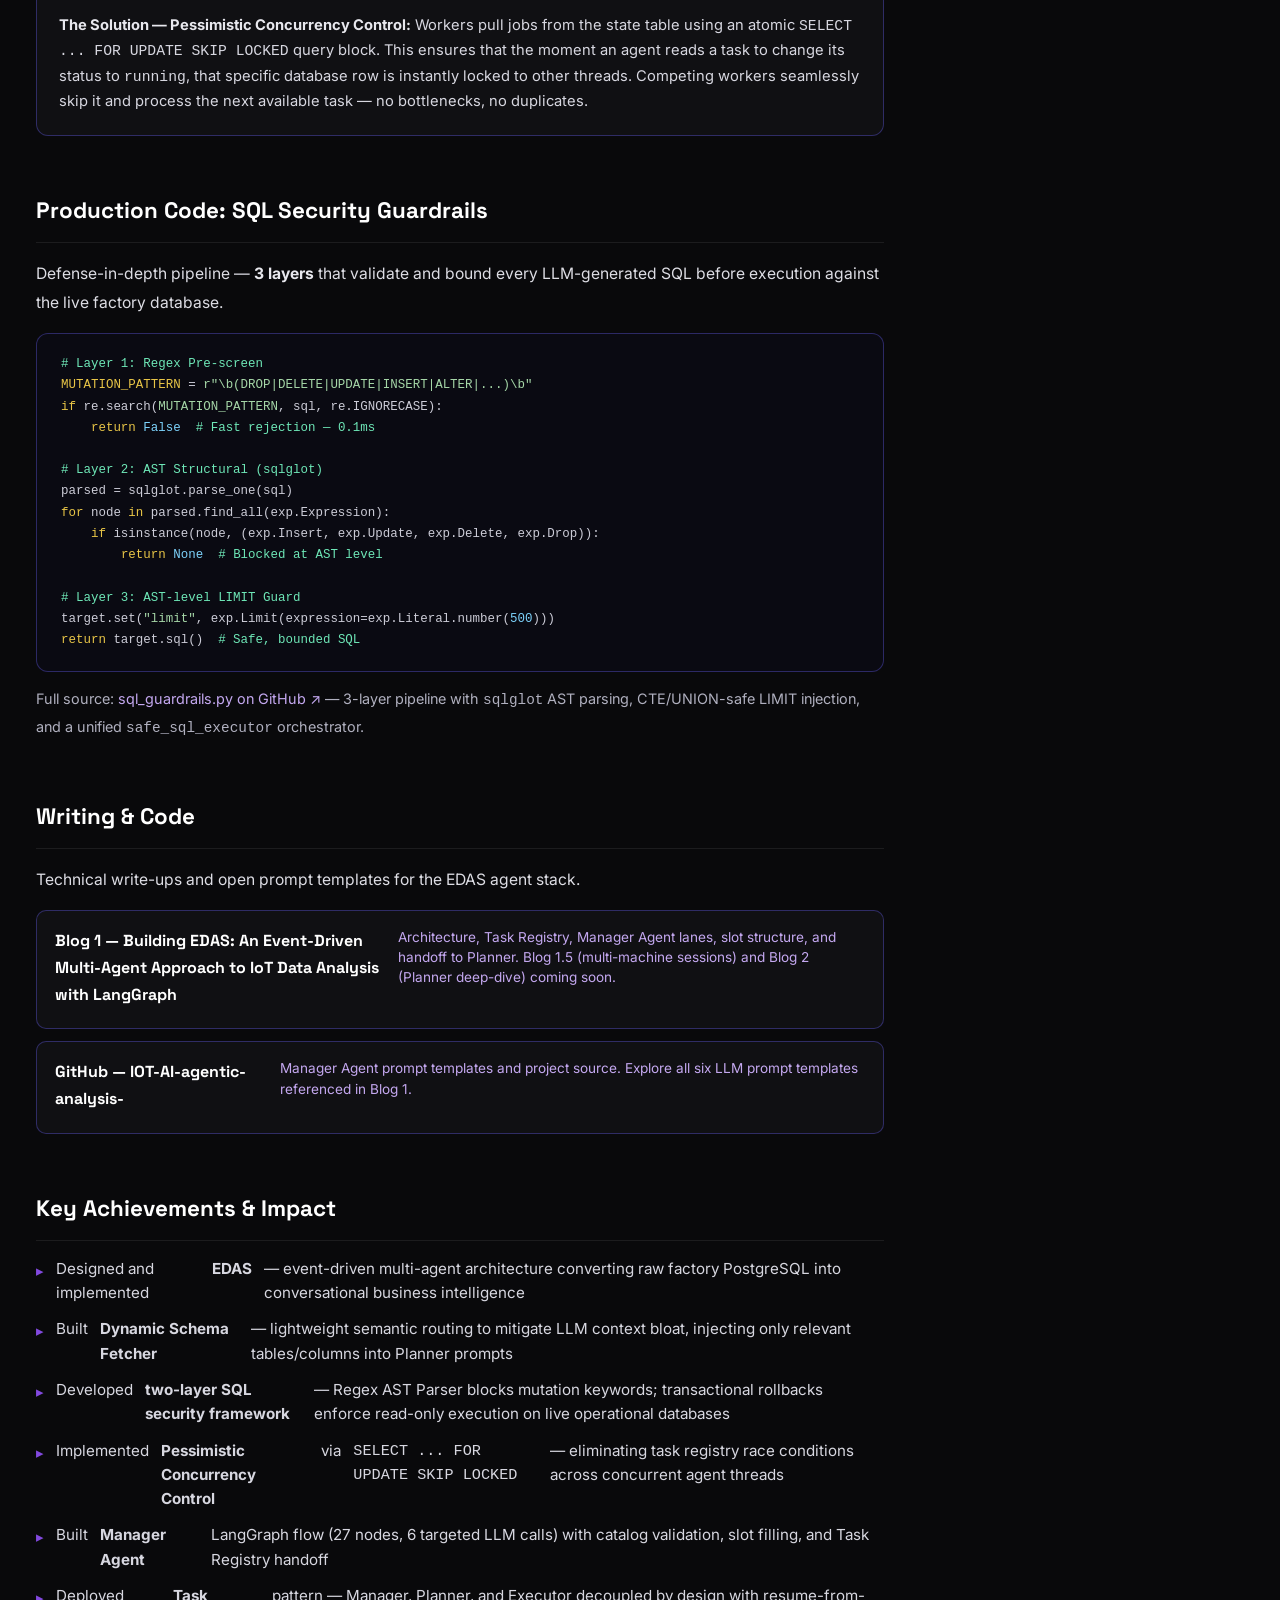
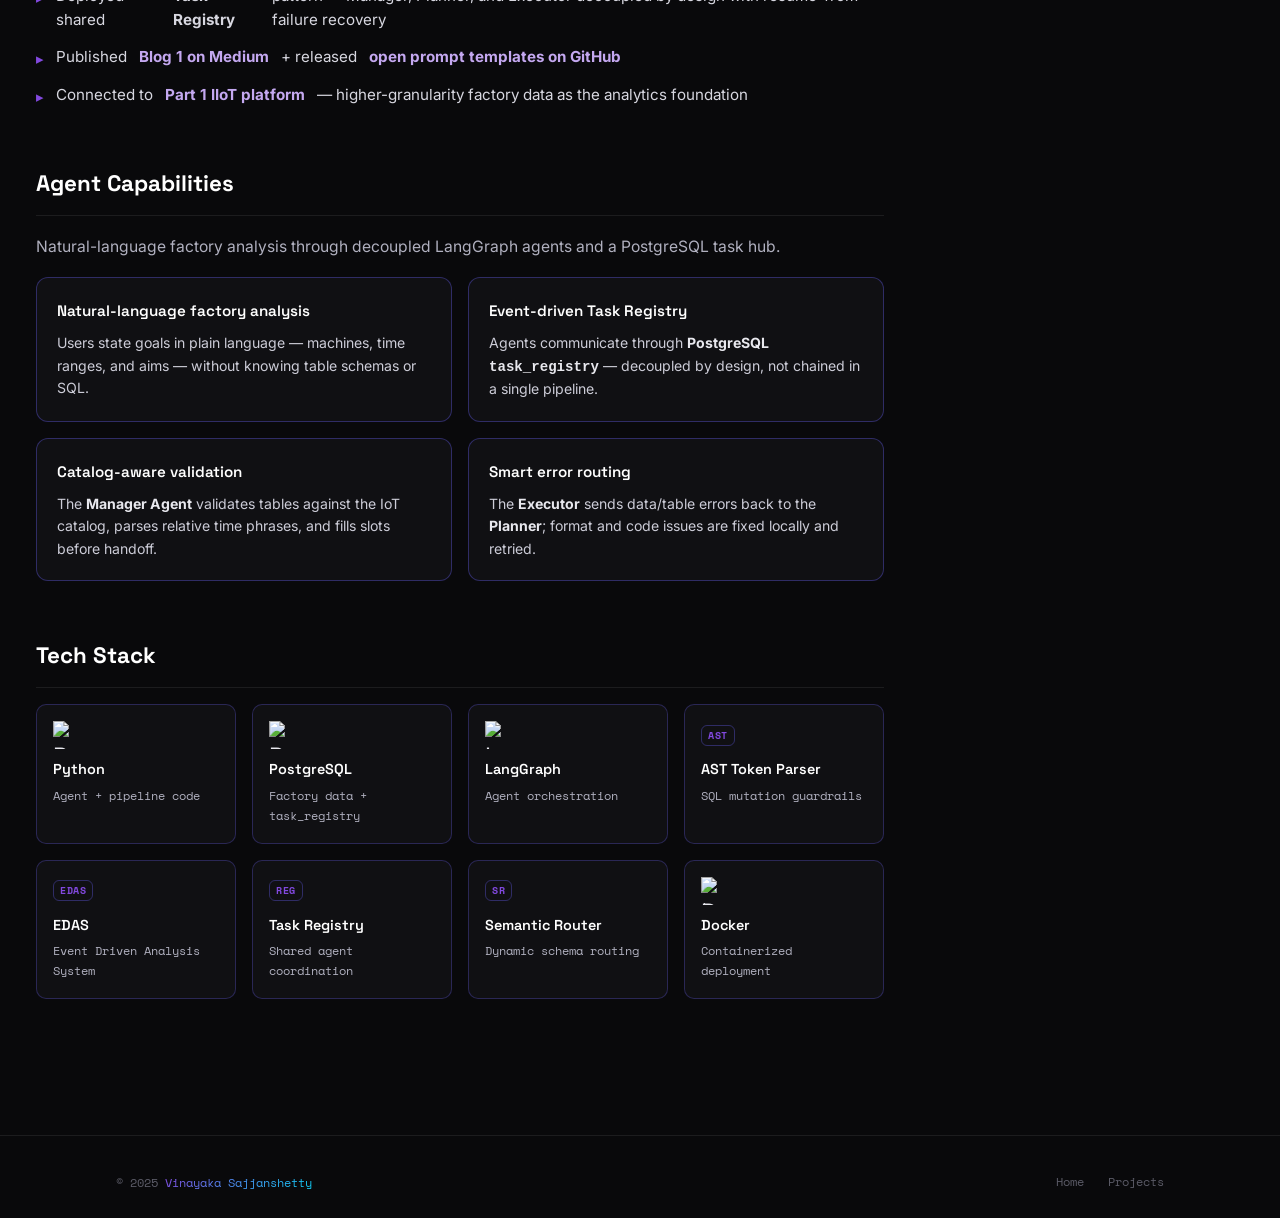
==== commit 9e9efb1d: "added the guard rails" ====
--- a/projects/agentic-factory-analytics/index.html
+++ b/projects/agentic-factory-analytics/index.html
@@ -165,6 +165,28 @@
       </div>
 
       <div class="content-block reveal content-prose">
+        <h2>Production Code: SQL Security Guardrails</h2>
+        <p class="section-lead">Defense-in-depth pipeline — <strong>3 layers</strong> that validate and bound every LLM-generated SQL before execution against the live factory database.</p>
+        <div style="background:#0a0a12;border:1px solid rgba(108,99,255,0.35);border-radius:12px;padding:20px 24px;overflow-x:auto;margin-top:12px;">
+          <pre style="margin:0;font-family:'SF Mono','Fira Code','Cascadia Code',monospace;font-size:0.78rem;line-height:1.7;color:hsl(240,12%,82%);"><span style="color:#6ee7b7;"># Layer 1: Regex Pre-screen</span>
+<span style="color:#e8c547;">MUTATION_PATTERN</span> = <span style="color:#a5d6a7;">r"\b(DROP|DELETE|UPDATE|INSERT|ALTER|...)\b"</span>
+<span style="color:#e8c547;">if</span> re.search(<span style="color:#a5d6a7;">MUTATION_PATTERN</span>, sql, re.IGNORECASE):
+    <span style="color:#e8c547;">return</span> <span style="color:#7dd3fc;">False</span>  <span style="color:#6ee7b7;"># Fast rejection — 0.1ms</span>
+
+<span style="color:#6ee7b7;"># Layer 2: AST Structural (sqlglot)</span>
+parsed = sqlglot.parse_one(sql)
+<span style="color:#e8c547;">for</span> node <span style="color:#e8c547;">in</span> parsed.find_all(exp.Expression):
+    <span style="color:#e8c547;">if</span> isinstance(node, (exp.Insert, exp.Update, exp.Delete, exp.Drop)):
+        <span style="color:#e8c547;">return</span> <span style="color:#7dd3fc;">None</span>  <span style="color:#6ee7b7;"># Blocked at AST level</span>
+
+<span style="color:#6ee7b7;"># Layer 3: AST-level LIMIT Guard</span>
+target.set(<span style="color:#a5d6a7;">"limit"</span>, exp.Limit(expression=exp.Literal.number(<span style="color:#7dd3fc;">500</span>)))
+<span style="color:#e8c547;">return</span> target.sql()  <span style="color:#6ee7b7;"># Safe, bounded SQL</span></pre>
+        </div>
+        <p style="margin-top:14px;font-size:0.9rem;color:hsl(240,10%,72%);">Full source: <a href="https://github.com/vinayakas1997/IOT-AI-agentic-analysis-/blob/main/sql_guardrails.py" target="_blank" rel="noopener noreferrer" style="color:var(--accent-light);">sql_guardrails.py on GitHub ↗</a> — 3-layer pipeline with <code>sqlglot</code> AST parsing, CTE/UNION-safe LIMIT injection, and a unified <code>safe_sql_executor</code> orchestrator.</p>
+      </div>
+
+      <div class="content-block reveal content-prose">
         <h2>Writing &amp; Code</h2>
         <p class="section-lead">Technical write-ups and open prompt templates for the EDAS agent stack.</p>
         <div class="resource-links">
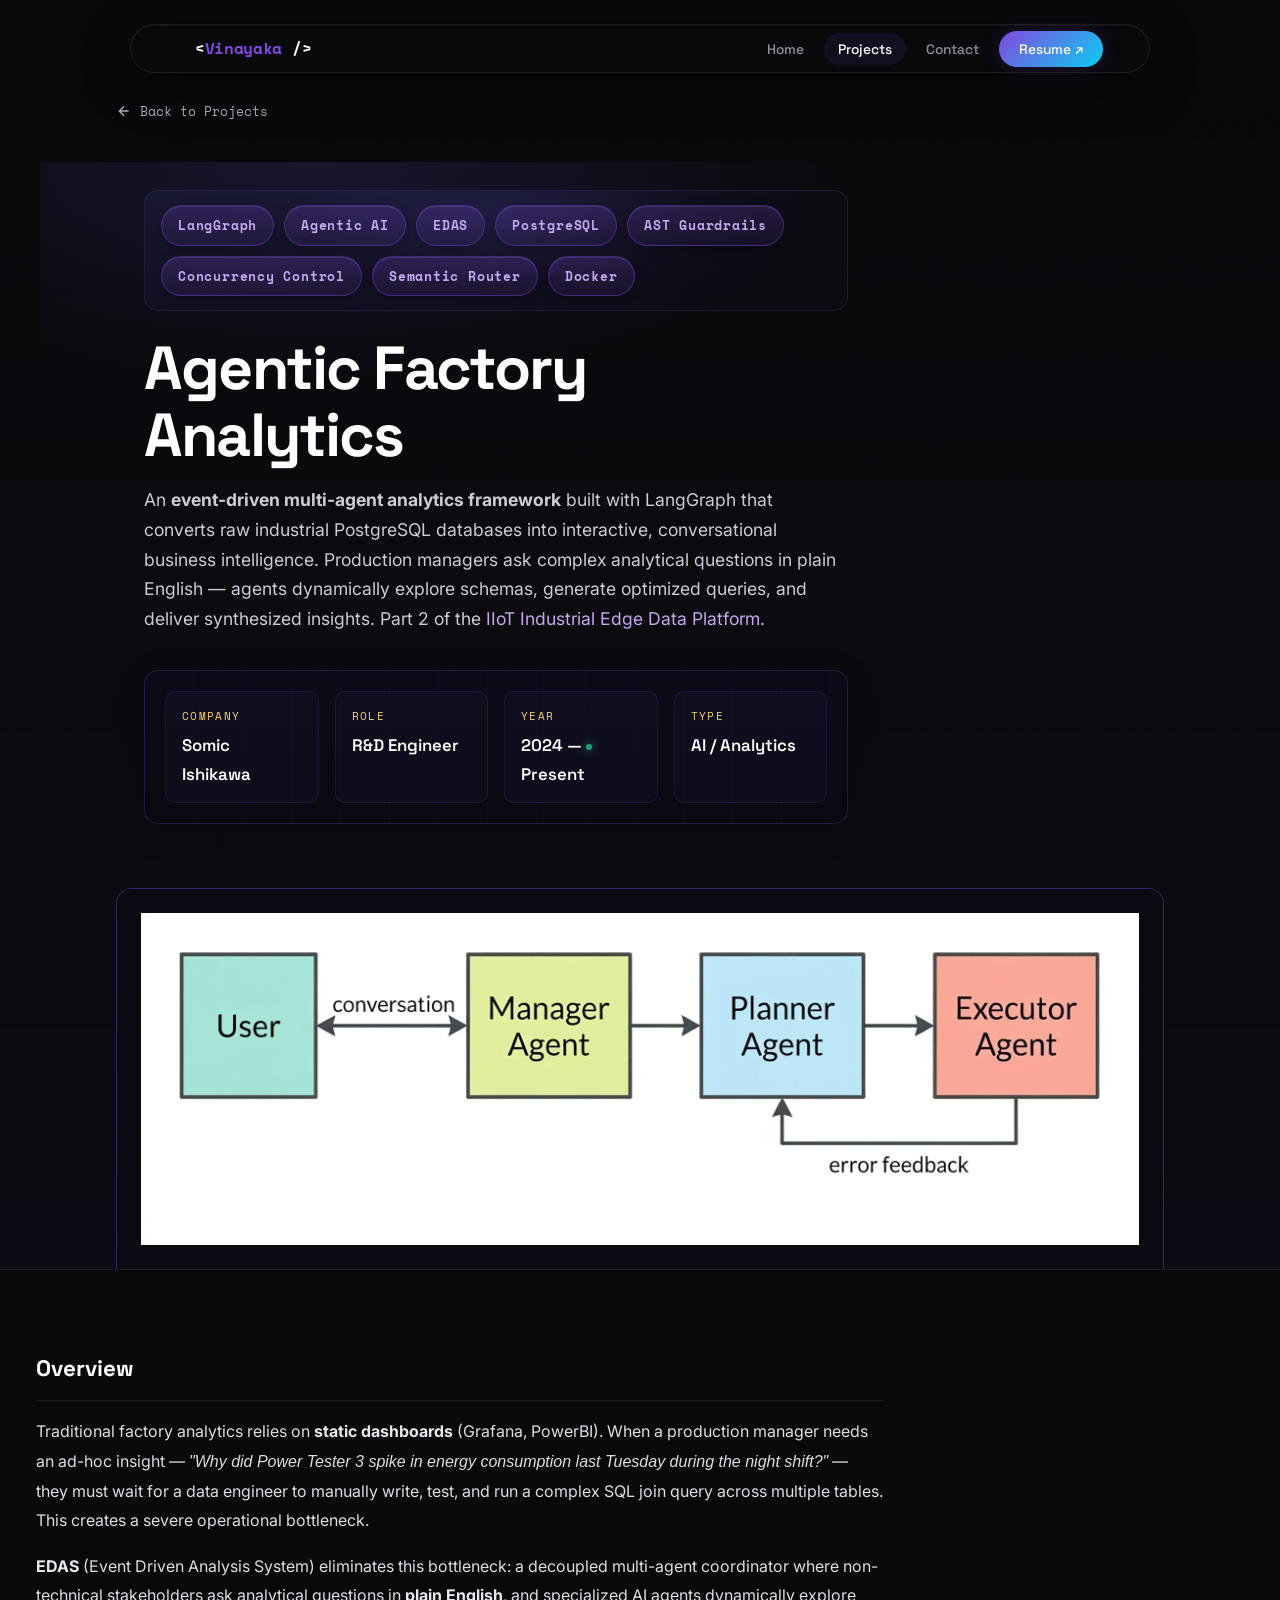
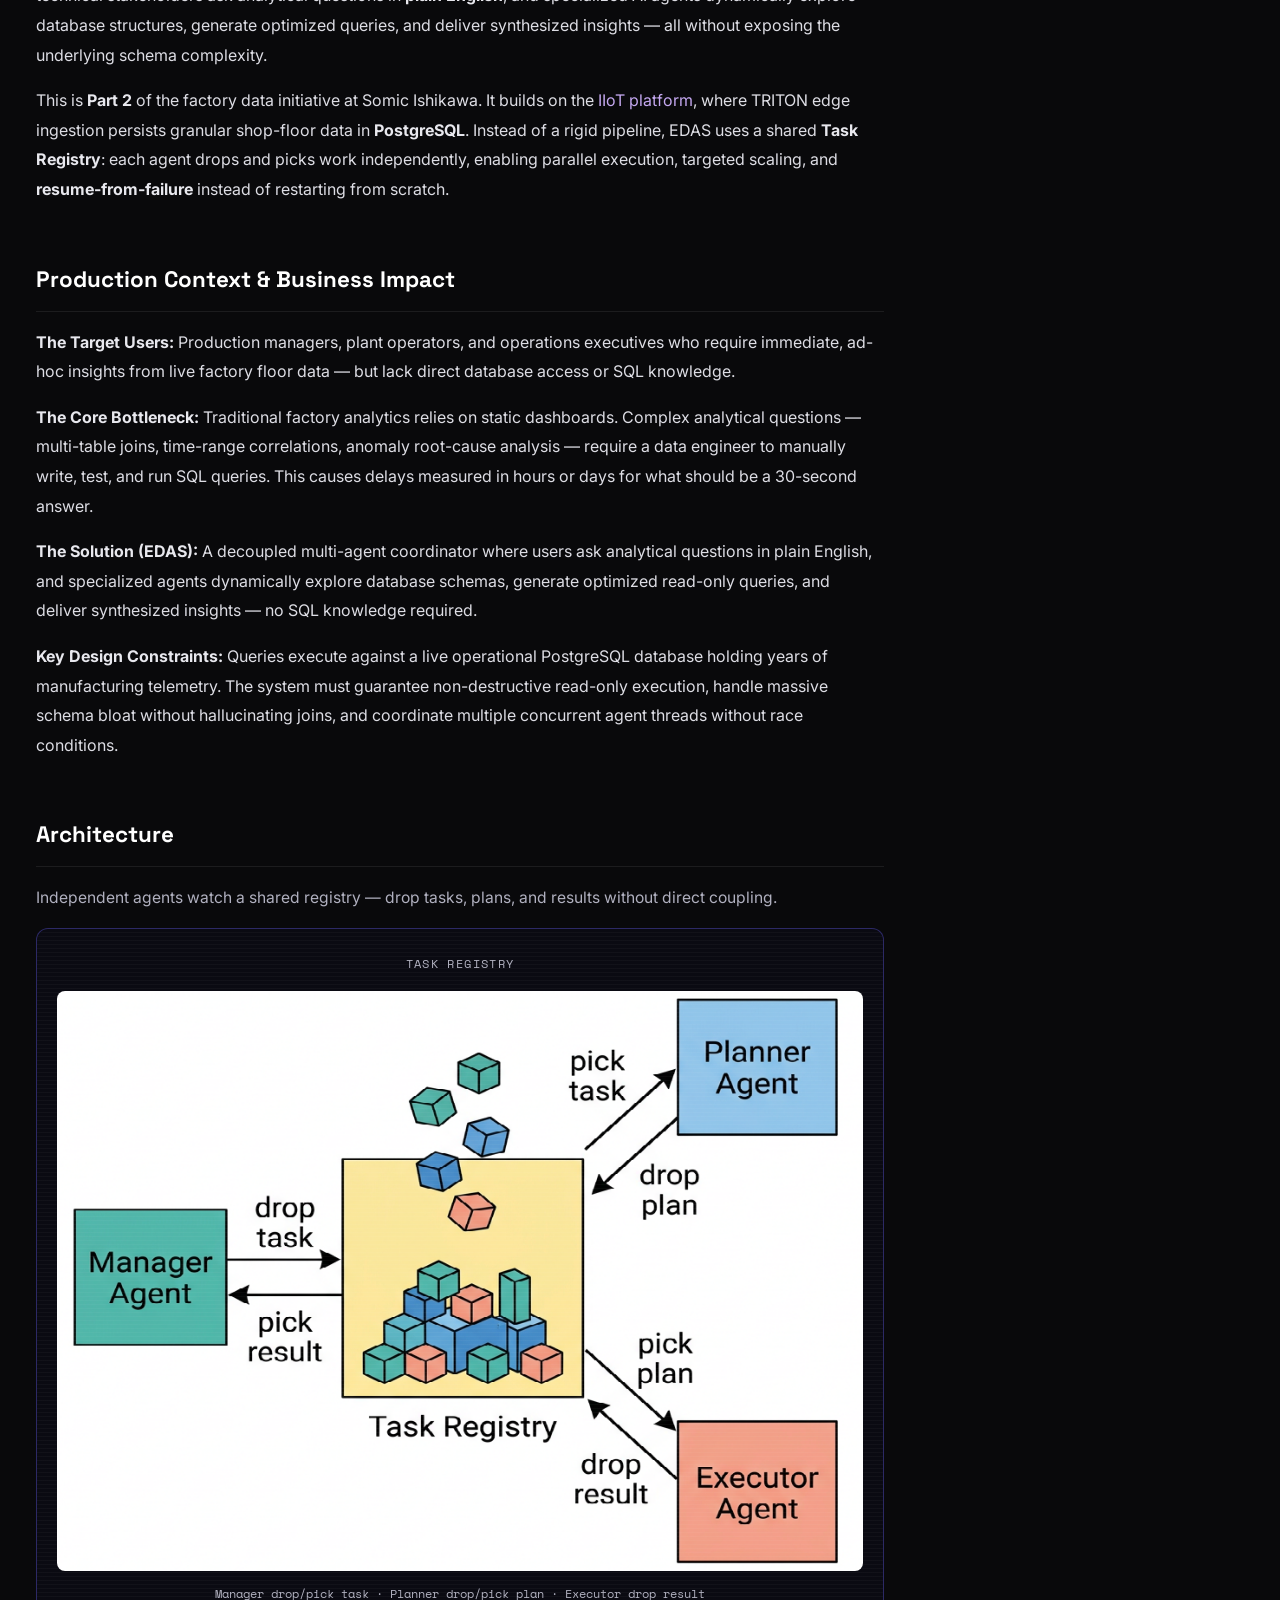
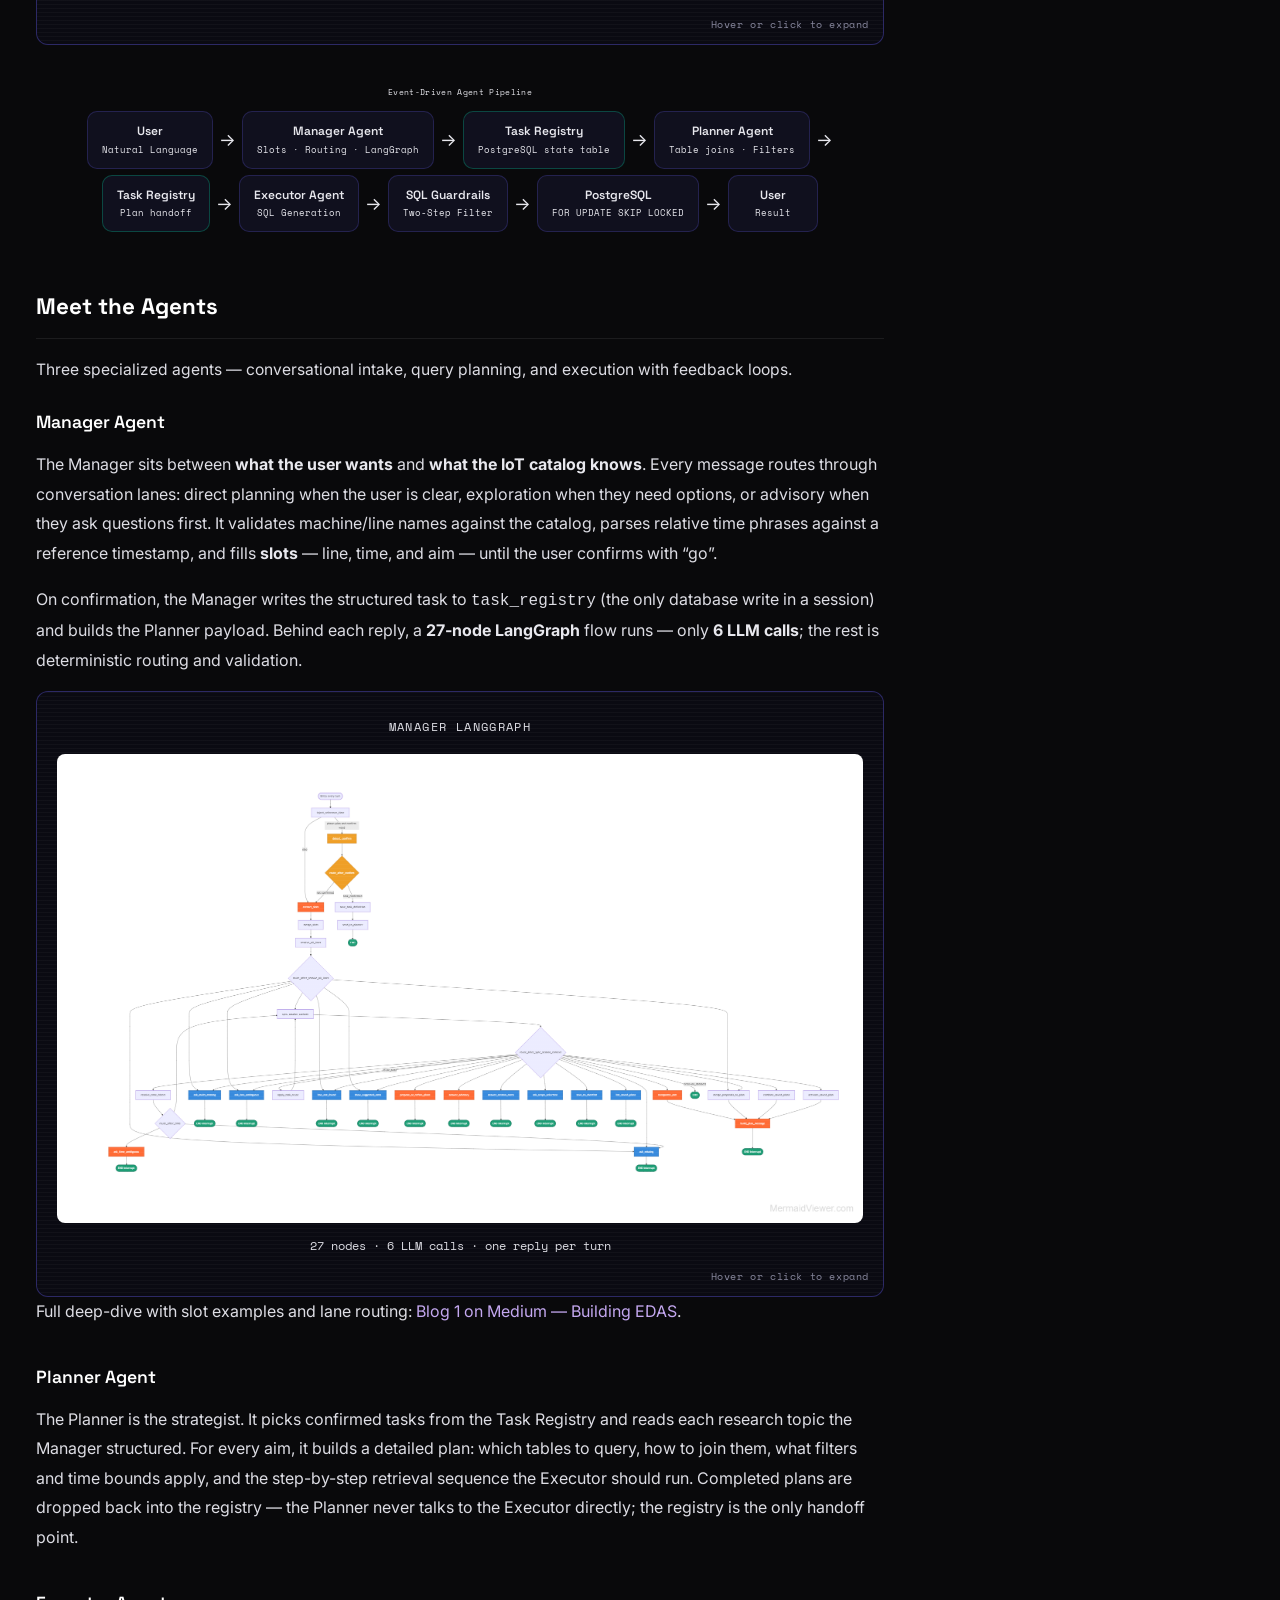
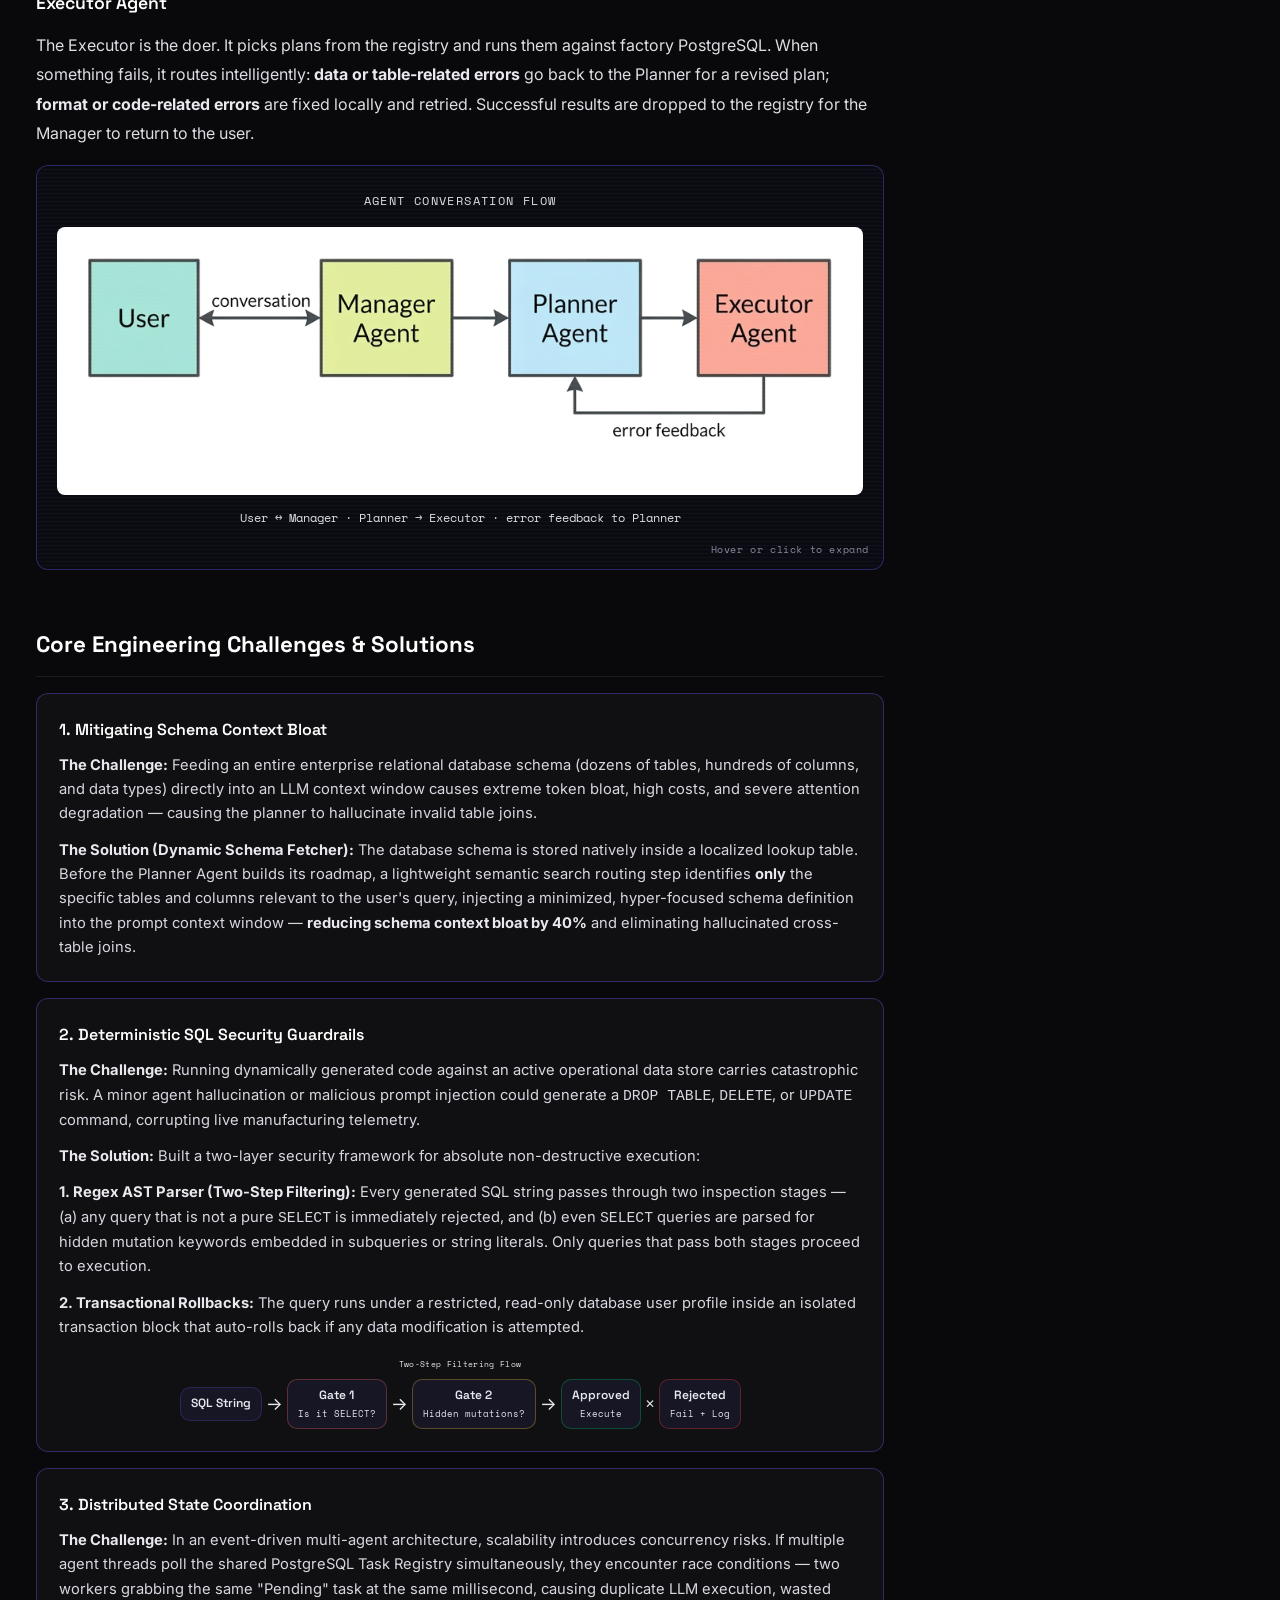
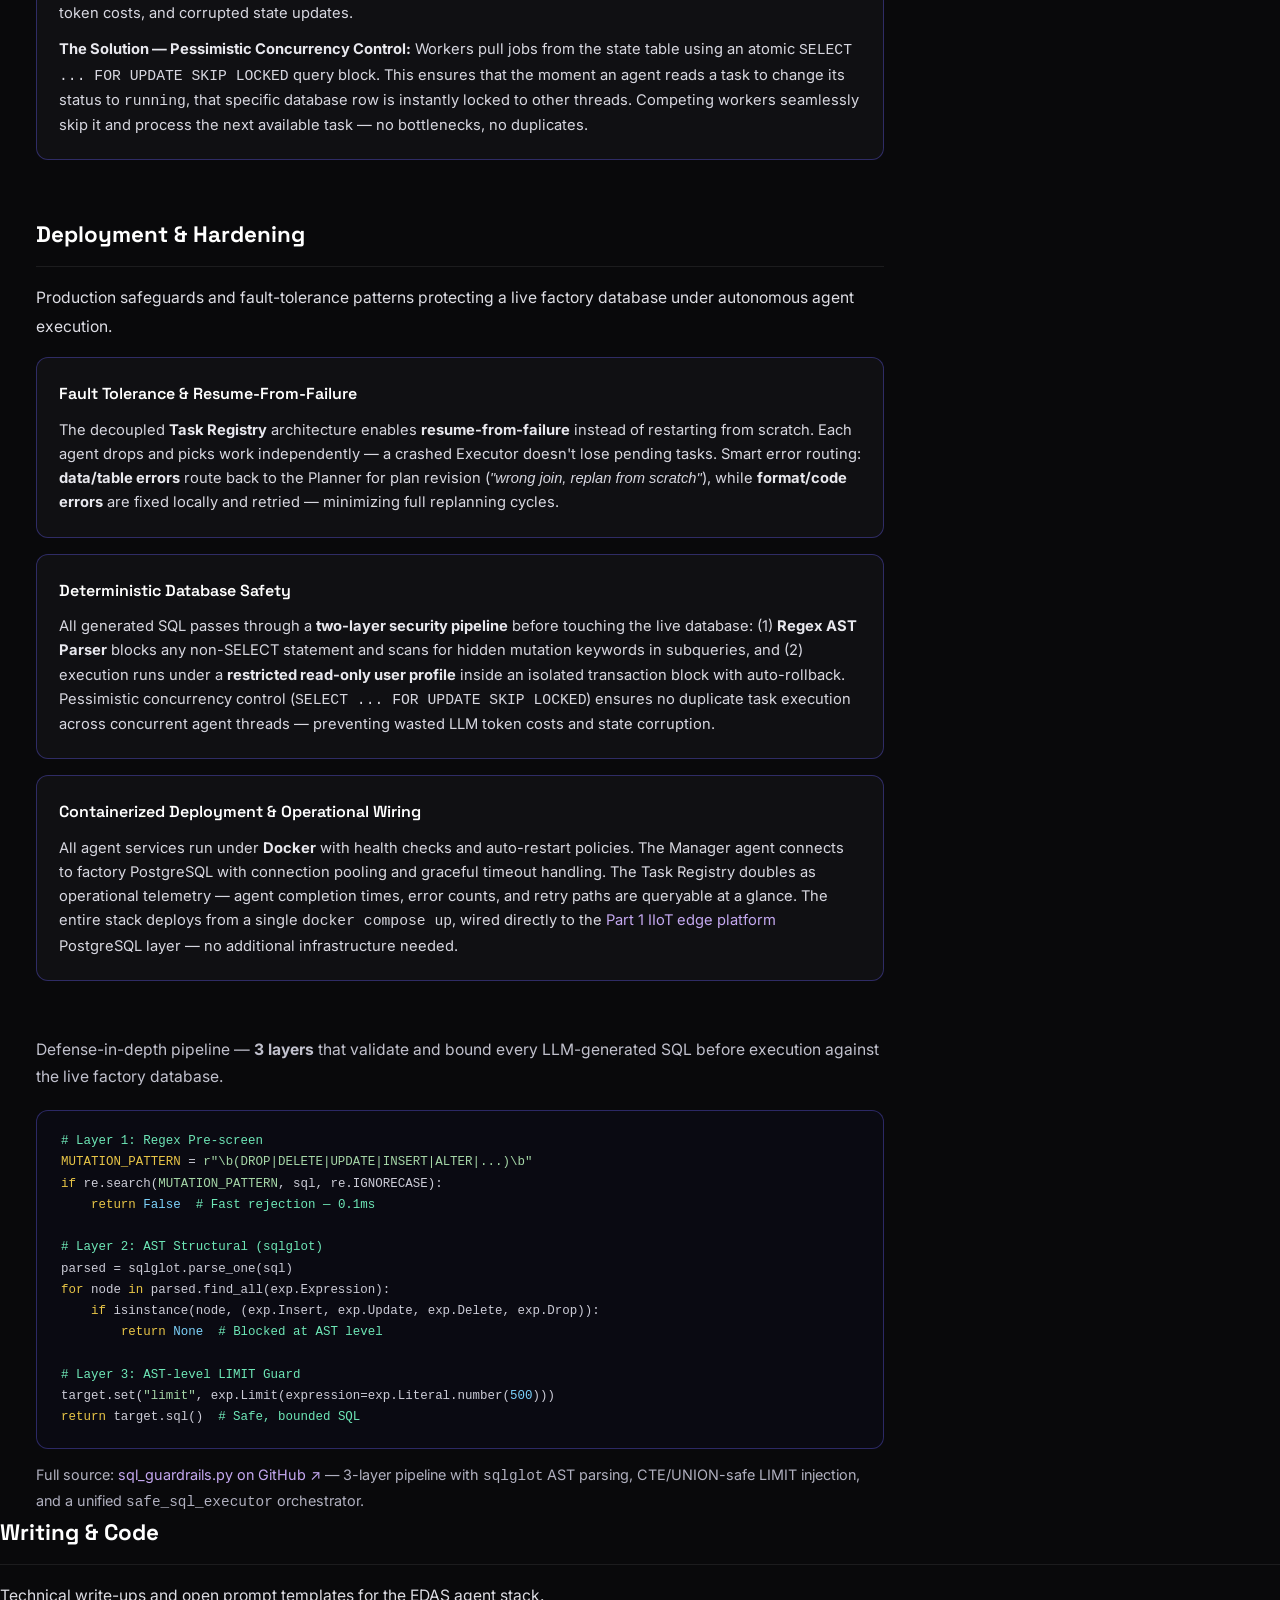
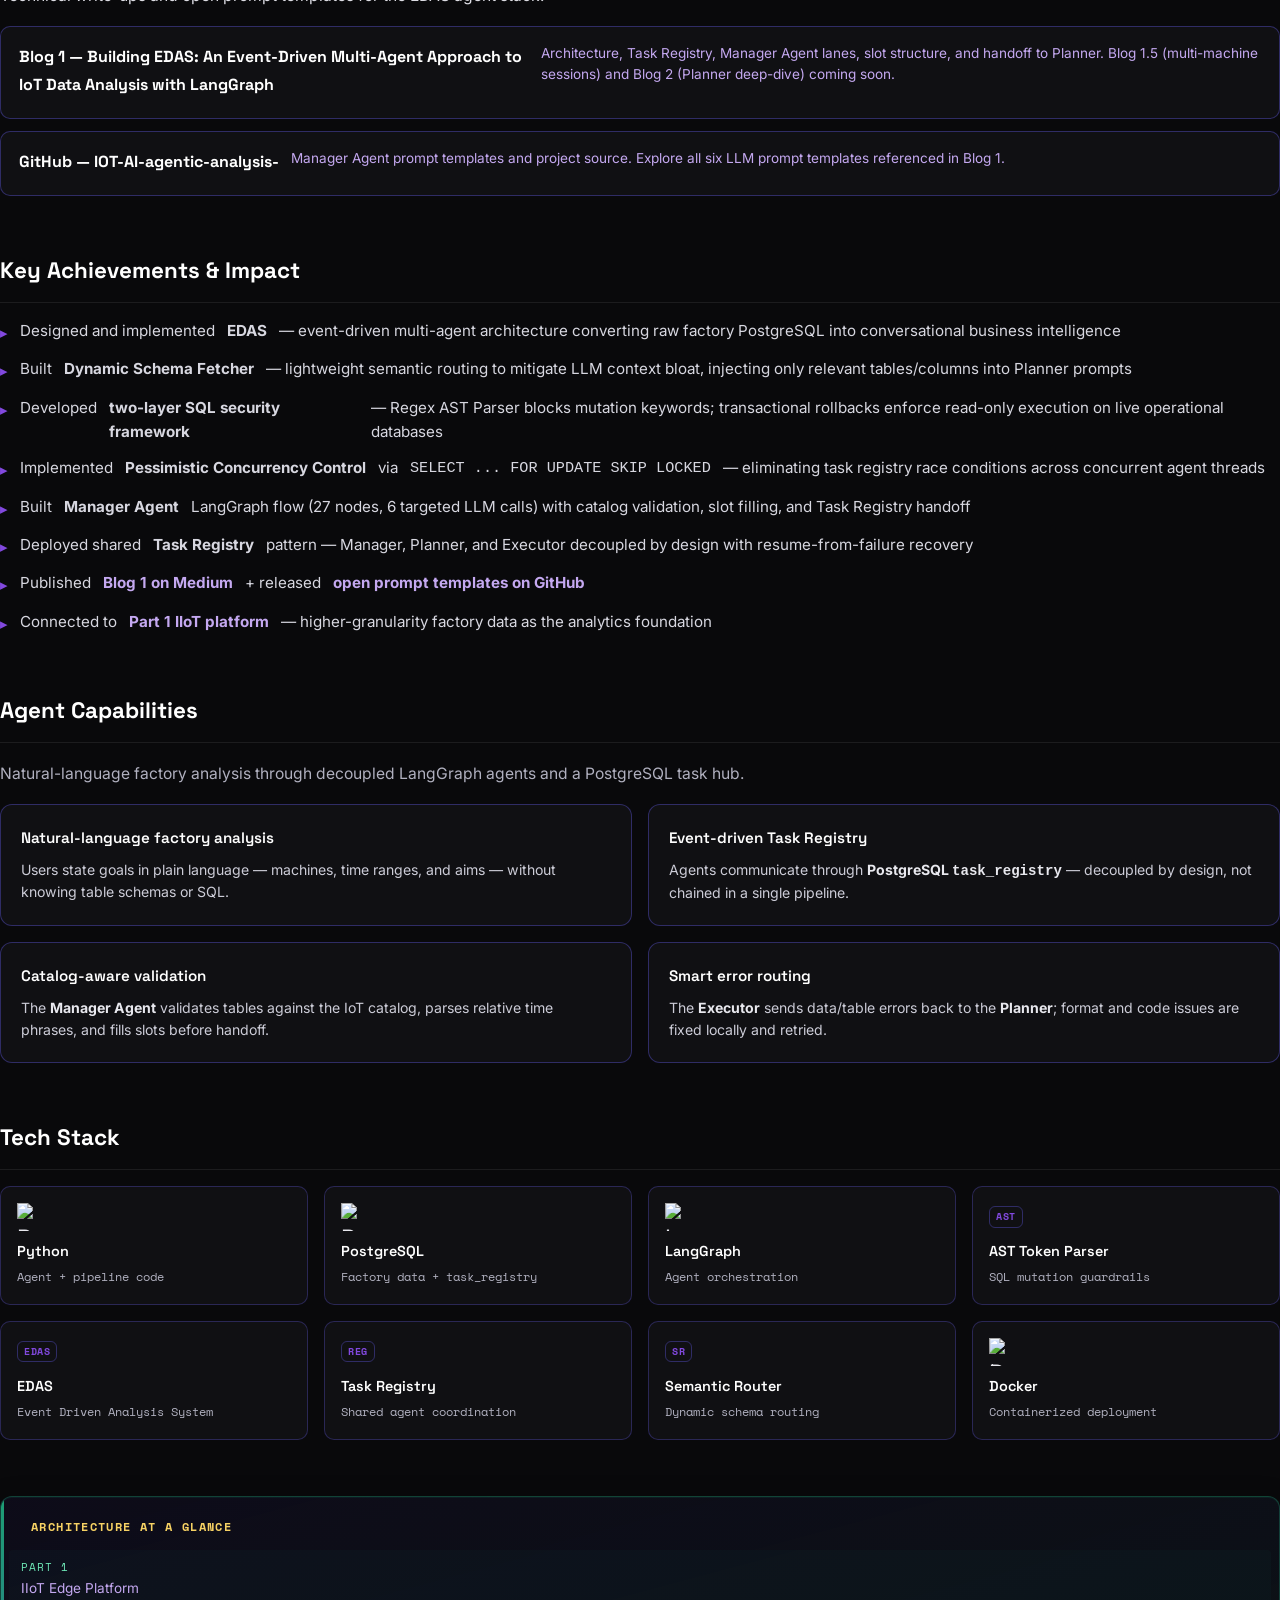
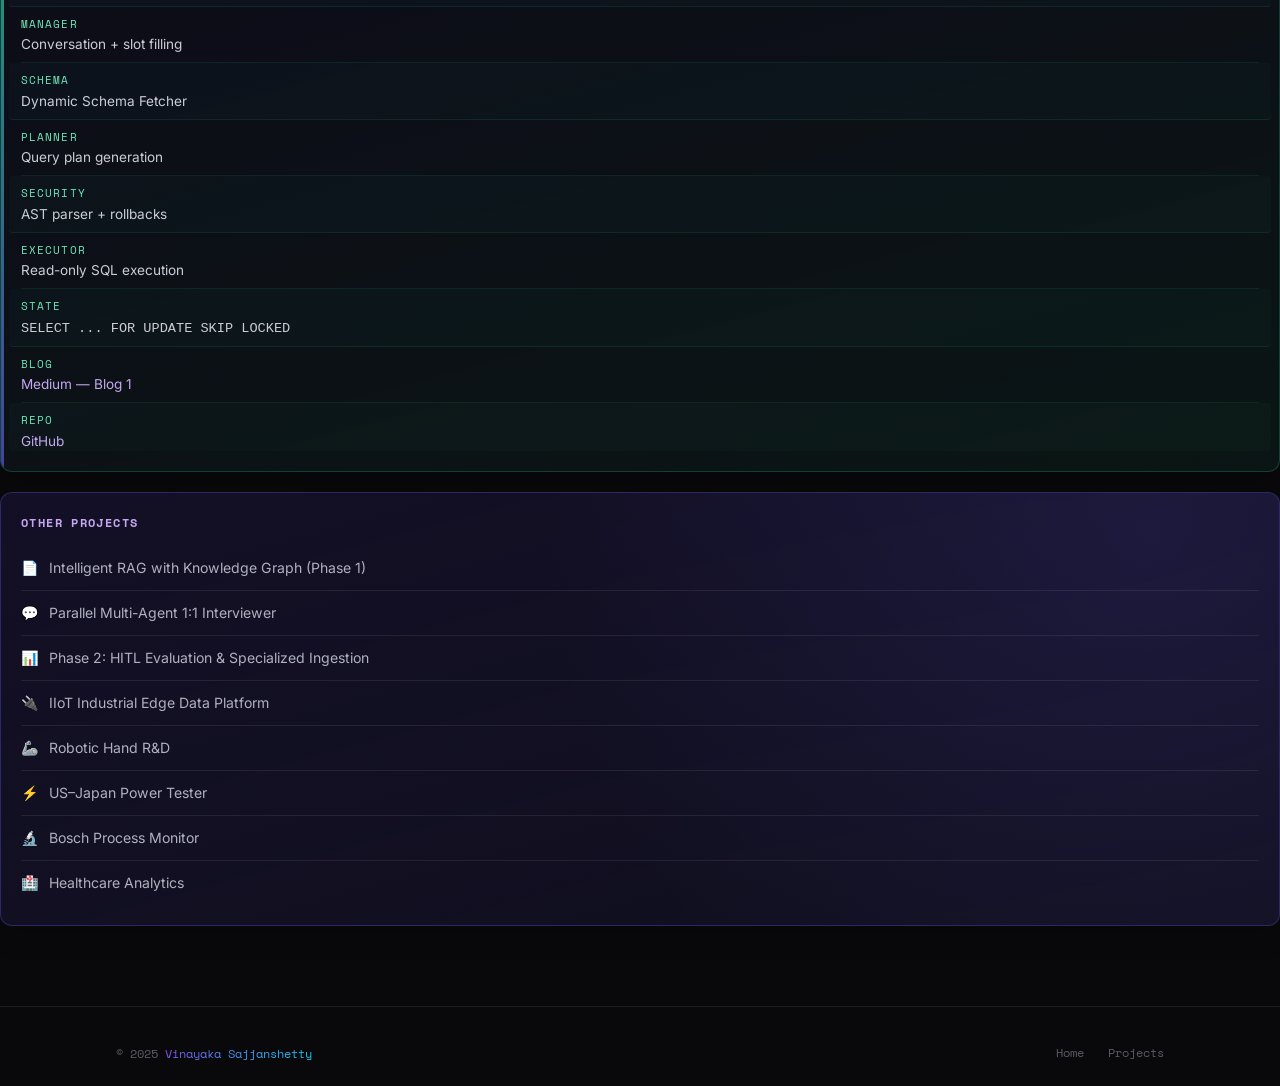
==== commit 2f75ea5a: "fixed resume link" ====
--- a/projects/agentic-factory-analytics/index.html
+++ b/projects/agentic-factory-analytics/index.html
@@ -135,7 +135,7 @@
           <div class="challenge-card reveal" style="--i:0">
             <h3>1. Mitigating Schema Context Bloat</h3>
             <p><strong>The Challenge:</strong> Feeding an entire enterprise relational database schema (dozens of tables, hundreds of columns, and data types) directly into an LLM context window causes extreme token bloat, high costs, and severe attention degradation — causing the planner to hallucinate invalid table joins.</p>
-            <p><strong>The Solution (Dynamic Schema Fetcher):</strong> The database schema is stored natively inside a localized lookup table. Before the Planner Agent builds its roadmap, a lightweight semantic search routing step identifies <strong>only</strong> the specific tables and columns relevant to the user's query, injecting a minimized, hyper-focused schema definition into the prompt context window.</p>
+            <p><strong>The Solution (Dynamic Schema Fetcher):</strong> The database schema is stored natively inside a localized lookup table. Before the Planner Agent builds its roadmap, a lightweight semantic search routing step identifies <strong>only</strong> the specific tables and columns relevant to the user's query, injecting a minimized, hyper-focused schema definition into the prompt context window — <strong>reducing schema context bloat by 40%</strong> and eliminating hallucinated cross-table joins.</p>
           </div>
           <div class="challenge-card reveal" style="--i:1">
             <h3>2. Deterministic SQL Security Guardrails</h3>
@@ -165,7 +165,24 @@
       </div>
 
       <div class="content-block reveal content-prose">
-        <h2>Production Code: SQL Security Guardrails</h2>
+        <h2>Deployment &amp; Hardening</h2>
+        <p class="section-lead">Production safeguards and fault-tolerance patterns protecting a live factory database under autonomous agent execution.</p>
+
+        <div class="challenge-grid">
+          <div class="challenge-card reveal" style="--i:0">
+            <h3>Fault Tolerance &amp; Resume-From-Failure</h3>
+            <p>The decoupled <strong>Task Registry</strong> architecture enables <strong>resume-from-failure</strong> instead of restarting from scratch. Each agent drops and picks work independently — a crashed Executor doesn't lose pending tasks. Smart error routing: <strong>data/table errors</strong> route back to the Planner for plan revision (<em>"wrong join, replan from scratch"</em>), while <strong>format/code errors</strong> are fixed locally and retried — minimizing full replanning cycles.</p>
+          </div>
+          <div class="challenge-card reveal" style="--i:1">
+            <h3>Deterministic Database Safety</h3>
+            <p>All generated SQL passes through a <strong>two-layer security pipeline</strong> before touching the live database: (1) <strong>Regex AST Parser</strong> blocks any non-SELECT statement and scans for hidden mutation keywords in subqueries, and (2) execution runs under a <strong>restricted read-only user profile</strong> inside an isolated transaction block with auto-rollback. Pessimistic concurrency control (<code>SELECT ... FOR UPDATE SKIP LOCKED</code>) ensures no duplicate task execution across concurrent agent threads — preventing wasted LLM token costs and state corruption.</p>
+          </div>
+          <div class="challenge-card reveal" style="--i:2">
+            <h3>Containerized Deployment &amp; Operational Wiring</h3>
+            <p>All agent services run under <strong>Docker</strong> with health checks and auto-restart policies. The Manager agent connects to factory PostgreSQL with connection pooling and graceful timeout handling. The Task Registry doubles as operational telemetry — agent completion times, error counts, and retry paths are queryable at a glance. The entire stack deploys from a single <code>docker compose up</code>, wired directly to the <a href="../opc-ua-transformation/index.html">Part 1 IIoT edge platform</a> PostgreSQL layer — no additional infrastructure needed.</p>
+          </div>
+        </div>
+      </div>
         <p class="section-lead">Defense-in-depth pipeline — <strong>3 layers</strong> that validate and bound every LLM-generated SQL before execution against the live factory database.</p>
         <div style="background:#0a0a12;border:1px solid rgba(108,99,255,0.35);border-radius:12px;padding:20px 24px;overflow-x:auto;margin-top:12px;">
           <pre style="margin:0;font-family:'SF Mono','Fira Code','Cascadia Code',monospace;font-size:0.78rem;line-height:1.7;color:hsl(240,12%,82%);"><span style="color:#6ee7b7;"># Layer 1: Regex Pre-screen</span>
